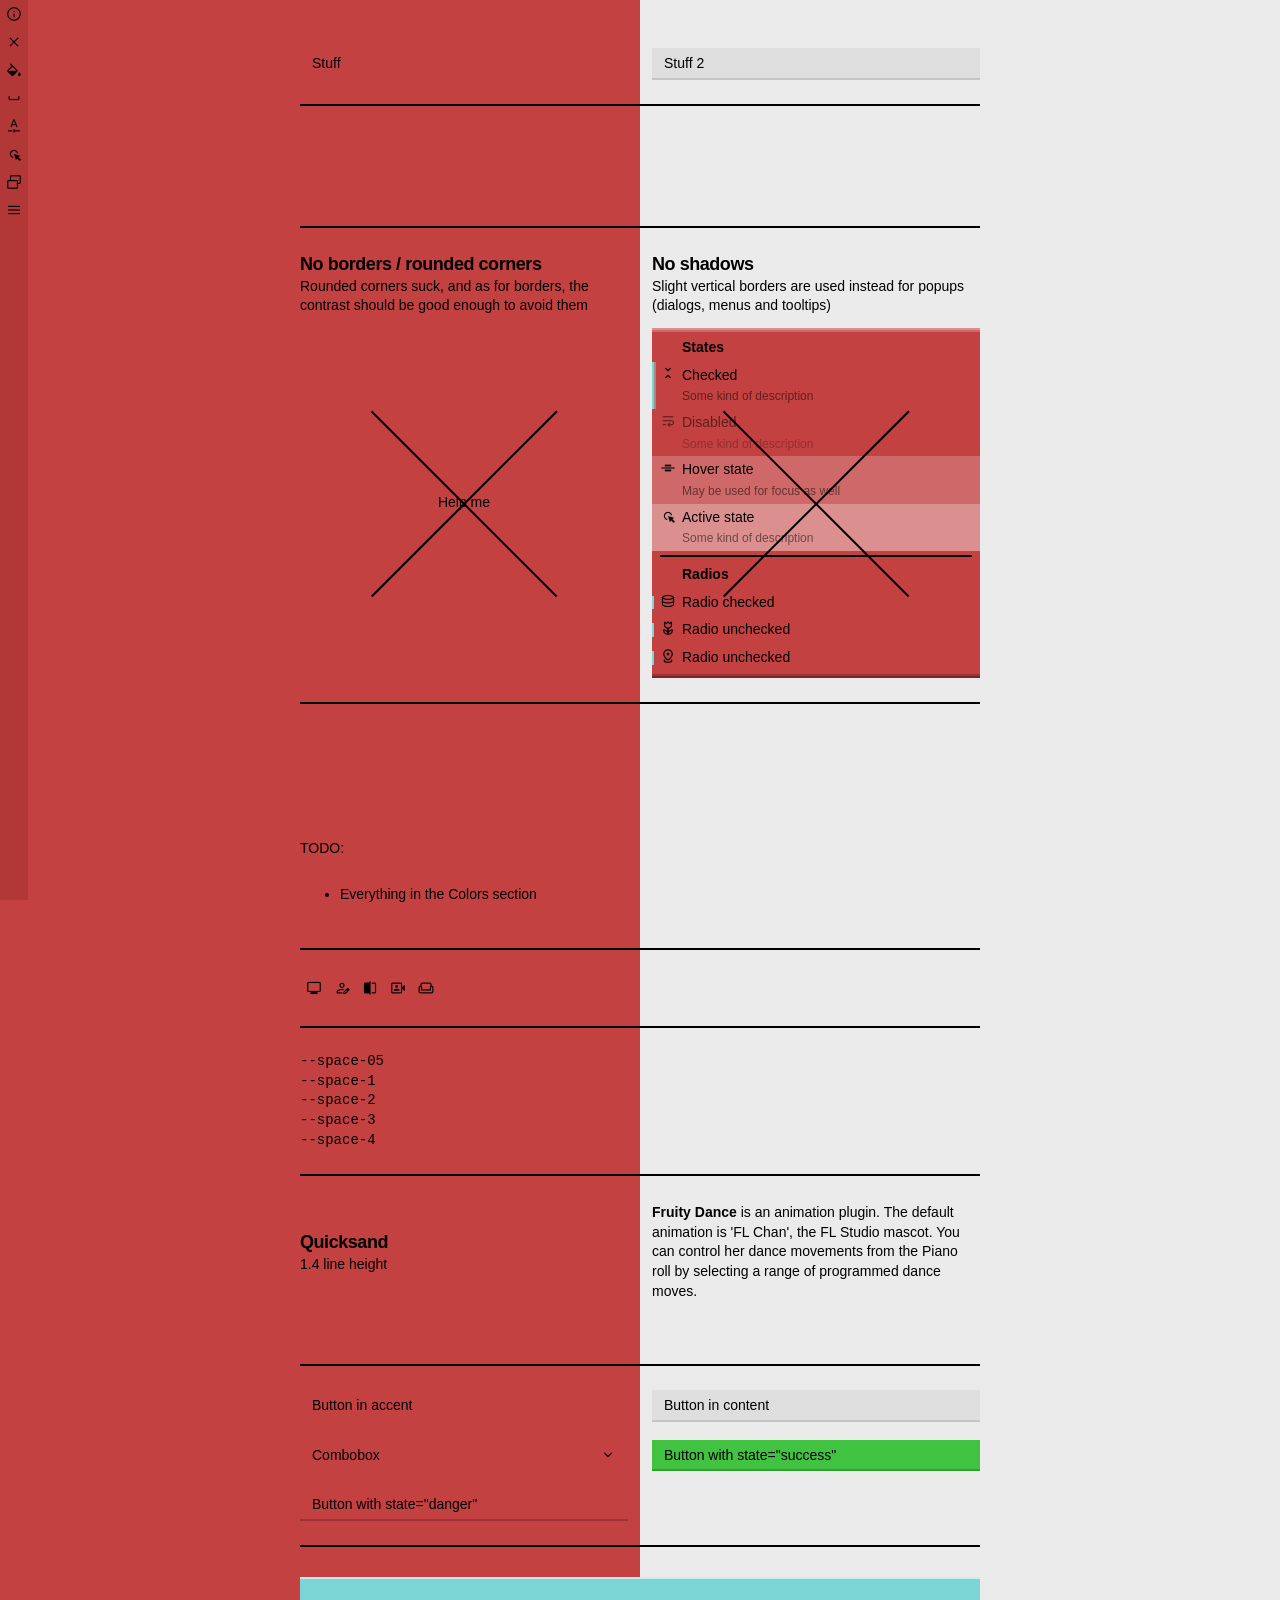
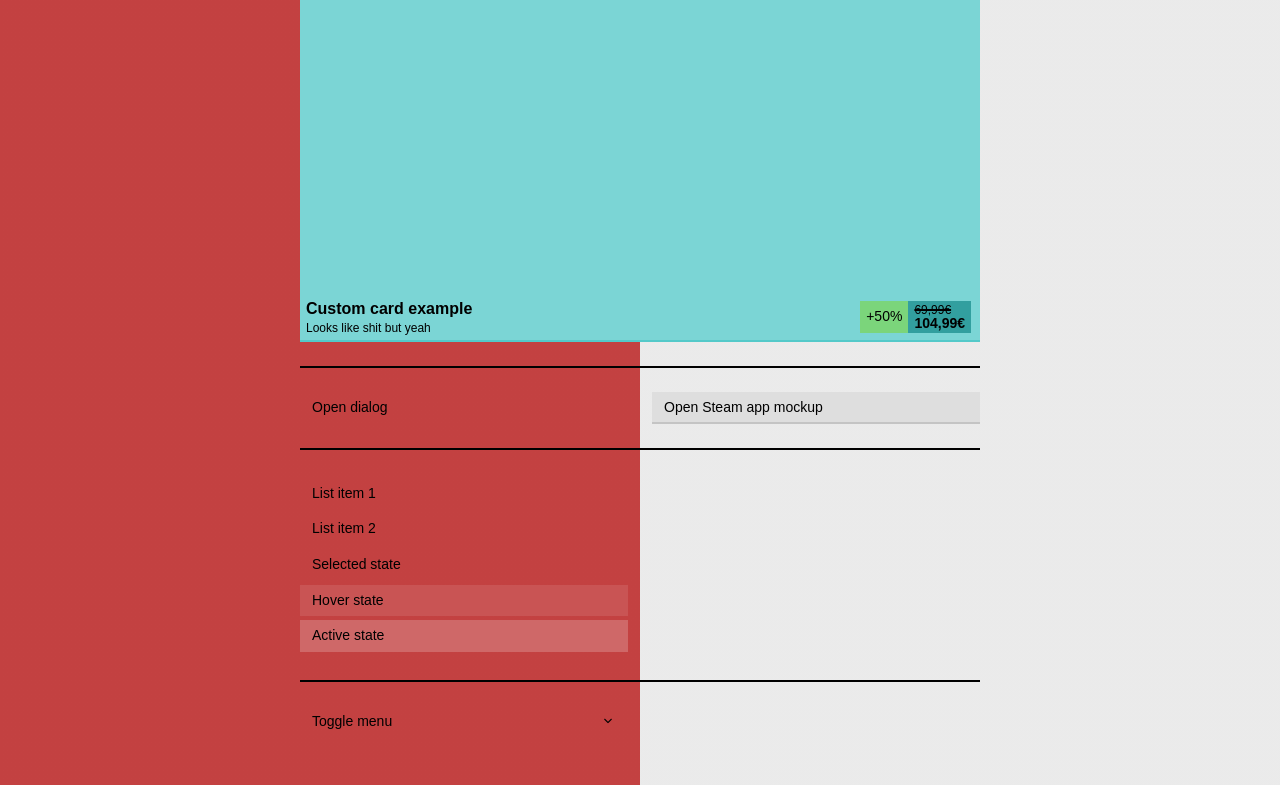
==== a.html @ ead16e34 "a" ====
<!doctype html>
<html lang="en" data-density="normal" data-icon-variant="rounded">
	<head>
		<meta charset="utf-8" />
		<meta name="color-scheme" content="light dark" />
		<title>im not paying for figma lmfao</title>
		<link rel="stylesheet" href="./page.css" />
		<link rel="stylesheet" href="./page_components.css" />
		<link rel="stylesheet" href="./page_app_steam.css" />
		<script src="./index.js"></script>
		<script src="./index_app_steam.js"></script>
	</head>

	<body>
		<page-nav>
			<page-button data-variant="icon" data-where="accent" data-icon="info">
				<page-tooltip></page-tooltip>
			</page-button>
			<page-button data-variant="icon" data-where="accent" data-icon="close">
				<page-tooltip></page-tooltip>
			</page-button>
			<page-button data-variant="icon" data-where="accent" data-icon="colors">
				<page-tooltip></page-tooltip>
			</page-button>
			<page-button
				data-variant="icon"
				data-where="accent"
				data-icon="space_bar"
			>
				<page-tooltip></page-tooltip>
			</page-button>
			<page-button
				data-variant="icon"
				data-where="accent"
				data-icon="custom_typography"
			>
				<page-tooltip></page-tooltip>
			</page-button>
			<page-button
				data-variant="icon"
				data-where="accent"
				data-icon="left_click"
			>
				<page-tooltip></page-tooltip>
			</page-button>
			<page-button
				data-variant="icon"
				data-where="accent"
				data-icon="select_window_2"
			>
				<page-tooltip></page-tooltip>
			</page-button>
			<page-button data-variant="icon" data-where="accent" data-icon="menu">
				<page-tooltip></page-tooltip>
			</page-button>
		</page-nav>

		<page-content>
			<page-section id="intro">
				<page-section-grid>
					<page-button data-where="accent">Stuff</page-button>
					<page-button data-where="content">Stuff 2</page-button>
				</page-section-grid>
			</page-section>

			<page-section id="status">
				<status-container data-name="colors"></status-container>
				<status-container data-name="spacing"></status-container>
				<status-container data-name="typography"></status-container>
				<status-container data-name="button"></status-container>
				<status-container data-name="dialog"></status-container>
				<status-container data-name="menu"></status-container>
				<status-container data-name="others"></status-container>
			</page-section>

			<page-section id="absent">
				<page-section-grid>
					<absent-item>
						<h3>No borders / rounded corners</h3>
						<p>
							Rounded corners suck, and as for borders, the contrast should be
							good enough to avoid them
						</p>
						<absent-item-content>
							<page-button
								data-where="accent"
								style="
									border: 1px solid hsl(from currentColor h s l / 0.5);
									border-radius: 6px;
								"
							>
								Help me
							</page-button>
						</absent-item-content>
					</absent-item>
					<absent-item>
						<h3>No shadows</h3>
						<p>
							Slight vertical borders are used instead for popups (dialogs,
							menus and tooltips)
						</p>
						<absent-item-content>
							<menu-stuff
								data-name="showcase"
								style="
									--popup--shadow-offset: 6px;
									--popup--shadow-size: 12px;
									--popup--shadow-opacity: 0.1;
									--popup--shadow:
										0 var(--popup--shadow-offset) var(--popup--shadow-size)
											hsl(
												from currentColor h s l / var(--popup--shadow-opacity)
											),
										0 calc(var(--popup--shadow-offset) * 3)
											calc(var(--popup--shadow-size) * 3)
											hsl(
												from currentColor h s l /
													calc(var(--popup--shadow-opacity) * 3)
											);

									box-shadow: var(--popup--shadow);
								"
							></menu-stuff>
						</absent-item-content>
					</absent-item>
				</page-section-grid>
			</page-section>

			<page-section id="colors">
				<h3 data-bg-clip>Primitives</h3>
				<color-gradient data-name="accent"></color-gradient>
				<color-gradient data-name="blue"></color-gradient>
				<color-gradient data-name="green"></color-gradient>
				<color-gradient data-name="red"></color-gradient>

				<h3 data-bg-clip>These get affected by lightness step</h3>
				<color-gradient data-name="black"></color-gradient>
				<color-gradient data-name="white"></color-gradient>

				<h3 data-bg-clip>Tokens</h3>
				<p>TODO:</p>
				<ul>
					<li>Everything in the Colors section</li>
				</ul>

				<color-gradient-controls>
					<color-slider
						data-name="accent-h"
						data-min="0"
						data-max="360"
						data-step="1"
					></color-slider>
					<color-slider
						data-name="base-s"
						data-min="0"
						data-max="60"
						data-step="1"
					></color-slider>
					<color-slider
						data-name="base-l"
						data-min="30"
						data-max="60"
						data-step="1"
					></color-slider>
					<color-slider
						data-name="l-step"
						data-min="1"
						data-max="7"
						data-step="0.1"
					></color-slider>
				</color-gradient-controls>
			</page-section>

			<page-section id="icons">
				<page-section-grid>
					<icons-container>
						<page-button
							data-variant="icon"
							data-where="accent"
							data-icon="monitor"
						></page-button>
						<page-button
							data-variant="icon"
							data-where="accent"
							data-icon="person_edit"
						></page-button>
						<page-button
							data-variant="icon"
							data-where="accent"
							data-icon="split_scene_left"
						></page-button>
						<page-button
							data-variant="icon"
							data-where="accent"
							data-icon="video_camera_front"
						></page-button>
						<page-button
							data-variant="icon"
							data-where="accent"
							data-icon="weekend"
						></page-button>
					</icons-container>
				</page-section-grid>
			</page-section>

			<page-section id="spacing">
				<spacing-unit data-unit="05"></spacing-unit>
				<spacing-unit data-unit="1"></spacing-unit>
				<spacing-unit data-unit="2"></spacing-unit>
				<spacing-unit data-unit="3"></spacing-unit>
				<spacing-unit data-unit="4"></spacing-unit>
			</page-section>

			<page-section id="typography">
				<typography-info>
					<typography-info-container>
						<h3>Quicksand</h3>
						<typography-info-subtitle>1.4 line height</typography-info-subtitle>
					</typography-info-container>
					<typography-info-var>
						<b>Fruity Dance</b> is an animation plugin. The default animation is
						'FL Chan', the FL Studio mascot. You can control her dance movements
						from the Piano roll by selecting a range of programmed dance moves.
					</typography-info-var>
				</typography-info>
				<typography-info data-name="heading-lg"></typography-info>
				<typography-info data-name="heading-md"></typography-info>
				<typography-info data-name="heading-sm"></typography-info>
				<typography-info data-name="body-lg"></typography-info>
				<typography-info data-name="body-md"></typography-info>
				<typography-info data-name="body-sm"></typography-info>
			</page-section>

			<page-section id="components-button">
				<page-section-grid>
					<page-button data-where="accent"> Button in accent </page-button>
					<page-button data-where="content"> Button in content </page-button>
					<page-button data-where="accent" data-variant="combobox">
						Combobox
					</page-button>
					<page-button data-state="success">
						Button with state="success"
					</page-button>
					<page-button data-state="danger">
						Button with state="danger"
					</page-button>
				</page-section-grid>
			</page-section>

			<page-section id="components-card">
				<color-gradient data-name="accent"></color-gradient>
				<custom-card>
					<page-card style="--bg: var(--blue-8)">
						<custom-card-image></custom-card-image>
						<custom-card-footer>
							<custom-card-footer-left>
								<custom-card-header>Custom card example</custom-card-header>
								<custom-card-desc>Looks like shit but yeah</custom-card-desc>
							</custom-card-footer-left>
							<custom-card-footer-right>
								<steam-store-discount>
									<steam-store-discount-pct> +50% </steam-store-discount-pct>
									<steam-store-discount-prices>
										<steam-store-discount-original-price>
											69,99€
										</steam-store-discount-original-price>
										<steam-store-discount-new-price>
											104,99€
										</steam-store-discount-new-price>
									</steam-store-discount-prices>
								</steam-store-discount>
							</custom-card-footer-right>
						</custom-card-footer>
					</page-card>
				</custom-card>
			</page-section>

			<page-section id="components-dialog">
				<page-section-grid>
					<page-button
						data-where="accent"
						id="components-dialog--open-dialog-button"
					>
						Open dialog
					</page-button>
					<page-button
						data-where="content"
						id="components-dialog--open-steam-button"
					>
						Open Steam app mockup
					</page-button>
				</page-section-grid>
			</page-section>

			<page-section id="components-list">
				<page-section-grid>
					<page-list>
						<page-list-item>List item 1</page-list-item>
						<page-list-item>List item 2</page-list-item>
						<page-list-item data-selected>Selected state</page-list-item>
						<page-list-item data-hover>Hover state</page-list-item>
						<page-list-item data-active>Active state</page-list-item>
					</page-list>
				</page-section-grid>
			</page-section>

			<page-section id="components-menu">
				<page-section-grid>
					<page-button
						data-variant="combobox"
						data-where="accent"
						id="components-menu--toggle-menu-button"
						style="anchor-name: --toggle-menu-button"
					>
						Toggle menu
					</page-button>
					<menu-stuff
						id="components-menu--menu"
						hidden
						data-anchored
						data-name="github"
						style="--anchor-id: --toggle-menu-button"
					></menu-stuff>
				</page-section-grid>
			</page-section>
		</page-content>

		<page-dialog-backdrop id="dialog-backdrop--showcase" hidden>
			<page-dialog id="dialog">
				<page-dialog-header>
					<page-dialog-title>Dialog</page-dialog-title>
					<page-button
						data-variant="icon"
						data-where="content"
						data-icon="close"
					></page-button>
				</page-dialog-header>
				<page-dialog-body>
					Dialogs are used to display content that requires user interaction.
					They can be used for a variety of purposes, such as displaying
					information, confirming actions, or collecting input from the user.
					<page-field>
						<h3>Dialog size</h3>
						<page-radio-container data-name="radio--dialog-size">
							<page-button data-arg="sm"></page-button>
							<page-button data-arg="md"></page-button>
							<page-button data-arg="lg"></page-button>
							<page-button data-arg="fill"></page-button>
						</page-radio-container>
					</page-field>
					<page-field>
						<h3>Dialog variant</h3>
						<page-radio-container data-name="radio--dialog-variant">
							<page-button data-arg="accent"></page-button>
							<page-button data-arg="bordered"></page-button>
						</page-radio-container>
					</page-field>
				</page-dialog-body>
				<page-dialog-footer>
					<page-button id="components-dialog--ok-button" data-where="content">
						OK
					</page-button>
					<page-button data-where="content">Cancel</page-button>
				</page-dialog-footer>
			</page-dialog>
		</page-dialog-backdrop>

		<page-dialog-backdrop id="dialog-backdrop--steam" hidden>
			<page-dialog>
				<steam-rootmenu> </steam-rootmenu>
				<steam-sidebar-container>
					<steam-sidebar-top>
						<page-button data-variant="combobox" data-where="accent">
							Games
						</page-button>
						<page-button
							data-variant="icon"
							data-where="accent"
							data-icon="desktop_windows"
						></page-button>
						<page-button
							data-variant="icon"
							data-where="accent"
							data-icon="nest_clock_farsight_analog"
						></page-button>
						<page-button
							data-variant="icon"
							data-where="accent"
							data-icon="play_circle"
						></page-button>
					</steam-sidebar-top>
					<steam-sidebar-game-list></steam-sidebar-game-list>
				</steam-sidebar-container>
				<steam-content>
					<steam-library-app-hero-container>
						<steam-library-app-hero>
							<img
								class="dark"
								src="https://shared.fastly.steamstatic.com/store_item_assets/steam/apps/312520/library_hero.jpg"
							/>
							<img
								class="light"
								src="https://shared.fastly.steamstatic.com/store_item_assets/steam/apps/17410/library_hero.jpg"
							/>
						</steam-library-app-hero>
						<steam-library-app-logo>
							<img
								class="dark"
								src="https://shared.fastly.steamstatic.com/store_item_assets/steam/apps/312520/logo.png"
							/>
							<img
								class="light"
								src="https://shared.fastly.steamstatic.com/store_item_assets/steam/apps/17410/logo.png"
							/>
						</steam-library-app-logo>
					</steam-library-app-hero-container>
				</steam-content>
			</page-dialog>
		</page-dialog-backdrop>
	</body>
</html>
---- page.css ----
@font-face {
	font-family: "Material Symbols Outlined";
	font-style: normal;
	font-weight: 500;
	font-display: block;
	src: url("./material-symbols-outlined.woff2") format("woff2");
}

@font-face {
	font-family: "Material Symbols Rounded";
	font-style: normal;
	font-weight: 500;
	font-display: block;
	src: url("./material-symbols-rounded.woff2") format("woff2");
}

@font-face {
	font-family: "Material Symbols Sharp";
	font-style: normal;
	font-weight: 500;
	font-display: block;
	src: url("./material-symbols-sharp.woff2") format("woff2");
}

.__fx-devtools-hide-shortcut__ {
	display: none !important;
}

:where(*) {
	box-sizing: border-box;
}

:where([hidden]) {
	display: none !important;
}

html {
	@media not (prefers-reduced-motion) {
		scroll-behavior: smooth;
	}
}

body {
	background: linear-gradient(
		90deg,
		var(--color--accent-bg) 50%,
		var(--color--content-bg-primary) 50%
	);
	color: var(--color--content-fg);
	display: flex;
	font: var(--text--body-md);
	margin: 0;

	h1,
	h2,
	h3,
	p {
		margin: 0;
	}

	h1 {
		font: var(--text--heading-lg);
		letter-spacing: var(--text--header-letter-spacing);
	}

	h2 {
		font: var(--text--heading-md);
		letter-spacing: var(--text--header-letter-spacing);
	}

	h3 {
		font: var(--text--heading-sm);
		letter-spacing: var(--text--header-letter-spacing);
	}

	label {
		align-items: center;
		display: flex;
	}

	p {
		margin-block-end: var(--space-2);
	}

	page-button:where([data-variant="icon"]) {
		--icon: attr(data-icon);
	}

	page-dialog {
		margin: auto;
	}

	page-menu {
		display: flex;
		flex-direction: column;
		user-select: none;
	}

	page-radio-container > page-button {
		&::before {
			content: attr(data-arg);
		}
	}

	page-section-grid > page-list {
		color: var(--color--accent-fg);
	}

	page-tooltip {
		inset-inline-start: calc(100% + var(--space-2));
		opacity: 0;
		pointer-events: none;
		position: absolute;
		transition: var(--motion-duration-short);
		transition-delay: 250ms;
	}

	page-button:hover > page-tooltip {
		opacity: 1;
	}

	absent-item-content > menu-stuff {
		inline-size: 100%;
	}
}

:where([data-anchored]) {
	position: absolute;
	position-anchor: var(--anchor-id);
	inset-block-start: calc(anchor(bottom) + var(--space-2));
	inset-inline-start: anchor(left);
	inset-inline-end: anchor(right);
}

:where([data-bg-clip]) {
	background: linear-gradient(
		90deg,
		var(--color--accent-fg) 50%,
		var(--color--content-fg) 50%
	);
	background-clip: text;
	color: transparent;
}

:where([data-two-columns-section], page-section-grid) {
	align-items: start;
	display: grid;
	gap: var(--space-3) var(--space-4);
	grid-template-columns: repeat(2, 1fr);
}

page-content {
	inline-size: var(--content-width--md);
	margin: auto;
	padding-block: var(--space-4);
}

page-icon {
	align-items: center;
	display: flex;
	font-family: var(--text--font-family-icon);
	font-size: var(--icon-size-md);
	justify-content: center;
}

page-nav {
	background: var(--color--accent-bg-secondary);
	color: var(--color--accent-fg);
	display: flex;
	flex-direction: column;
	position: fixed;
	inset: 0;
	inset-inline-end: unset;
}

page-section {
	display: flex;
	flex-direction: column;
	margin-block: var(--space-4);
	scroll-margin-block: calc(var(--border-md) * -1);

	&:not(:first-child) {
		border-block-start: var(--border-md) solid;
		border-image: linear-gradient(
			90deg,
			var(--color--accent-fg) 50%,
			var(--color--content-fg) 50%
		);
		border-image-slice: 1;
		padding-block-start: var(--space-4);
	}
}

absent-item {
	block-size: 100%;
	display: flex;
	flex-direction: column;

	&:nth-child(even) {
		color: var(--color--content-fg);
	}

	&:nth-child(odd) {
		color: var(--color--accent-fg);
	}
}

absent-item-content {
	block-size: 100%;
	display: grid;
	place-items: center;
	position: relative;

	&::before,
	&::after {
		background: currentColor;
		block-size: 2px;
		content: "";
		font: var(--text--heading-sm);
		inset: 25% 10%;
		inset-block-start: 50%;
		pointer-events: none;
		position: absolute;
		transform: rotate(var(--deg));
		z-index: 1;
	}

	&::before {
		--deg: 135deg;
	}

	&::after {
		--deg: 45deg;
	}
}

color-gradient {
	display: flex;
	flex-wrap: wrap;
	margin-block-start: var(--space-1);

	& > page-card {
		display: flex;
		flex-direction: column;
		inline-size: calc(100% / 9);
		/* Trick for watching style changes */
		transition: background-color 0.001ms step-start;

		&::before {
			block-size: var(--space-4);
			content: "";
		}
	}

	color-gradient-value {
		font: var(--text--body-sm);
		font-weight: var(--text--weight-light);
	}

	color-gradient-var {
		font: var(--text--body-sm);
	}
}

color-gradient-controls {
	margin-block-start: var(--space-1);
}

color-slider {
	page-field {
		color: var(--color--accent-fg);
		/* todo doesn't work wtf */
		border-image: linear-gradient(
			90deg,
			var(--color--accent-bg) 50%,
			var(--color--content-bg-primary) 50%
		);
		border-image-slice: 1;
	}
}

custom-card {
	& > page-card {
		border-block-start: none;
		display: flex;
		flex-direction: column;
		padding: 0;
	}
}

custom-card-desc {
	font: var(--text--body-sm);
	font-weight: var(--text--weight-light);
}

custom-card-footer {
	display: flex;
	justify-content: space-between;
}

custom-card-footer-left {
	display: flex;
	flex-direction: column;
	padding: var(--space-05) var(--space-1);
}

custom-card-footer-right {
	steam-store-discount {
		--bg: var(--blue-3);

		background: var(--bg);
		color: contrast-color(var(--bg));
		display: flex;
		/* TODO */
		margin: var(--space-1) calc(var(--space-1) * 1.5);
	}

	steam-store-discount-new-price {
		font-weight: var(--text--weight-semibold);
		line-height: 1;
	}

	steam-store-discount-original-price {
		font: var(--text--body-sm);
		line-height: 1;
		text-decoration: line-through;
		text-decoration-thickness: var(--border-md);
	}

	steam-store-discount-pct {
		--bg: var(--green-8);

		background: var(--bg);
		color: contrast-color(var(--bg));
		padding: var(--space-1);
	}

	steam-store-discount-prices {
		display: flex;
		flex-direction: column;
		padding: var(--space-05) var(--space-1);
	}
}

custom-card-header {
	font: var(--text--body-lg);
	font-weight: var(--text--weight-bold);
}

custom-card-image {
	background-image: url("https://shared.fastly.steamstatic.com/store_item_assets/steam/apps/312520/dc5bd100e86dbdb088e7ff17cdb601e7eb2e00bc/header_2x.jpg");
	background-size: cover;
	block-size: 318px;
	box-shadow: inset 0 var(--shadow-border-size)
		hsl(from var(--bg) h s calc(l + var(--shadow-l-diff) / 0.5));
}

icons-container {
	display: flex;
	flex-wrap: wrap;
}

spacing-unit {
	display: grid;
	font-family: var(--text--font-family-monospace);
	gap: var(--space-2);
	grid-template-columns: repeat(2, 1fr);

	&:where([data-unit="05"]) {
		--width: var(--space-05);
	}

	&:where([data-unit="1"]) {
		--width: var(--space-1);
	}

	&:where([data-unit="2"]) {
		--width: var(--space-2);
	}

	&:where([data-unit="3"]) {
		--width: var(--space-3);
	}

	&:where([data-unit="4"]) {
		--width: var(--space-4);
	}

	&::before {
		color: var(--color--accent-fg);
		content: "--space-" attr(data-unit);
	}

	&::after {
		background: linear-gradient(
			90deg,
			var(--color--content-fg) var(--width),
			#0f0 var(--width)
		);
		block-size: 1lh;
		content: "";
		inline-size: 100%;
	}
}

status-container {
	&:not(:last-child) {
		margin-block-end: var(--space-2);
	}

	page-checkbox {
		display: inline-block;
		margin-inline-end: var(--space-1);
	}
}

status-container-left {
	align-items: center;
	display: flex;
}

status-description {
	display: flex;
	flex-direction: column;
	margin-block-start: var(--space-05);
}

status-description-item {
	counter-increment: count;
	display: flex;

	&::before {
		content: counter(count) ")";
		display: inline-block;
		font-family: var(--text--font-family-monospace);
		min-inline-size: 3ch;
		opacity: var(--dim-opacity);
	}
}

typography-info {
	align-items: center;
	margin-block: var(--space-05);
}

typography-info-container {
	color: var(--color--accent-fg);
	display: flex;
	flex-direction: column;
}
---- page_components.css ----
:root {
	--accent-h: 0;
	--base-s: 52%;
	--base-l: 51%;
	--l-step: 5;

	/** Primitives **/
	--accent-1: hsl(from var(--accent-5) h s calc(l - var(--l-step) * 4));
	--accent-2: hsl(from var(--accent-5) h s calc(l - var(--l-step) * 3));
	--accent-3: hsl(from var(--accent-5) h s calc(l - var(--l-step) * 2));
	--accent-4: hsl(from var(--accent-5) h s calc(l - var(--l-step)));
	--accent-5: hsl(var(--accent-h) var(--base-s) var(--base-l));
	--accent-6: hsl(from var(--accent-5) h s calc(l + var(--l-step)));
	--accent-7: hsl(from var(--accent-5) h s calc(l + var(--l-step) * 2));
	--accent-8: hsl(from var(--accent-5) h s calc(l + var(--l-step) * 3));
	--accent-9: hsl(from var(--accent-5) h s calc(l + var(--l-step) * 4));

	--blue-1: hsl(from var(--blue-5) h s calc(l - var(--l-step) * 4));
	--blue-2: hsl(from var(--blue-5) h s calc(l - var(--l-step) * 3));
	--blue-3: hsl(from var(--blue-5) h s calc(l - var(--l-step) * 2));
	--blue-4: hsl(from var(--blue-5) h s calc(l - var(--l-step)));
	--blue-5: hsl(180 var(--base-s) var(--base-l));
	--blue-6: hsl(from var(--blue-5) h s calc(l + var(--l-step)));
	--blue-7: hsl(from var(--blue-5) h s calc(l + var(--l-step) * 2));
	--blue-8: hsl(from var(--blue-5) h s calc(l + var(--l-step) * 3));
	--blue-9: hsl(from var(--blue-5) h s calc(l + var(--l-step) * 4));

	--green-1: hsl(from var(--green-5) h s calc(l - var(--l-step) * 4));
	--green-2: hsl(from var(--green-5) h s calc(l - var(--l-step) * 3));
	--green-3: hsl(from var(--green-5) h s calc(l - var(--l-step) * 2));
	--green-4: hsl(from var(--green-5) h s calc(l - var(--l-step)));
	--green-5: hsl(120 var(--base-s) var(--base-l));
	--green-6: hsl(from var(--green-5) h s calc(l + var(--l-step)));
	--green-7: hsl(from var(--green-5) h s calc(l + var(--l-step) * 2));
	--green-8: hsl(from var(--green-5) h s calc(l + var(--l-step) * 3));
	--green-9: hsl(from var(--green-5) h s calc(l + var(--l-step) * 4));

	--red-1: hsl(from var(--red-5) h s calc(l - var(--l-step) * 4));
	--red-2: hsl(from var(--red-5) h s calc(l - var(--l-step) * 3));
	--red-3: hsl(from var(--red-5) h s calc(l - var(--l-step) * 2));
	--red-4: hsl(from var(--red-5) h s calc(l - var(--l-step)));
	--red-5: hsl(0 var(--base-s) var(--base-l));
	--red-6: hsl(from var(--red-5) h s calc(l + var(--l-step)));
	--red-7: hsl(from var(--red-5) h s calc(l + var(--l-step) * 2));
	--red-8: hsl(from var(--red-5) h s calc(l + var(--l-step) * 3));
	--red-9: hsl(from var(--red-5) h s calc(l + var(--l-step) * 4));

	--black-1: hsl(from var(--black-5) h s calc(l - var(--l-step) * 4));
	--black-2: hsl(from var(--black-5) h s calc(l - var(--l-step) * 3));
	--black-3: hsl(from var(--black-5) h s calc(l - var(--l-step) * 2));
	--black-4: hsl(from var(--black-5) h s calc(l - var(--l-step)));
	--black-5: hsl(0 0 28%);
	--black-6: hsl(from var(--black-5) h s calc(l + var(--l-step)));
	--black-7: hsl(from var(--black-5) h s calc(l + var(--l-step) * 2));
	--black-8: hsl(from var(--black-5) h s calc(l + var(--l-step) * 3));
	--black-9: hsl(from var(--black-5) h s calc(l + var(--l-step) * 4));

	--white-1: hsl(from var(--white-5) h s calc(l - var(--l-step) * 4));
	--white-2: hsl(from var(--white-5) h s calc(l - var(--l-step) * 3));
	--white-3: hsl(from var(--white-5) h s calc(l - var(--l-step) * 2));
	--white-4: hsl(from var(--white-5) h s calc(l - var(--l-step)));
	--white-5: hsl(0 0 72%);
	--white-6: hsl(from var(--white-5) h s calc(l + var(--l-step)));
	--white-7: hsl(from var(--white-5) h s calc(l + var(--l-step) * 2));
	--white-8: hsl(from var(--white-5) h s calc(l + var(--l-step) * 3));
	--white-9: hsl(from var(--white-5) h s calc(l + var(--l-step) * 4));

	/** Border **/
	--border-sm: 1px;
	--border-md: 2px;
	--border-lg: 4px;

	/** Colors **/
	--color--accent-bg: var(--accent-5);
	--color--accent-bg-secondary: var(--accent-4);
	--color--accent-fg: contrast-color(var(--color--accent-bg));
	--color--accent-fg-secondary: contrast-color(
		var(--color--accent-bg-secondary)
	);

	--color--content-bg-primary: light-dark(#fff, #000);
	--color--content-bg-primary: light-dark(var(--white-9), var(--black-1));
	--color--content-bg-secondary: hsl(
		from var(--color--content-bg-primary) h s calc(l - 10)
	);
	--color--content-bg-tertiary: hsl(
		from var(--color--content-bg-primary) h s calc(l - 20)
	);
	--color--content-fg: contrast-color(var(--color--content-bg-primary));

	/** Content width **/
	--content-width--md: max(680px, 40dvi);

	/** Dialog **/
	--dialog--bg: var(--color--content-bg-primary);
	--dialog--fg: var(--color--content-fg);
	--dialog--border-size: var(--border-md);

	/** Icon size **/
	--icon-size-sm: 0.75rem;
	--icon-size-md: 1rem;
	--icon-size-lg: 1.25rem;

	/** Lists **/
	--list--spacing: calc(var(--listitem--selected-border-size) * 2);

	--listitem--bg-hover: light-dark(var(--accent-6), var(--accent-4));
	--listitem--bg-active: light-dark(var(--accent-7), var(--accent-3));
	/* TODO: idk why this one lol */
	--listitem--bg-selected: var(--color--accent-fg);
	--listitem--selected-border-offset: 2.5%;
	--listitem--selected-border-size: var(--border-md);
	--listitem--selected-elevation-1: color-mix(
		in srgb,
		var(--listitem--bg-selected) 75%,
		var(--color--accent-bg)
	);
	--listitem--selected-elevation-2: color-mix(
		in srgb,
		var(--listitem--bg-selected) 50%,
		var(--color--accent-bg)
	);

	/** Menu **/
	--menu--bg: var(--popup--bg);
	--menu--fg: var(--popup--fg);

	--menuitem--bg-hover: light-dark(var(--accent-7), var(--accent-3));
	--menuitem--bg-active: light-dark(var(--accent-9), var(--accent-1));
	--menuitem--checked-color: var(--blue-8);
	--menuitem--icon-gap: var(--space-1);
	--menuitem--icon-size: var(--icon-size-md);
	--menuitem--space: 8px;

	/** Motion **/
	--motion-duration-long: 500ms; /* todo: use */
	--motion-duration-medium: 250ms;
	--motion-duration-short: 100ms;

	/** Popup **/
	--popup--animation: popup-dropdown var(--motion-duration-medium)
		cubic-bezier(0.2, 0.9, 0.6, 1);
	--popup--backdrop-bg: radial-gradient(
		at center,
		transparent,
		hsl(from var(--color--content-bg-primary) h s l / 0.75)
	);
	--popup--backdrop-filter: blur(1dvb) saturate(50%);
	--popup--bg: var(--color--accent-bg);
	--popup--fg: var(--color--accent-fg);

	/** Spacing **/
	--space-base: 6px;
	--space-base: 0.375rem;
	--space-05: calc(var(--space-base) / 2);
	--space-1: var(--space-base);
	--space-2: calc(var(--space-base) * 2);
	--space-3: calc(var(--space-base) * 3);
	--space-4: calc(var(--space-base) * 4);

	/** Typography **/
	--text--font-family: "Quicksand", Arial, sans-serif;
	--text--font-family-monospace: "Roboto-Mono", "Roboto Mono", monospace;
	--text--header-letter-spacing: -0.025em;
	--text--line-height: 1.4;

	--text--weight-light: 400;
	--text--weight-normal: 500;
	--text--weight-semibold: 600;
	--text--weight-bold: 700;

	--text--heading-lg-size: 26px;
	--text--heading-md-size: 22px;
	--text--heading-sm-size: 18px;

	--text--body-lg-size: 16px;
	--text--body-md-size: 14px;
	--text--body-sm-size: 12px;

	--text--heading-lg: normal var(--text--weight-bold)
		var(--text--heading-lg-size)/var(--text--line-height)
		var(--text--font-family);
	--text--heading-md: normal var(--text--weight-bold)
		var(--text--heading-md-size)/var(--text--line-height)
		var(--text--font-family);
	--text--heading-sm: normal var(--text--weight-bold)
		var(--text--heading-sm-size)/var(--text--line-height)
		var(--text--font-family);

	--text--body-lg: normal var(--text--weight-normal)
		var(--text--body-lg-size)/var(--text--line-height) var(--text--font-family);
	--text--body-md: normal var(--text--weight-normal)
		var(--text--body-md-size)/var(--text--line-height) var(--text--font-family);
	--text--body-sm: normal var(--text--weight-normal)
		var(--text--body-sm-size)/var(--text--line-height) var(--text--font-family);

	/** Other **/
	--dim-opacity: 0.5;
	--shadow-border-size: var(--border-md);
	--shadow-l-diff: 10;

	&:where([data-density="compact"]) {
		--menuitem--space: 6px;

		--space-base: 0.25rem;

		--text--heading-lg-size: 24px;
		--text--heading-md-size: 20px;
		--text--heading-sm-size: 16px;

		--text--body-lg-size: 14px;
		--text--body-md-size: 12px;
		--text--body-sm-size: 10px;
	}

	&:where([data-icon-variant="outlined"]) {
		--text--font-family-icon: "Material Symbols Outlined";
	}

	&:where([data-icon-variant="rounded"]) {
		--text--font-family-icon: "Material Symbols Rounded";
	}

	&:where([data-icon-variant="sharp"]) {
		--text--font-family-icon: "Material Symbols Sharp";
	}

	@media (prefers-reduced-motion) {
		--motion-duration-long: 0ms;
		--motion-duration-medium: 0ms;
		--motion-duration-short: 0ms;
	}

	@media (prefers-contrast) {
		/* todo? idk */
		--l-step: 7;
		--shadow-l-diff: 15;
	}
}

/*

body::before{
	--a: calc( 1 * ( var(--l-step) / 100 ) );
	background: hsl(var(--accent-h) var(--base-s) 0 / calc(var(--a) * 2));
	content: 'var(--accent-h) var(--base-s)';
	inset: 0;
	position: absolute;
}

*/

@keyframes popup-dropdown {
	from {
		transform: translateY(calc(var(--space-2) * -1));
		opacity: 0;
	}

	to {
		transform: translateY(0);
		opacity: 1;
	}
}

page-button {
	align-items: center;
	background: var(--button-bg);
	border-block-end: var(--shadow-border-size) solid;
	/* TODO: * 2 for dark? better visibility */
	border-block-end-color: hsl(
		from var(--button-bg) h s calc(l - var(--shadow-l-diff))
	);
	color: contrast-color(var(--button-bg));
	color: hsla(
		from contrast-color(var(--button-bg)) h s calc(l + var(--text-l-diff))
	);
	cursor: pointer;
	display: flex;
	font: var(--text--body-md);
	gap: var(--space-1);
	padding: var(--space-1) var(--space-2);
	padding-block-end: calc(var(--space-1) - var(--shadow-border-size));
	position: relative;
	transition: var(--motion-duration-short);

	&:where([data-disabled]) {
		opacity: var(--dim-opacity);
		pointer-events: none;
	}

	&:where([data-variant="combobox"]) {
		justify-content: space-between;

		&::after {
			align-items: center;
			block-size: 1em;
			content: "keyboard_arrow_down";
			display: flex;
			font-family: var(--text--font-family-icon);
			font-size: var(--icon-size-md);
			justify-content: center;
		}
	}

	&:where([data-variant="icon"]) {
		/*
		background: inherit;
		color: inherit;
		*/
		padding-inline: var(--space-1);

		&::before {
			align-items: center;
			block-size: 1em;
			content: var(--icon);
			display: flex;
			font-family: var(--text--font-family-icon);
			font-size: var(--icon-size-md);
			justify-content: center;
		}
	}

	&:where([data-where="accent"]) {
		--button-bg: var(--white-7);
		--button-bg: transparent;
		--button-bg-active: var(--white-3);
		--button-bg-hover: var(--white-5);
	}

	&:where([data-where="content"]) {
		--button-bg: var(--white-8);
		--button-bg-active: var(--white-6);
		--button-bg-hover: var(--white-7);
	}

	&:where([data-state="danger"]) {
		--button-bg: var(--red-5);
		--button-bg-active: var(--red-3);
		--button-bg-hover: var(--red-4);
	}

	&:where([data-state="success"]) {
		--button-bg: var(--green-5);
		--button-bg-active: var(--green-3);
		--button-bg-hover: var(--green-4);
	}

	&:where(:hover) {
		--button-bg: var(--button-bg-hover);
	}

	&:where(:active) {
		--button-bg: var(--button-bg-active);
	}
	--text-l-diff: 25;

	@media (prefers-color-scheme: dark) {
		--text-l-diff: -15;
	}

	@media (prefers-contrast) {
		--text-l-diff: 0;
	}
}

page-card {
	background: var(--bg);
	border-block: var(--shadow-border-size) solid;
	border-block-start-color: hsl(
		from var(--bg) h s calc(l + var(--shadow-l-diff))
	);
	border-block-end-color: hsl(
		from var(--bg) h s calc(l - var(--shadow-l-diff))
	);
	color: contrast-color(var(--bg));
	padding: var(--space-05) var(--space-1);
}

page-checkbox {
	align-items: center;
	background: var(--color--content-bg-primary);
	block-size: var(--icon-size-md);
	color: var(--color--content-fg);
	display: flex;
	inline-size: var(--icon-size-md);
	justify-content: center;

	&:where([data-checked])::before {
		content: "check";
		font-family: var(--text--font-family-icon);
	}
}

page-dialog {
	animation: var(--popup--animation);
	background: var(--dialog--bg);
	block-size: fit-content;
	color: var(--dialog--fg);
	display: flex;
	flex-direction: column;
	max-inline-size: max(500px, 40dvi);
	padding: var(--space-4);
	position: relative;

	&::before,
	&::after {
		border: var(--dialog--border-size) solid;
		border-image: linear-gradient(
			hsl(from currentColor h s l / 0.5),
			hsl(from currentColor h s l / 0.25)
		);
		border-image-slice: 1;
		content: "";
		pointer-events: none;
		position: absolute;
	}

	&::before {
		inset: calc(var(--dialog--border-size) * -1);
	}

	&::after {
		inset: var(--dialog--border-size);
	}
}

page-dialog-backdrop {
	display: flex !important;
	inset: 0;
	padding: var(--space-4);
	position: fixed;
	transition: var(--motion-duration-short);
	z-index: 999;

	&:where([hidden]) {
		pointer-events: none;

		& > page-dialog {
			display: none;
		}
	}

	&:not([hidden]) {
		backdrop-filter: var(--popup--backdrop-filter);
		background: var(--popup--backdrop-bg);
	}
}

page-dialog-body {
	background: var(--color--content-bg-primary);
	color: var(--color--content-fg);
	flex-grow: 1;
	margin-block: var(--space-2);
}

page-dialog-footer {
	border-block-start: var(--border-md) solid;
	display: flex;
	gap: var(--space-2);
	justify-content: end;
	padding-block-start: var(--space-2);
}

page-dialog-header {
	align-items: center;
	border-block-end: var(--border-md) solid;
	display: flex;
	font: var(--text--heading-sm);
	justify-content: space-between;
	padding-block-end: var(--space-2);
}

page-field {
	align-items: center;
	border-block-start: var(--border-sm) solid currentColor;
	display: flex;
	justify-content: space-between;
	margin-block-start: var(--space-1);
	padding-block-start: var(--space-1);
}

page-list {
	display: flex;
	gap: var(--list--spacing);
	flex-direction: column;
	padding-block: var(--list--spacing);
}

page-list-item {
	background: var(--bg);
	align-items: center;
	color: contrast-color(var(--bg));
	display: flex;
	padding: var(--space-1) var(--space-2);
	position: relative;

	&:where([data-hover], :hover) {
		--bg: var(--listitem--bg-hover);
	}

	&:where([data-active], :active) {
		--bg: var(--listitem--bg-active);
	}

	&:where([data-selected]) {
		--bg: var(--listitem--bg-selected);

		&::before {
			background: var(--listitem--selected-elevation-1);
			inline-size: calc(100% - var(--listitem--selected-border-offset) * 2);
			inset-block-end: calc(var(--listitem--selected-border-size) * -1);
			inset-inline-start: var(--listitem--selected-border-offset);
		}

		&::after {
			background: var(--listitem--selected-elevation-2);
			inline-size: calc(100% - var(--listitem--selected-border-offset) * 4);
			inset-block-end: calc(var(--listitem--selected-border-size) * -2);
			inset-inline-start: calc(var(--listitem--selected-border-offset) * 2);
		}
	}

	&::before,
	&::after {
		block-size: var(--listitem--selected-border-size);
		content: "";
		pointer-events: none;
		position: absolute;
		transition: background var(--motion-duration-short);
	}

	&::after {
		transition-delay: calc(var(--motion-duration-short) / 2);
	}
}

page-menu {
	animation: var(--popup--animation);
	background: var(--menu--bg);
	color: var(--menu--fg);
	line-height: calc(var(--menuitem--icon-size) / var(--text--body-md-size));

	&::before,
	&::after {
		border-block: var(--shadow-border-size) solid;
		content: "";
		display: block;
	}

	&::before {
		border-block-start-color: hsl(
			from var(--menu--bg) h s calc(l + var(--shadow-l-diff) * 2)
		);
		border-block-end-color: hsl(
			from var(--menu--bg) h s calc(l + var(--shadow-l-diff))
		);
		margin-block-end: var(--shadow-border-size);
	}

	&::after {
		border-block-start-color: hsl(
			from var(--menu--bg) h s calc(l - var(--shadow-l-diff))
		);
		border-block-end-color: hsl(
			from var(--menu--bg) h s calc(l - var(--shadow-l-diff) * 2)
		);
		margin-block-start: var(--shadow-border-size);
	}
}

page-menu-heading {
	font-weight: var(--text--weight-bold);
	padding: calc(var(--menuitem--space) / 2) var(--menuitem--space);
	margin-inline-start: calc(
		var(--menuitem--icon-size) + var(--menuitem--icon-gap)
	);
}

page-menu-item {
	align-items: center;
	background: var(--menuitem--bg);
	color: contrast-color(var(--menuitem--bg, var(--menu--bg)));
	cursor: pointer;
	display: grid;
	grid-template-areas:
		"icon title      "
		"icon description";
	grid-template-columns: min-content max-content;
	padding: calc(var(--menuitem--space) / 2) var(--menuitem--space);
	position: relative;

	&:where([data-hover], :hover) {
		--menuitem--bg: var(--menuitem--bg-hover);
	}

	&:where([data-active], :active) {
		--menuitem--bg: var(--menuitem--bg-active);
	}

	&:where([data-checked]:not([data-radio]))::after {
		border-inline: var(--shadow-border-size) solid;
		border-inline-start-color: var(--menuitem--checked-color);
		border-inline-end-color: hsl(
			from var(--menuitem--checked-color) h s l / var(--dim-opacity)
		);
		content: "";
		inset-block: 0;
		inset-inline-start: 0;
		position: absolute;
	}

	&:where([data-radio]) {
		&::after {
			border-inline-start: solid var(--menuitem--checked-color);
			border-inline-start-width: calc(var(--shadow-border-size) / 2);
			content: "";
			inset-block: 25%;
			inset-inline-start: 0;
			position: absolute;
			transition: inset-block var(--motion-duration-short);
		}

		&:where(:hover)::after {
			inset-block: 0;
		}

		&:where([data-checked])::after {
			border-inline-start-width: var(--shadow-border-size);
		}
	}

	&:where([data-disabled]) {
		opacity: var(--dim-opacity);
		pointer-events: none;
	}

	&::before {
		align-items: center;
		align-self: start;
		block-size: var(--menuitem--icon-size);
		content: attr(data-icon);
		display: inline-flex;
		font-family: var(--text--font-family-icon);
		font-size: var(--menuitem--icon-size);
		grid-area: icon;
		inline-size: var(--menuitem--icon-size);
		margin-inline-end: var(--menuitem--icon-gap);
	}
}

page-menu-item-description {
	color: contrast-color(var(--menuitem--bg, var(--menu--bg)));
	font: var(--text--body-sm);
	/* This doesn't even affect anything but alright */
	grid-area: description;
	opacity: var(--dim-opacity);
	margin-block-start: var(--space-05);
}

page-menu-separator {
	background: currentColor;
	block-size: var(--border-md);
	margin: calc(var(--menuitem--space) / 2) var(--menuitem--space);
}

page-radio-container {
	background-color: color-mix(in srgb, light-dark(#fff, #000) 50%, transparent);
	display: flex;
	flex-wrap: wrap;
	gap: var(--space-05);
	padding: var(--space-1);

	page-button {
		&:where([data-checked]) {
		}
	}
}

page-tooltip {
	--bg: var(--color--accent-bg-secondary);

	background: var(--bg);
	color: var(--color--accent-fg-secondary);
	border-block: var(--border-md) solid;
	border-block-start-color: hsl(
		from var(--bg) h s calc(l + var(--shadow-l-diff))
	);
	border-block-end-color: hsl(
		from var(--bg) h s calc(l - var(--shadow-l-diff))
	);
	inline-size: max-content;
	padding: var(--space-1) var(--space-2);
	z-index: 999;
}
---- page_app_steam.css ----
#dialog-backdrop--steam {
	padding: 0;

	& > page-dialog {
		block-size: 100%;
		flex-direction: row;
		inline-size: 100%;
		max-inline-size: 100%;
		padding: 0;

		&::before,
		&::after {
			display: none;
		}

		:where(& *) {
			display: flex;
		}

		@media (prefers-color-scheme: dark) {
			--dark: flex;
			--light: none;
		}

		@media (prefers-color-scheme: light) {
			--dark: none;
			--light: flex;
		}

		.dark {
			display: var(--dark);
		}

		.light {
			display: var(--light);
		}
	}
}

steam-content {
	background: var(--color--content-bg-primary);
	color: var(--color--content-fg);
	flex-grow: 1;
}

steam-library-app-logo {
	inset: 0;
	position: absolute;

	& > img {
		margin: var(--space-4) auto;
	}
}

steam-library-app-hero {
	inset: 0;

	& > img {
		inline-size: 100%;
	}
}

steam-library-app-hero-container {
	block-size: 360px;
	inline-size: 100%;
	position: relative;
}

steam-sidebar-container {
	background: var(--color--accent-bg);
	color: var(--color--accent-fg);
	flex-direction: column;
	inline-size: 320px;
}

steam-sidebar-game-list {
	display: contents;

	page-list {
		overflow: auto;
	}

	page-list-item {
		gap: var(--space-1);

		& > div {
			display: block;
			overflow: hidden;
			text-overflow: ellipsis;
			white-space: nowrap;
		}

		& > img {
			block-size: var(--icon-size-md);
			inline-size: var(--icon-size-md);
		}
	}
}

steam-sidebar-top {
	padding: var(--space-2);

	page-button[data-variant="combobox"] {
		flex-grow: 1;
		margin-inline-end: var(--space-2);
	}
}
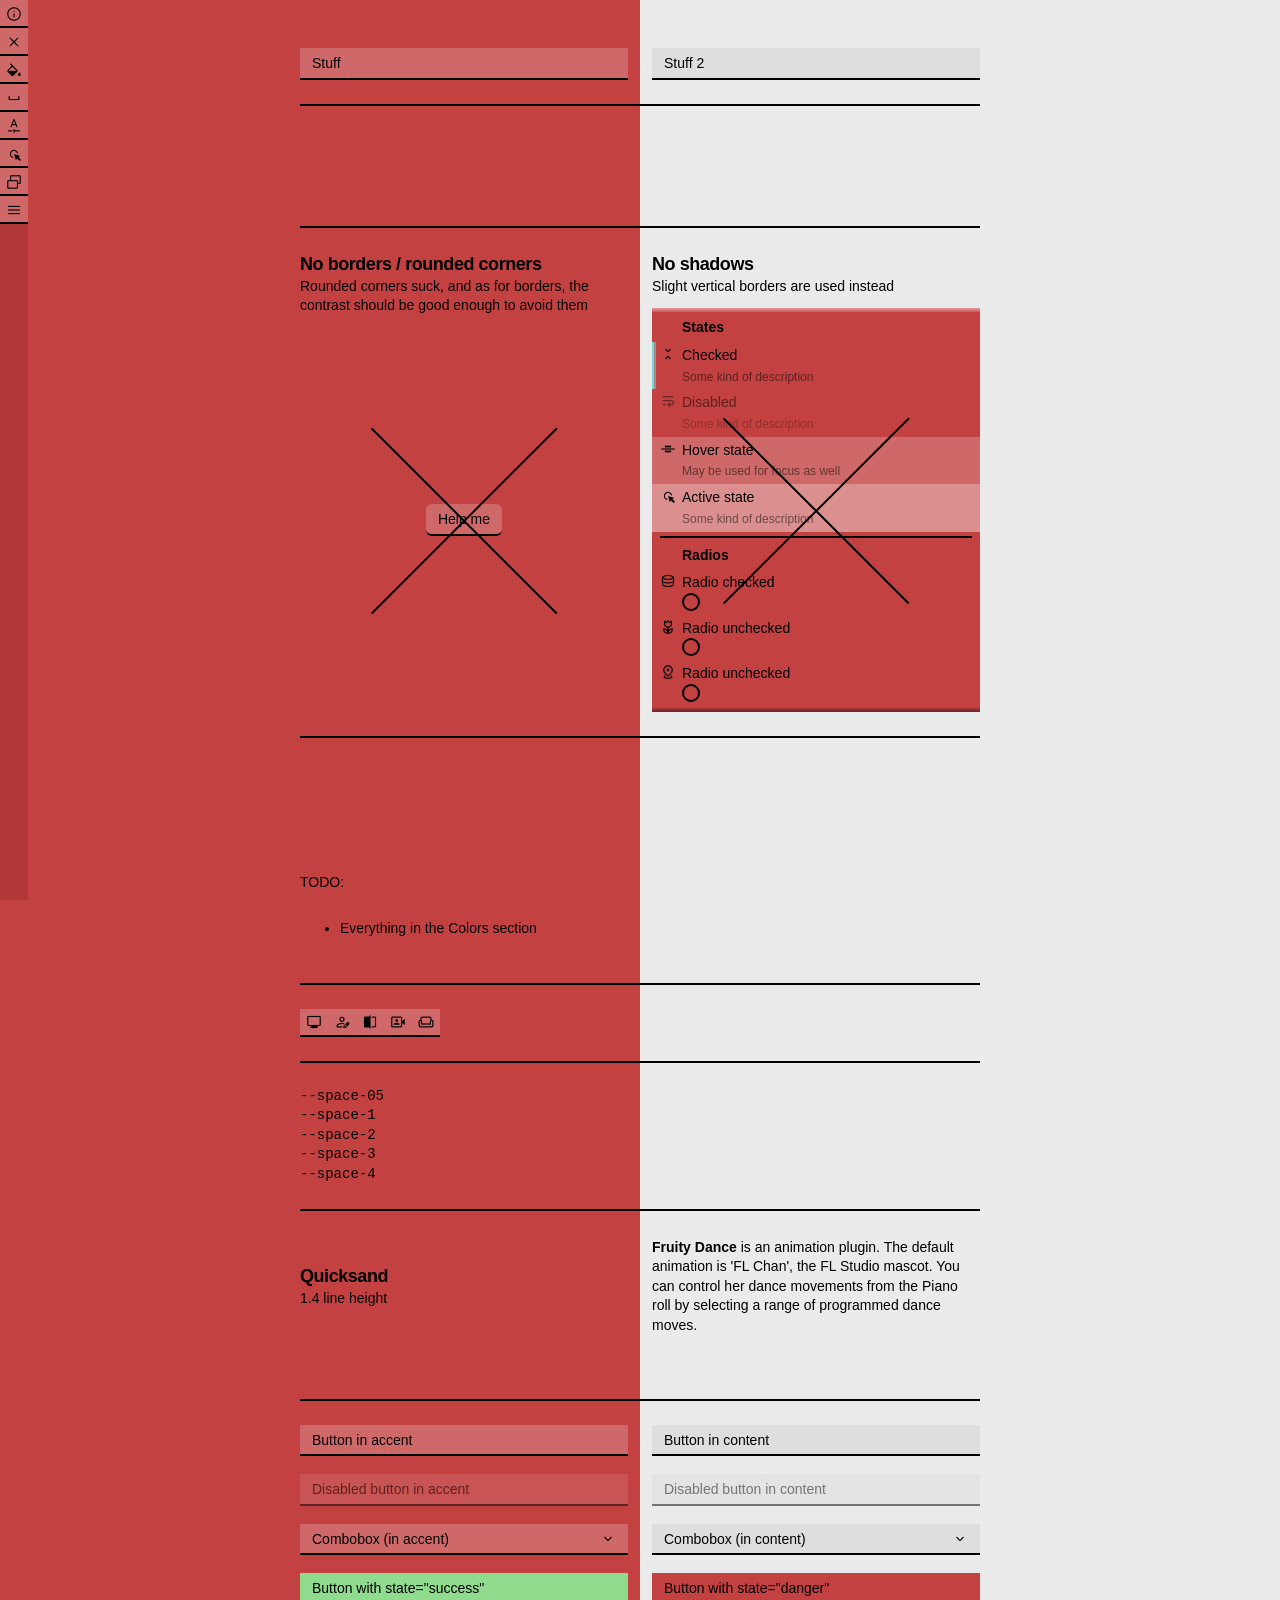
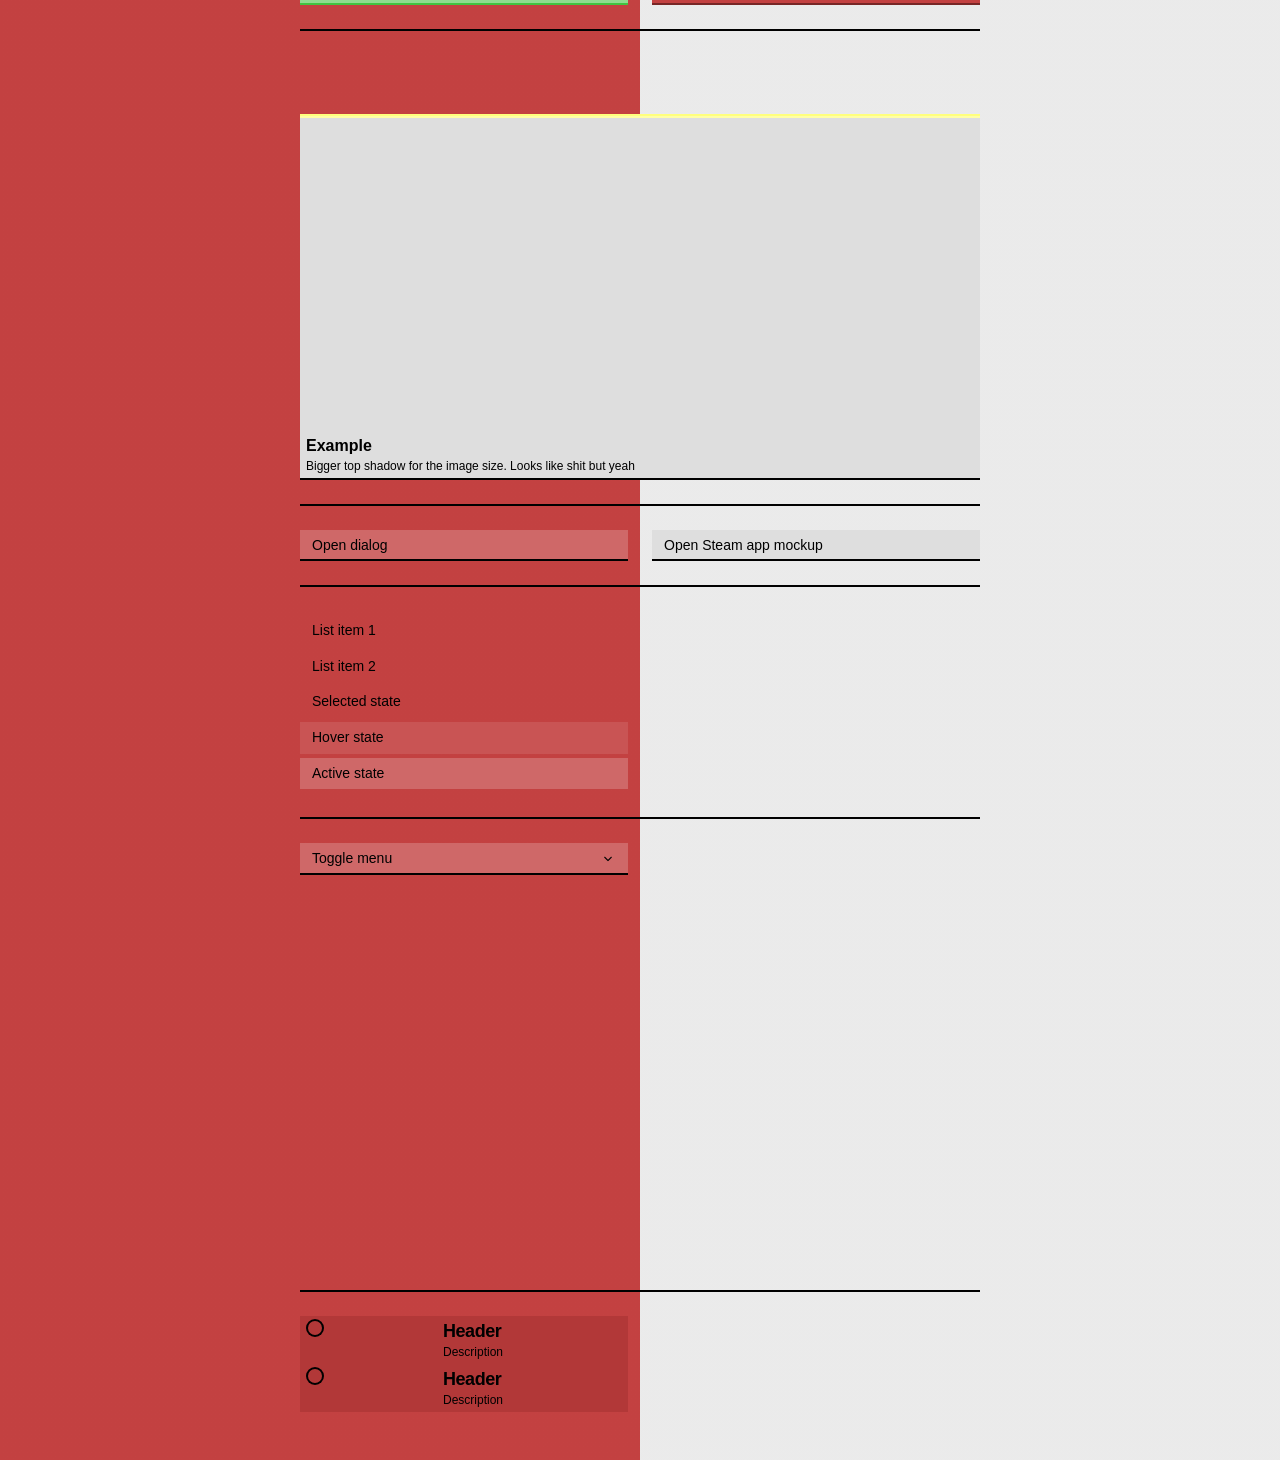
==== commit dd96035b: "a" ====
--- a/a.html
+++ b/a.html
@@ -95,10 +95,7 @@
 					</absent-item>
 					<absent-item>
 						<h3>No shadows</h3>
-						<p>
-							Slight vertical borders are used instead for popups (dialogs,
-							menus and tooltips)
-						</p>
+						<p>Slight vertical borders are used instead</p>
 						<absent-item-content>
 							<menu-stuff
 								data-name="showcase"
@@ -235,8 +232,17 @@
 				<page-section-grid>
 					<page-button data-where="accent"> Button in accent </page-button>
 					<page-button data-where="content"> Button in content </page-button>
-					<page-button data-where="accent" data-variant="combobox">
-						Combobox
+					<page-button data-disabled data-where="accent">
+						Disabled button in accent
+					</page-button>
+					<page-button data-disabled data-where="content">
+						Disabled button in content
+					</page-button>
+					<page-button data-variant="combobox" data-where="accent">
+						Combobox (in accent)
+					</page-button>
+					<page-button data-variant="combobox" data-where="content">
+						Combobox (in content)
 					</page-button>
 					<page-button data-state="success">
 						Button with state="success"
@@ -248,28 +254,20 @@
 			</page-section>
 
 			<page-section id="components-card">
+				<h3 data-bg-clip>Group</h3>
 				<color-gradient data-name="accent"></color-gradient>
+				<h3 data-bg-clip>Custom</h3>
 				<custom-card>
-					<page-card style="--bg: var(--blue-8)">
+					<page-card>
 						<custom-card-image></custom-card-image>
 						<custom-card-footer>
 							<custom-card-footer-left>
-								<custom-card-header>Custom card example</custom-card-header>
-								<custom-card-desc>Looks like shit but yeah</custom-card-desc>
+								<custom-card-header>Example</custom-card-header>
+								<custom-card-desc>
+									Bigger top shadow for the image size. Looks like shit but yeah
+								</custom-card-desc>
 							</custom-card-footer-left>
-							<custom-card-footer-right>
-								<steam-store-discount>
-									<steam-store-discount-pct> +50% </steam-store-discount-pct>
-									<steam-store-discount-prices>
-										<steam-store-discount-original-price>
-											69,99€
-										</steam-store-discount-original-price>
-										<steam-store-discount-new-price>
-											104,99€
-										</steam-store-discount-new-price>
-									</steam-store-discount-prices>
-								</steam-store-discount>
-							</custom-card-footer-right>
+							<steam-store-discount></steam-store-discount>
 						</custom-card-footer>
 					</page-card>
 				</custom-card>
@@ -321,6 +319,23 @@
 						data-name="github"
 						style="--anchor-id: --toggle-menu-button"
 					></menu-stuff>
+				</page-section-grid>
+			</page-section>
+
+			<page-section id="components-radio">
+				<page-section-grid>
+					<page-radios>
+						<page-radio-container>
+							<page-radio></page-radio>
+							<h3>Header</h3>
+							<page-radio-description>Description</page-radio-description>
+						</page-radio-container>
+						<page-radio-container>
+							<page-radio></page-radio>
+							<h3>Header</h3>
+							<page-radio-description>Description</page-radio-description>
+						</page-radio-container>
+					</page-radios>
 				</page-section-grid>
 			</page-section>
 		</page-content>
@@ -339,22 +354,6 @@
 					Dialogs are used to display content that requires user interaction.
 					They can be used for a variety of purposes, such as displaying
 					information, confirming actions, or collecting input from the user.
-					<page-field>
-						<h3>Dialog size</h3>
-						<page-radio-container data-name="radio--dialog-size">
-							<page-button data-arg="sm"></page-button>
-							<page-button data-arg="md"></page-button>
-							<page-button data-arg="lg"></page-button>
-							<page-button data-arg="fill"></page-button>
-						</page-radio-container>
-					</page-field>
-					<page-field>
-						<h3>Dialog variant</h3>
-						<page-radio-container data-name="radio--dialog-variant">
-							<page-button data-arg="accent"></page-button>
-							<page-button data-arg="bordered"></page-button>
-						</page-radio-container>
-					</page-field>
 				</page-dialog-body>
 				<page-dialog-footer>
 					<page-button id="components-dialog--ok-button" data-where="content">
--- a/page.css
+++ b/page.css
@@ -26,7 +26,9 @@
 	display: none !important;
 }
 
-:where(*) {
+:where(*),
+::before,
+::after {
 	box-sizing: border-box;
 }
 
@@ -96,12 +98,6 @@
 		user-select: none;
 	}
 
-	page-radio-container > page-button {
-		&::before {
-			content: attr(data-arg);
-		}
-	}
-
 	page-section-grid > page-list {
 		color: var(--color--accent-fg);
 	}
@@ -127,9 +123,8 @@
 :where([data-anchored]) {
 	position: absolute;
 	position-anchor: var(--anchor-id);
-	inset-block-start: calc(anchor(bottom) + var(--space-2));
-	inset-inline-start: anchor(left);
-	inset-inline-end: anchor(right);
+	inset-block-start: calc(anchor(outside) + var(--space-2));
+	inset-inline: anchor(inside);
 }
 
 :where([data-bg-clip]) {
@@ -188,6 +183,11 @@
 		);
 		border-image-slice: 1;
 		padding-block-start: var(--space-4);
+	}
+
+	/* lol */
+	&:where(#components-menu) {
+		min-block-size: 449px;
 	}
 }
 
@@ -237,7 +237,7 @@
 color-gradient {
 	display: flex;
 	flex-wrap: wrap;
-	margin-block-start: var(--space-1);
+	margin-block: var(--space-05);
 
 	& > page-card {
 		display: flex;
@@ -280,7 +280,11 @@
 }
 
 custom-card {
+	margin-block-start: var(--space-05);
+
 	& > page-card {
+		--bg: light-dark(var(--white-8), var(--black-2));
+
 		border-block-start: none;
 		display: flex;
 		flex-direction: column;
@@ -301,58 +305,27 @@
 custom-card-footer-left {
 	display: flex;
 	flex-direction: column;
+	justify-content: center;
 	padding: var(--space-05) var(--space-1);
-}
-
-custom-card-footer-right {
-	steam-store-discount {
-		--bg: var(--blue-3);
-
-		background: var(--bg);
-		color: contrast-color(var(--bg));
-		display: flex;
-		/* TODO */
-		margin: var(--space-1) calc(var(--space-1) * 1.5);
-	}
-
-	steam-store-discount-new-price {
-		font-weight: var(--text--weight-semibold);
-		line-height: 1;
-	}
-
-	steam-store-discount-original-price {
-		font: var(--text--body-sm);
-		line-height: 1;
-		text-decoration: line-through;
-		text-decoration-thickness: var(--border-md);
-	}
-
-	steam-store-discount-pct {
-		--bg: var(--green-8);
-
-		background: var(--bg);
-		color: contrast-color(var(--bg));
-		padding: var(--space-1);
-	}
-
-	steam-store-discount-prices {
-		display: flex;
-		flex-direction: column;
-		padding: var(--space-05) var(--space-1);
-	}
 }
 
 custom-card-header {
 	font: var(--text--body-lg);
-	font-weight: var(--text--weight-bold);
+	font-weight: var(--text--weight-semibold);
 }
 
 custom-card-image {
-	background-image: url("https://shared.fastly.steamstatic.com/store_item_assets/steam/apps/312520/dc5bd100e86dbdb088e7ff17cdb601e7eb2e00bc/header_2x.jpg");
+	--shadow-color: hsl(255 255 255 / 0.25);
+
+	background-image: light-dark(
+		url("https://shared.fastly.steamstatic.com/store_item_assets//steam/apps/2719060/header_2x.jpg"),
+		url("https://shared.fastly.steamstatic.com/store_item_assets/steam/apps/312520/dc5bd100e86dbdb088e7ff17cdb601e7eb2e00bc/header_2x.jpg")
+	);
 	background-size: cover;
 	block-size: 318px;
-	box-shadow: inset 0 var(--shadow-border-size)
-		hsl(from var(--bg) h s calc(l + var(--shadow-l-diff) / 0.5));
+	box-shadow:
+		inset 0 var(--border-lg) var(--shadow-color),
+		inset 0 var(--border-md) var(--shadow-color);
 }
 
 icons-container {
@@ -395,7 +368,7 @@
 		background: linear-gradient(
 			90deg,
 			var(--color--content-fg) var(--width),
-			#0f0 var(--width)
+			/* todo bigger sizes */ #0f0 var(--width)
 		);
 		block-size: 1lh;
 		content: "";
--- a/page_components.css
+++ b/page_components.css
@@ -149,6 +149,10 @@
 	--popup--bg: var(--color--accent-bg);
 	--popup--fg: var(--color--accent-fg);
 
+	/** Radio **/
+	--radio--border-size: var(--border-md);
+	--radio--size: calc(var(--icon-size-md) - var(--radio--border-size));
+
 	/** Spacing **/
 	--space-base: 6px;
 	--space-base: 0.375rem;
@@ -225,16 +229,15 @@
 		--text--font-family-icon: "Material Symbols Sharp";
 	}
 
+	@media (prefers-contrast) {
+		--l-step: 7;
+		--shadow-l-diff: 25;
+	}
+
 	@media (prefers-reduced-motion) {
 		--motion-duration-long: 0ms;
 		--motion-duration-medium: 0ms;
 		--motion-duration-short: 0ms;
-	}
-
-	@media (prefers-contrast) {
-		/* todo? idk */
-		--l-step: 7;
-		--shadow-l-diff: 15;
 	}
 }
 
@@ -262,17 +265,24 @@
 	}
 }
 
+:where([data-disabled]) {
+	opacity: var(--dim-opacity);
+	pointer-events: none;
+}
+
 page-button {
 	align-items: center;
-	background: var(--button-bg);
+	background: var(--button--bg);
 	border-block-end: var(--shadow-border-size) solid;
 	/* TODO: * 2 for dark? better visibility */
 	border-block-end-color: hsl(
-		from var(--button-bg) h s calc(l - var(--shadow-l-diff))
-	);
-	color: contrast-color(var(--button-bg));
+		from var(--button--bg) h s
+			calc(l - var(--shadow-l-diff) * var(--button--shadow-l-mult))
+	);
+	color: contrast-color(var(--button--bg));
 	color: hsla(
-		from contrast-color(var(--button-bg)) h s calc(l + var(--text-l-diff))
+		from contrast-color(var(--button--bg)) h s
+			calc(l + var(--button--text-l-diff))
 	);
 	cursor: pointer;
 	display: flex;
@@ -283,11 +293,6 @@
 	position: relative;
 	transition: var(--motion-duration-short);
 
-	&:where([data-disabled]) {
-		opacity: var(--dim-opacity);
-		pointer-events: none;
-	}
-
 	&:where([data-variant="combobox"]) {
 		justify-content: space-between;
 
@@ -321,45 +326,46 @@
 	}
 
 	&:where([data-where="accent"]) {
-		--button-bg: var(--white-7);
-		--button-bg: transparent;
-		--button-bg-active: var(--white-3);
-		--button-bg-hover: var(--white-5);
+		--button--bg: light-dark(var(--accent-7), var(--accent-3));
+		--button--bg-active: light-dark(var(--accent-9), var(--accent-1));
+		--button--bg-hover: light-dark(var(--accent-8), var(--accent-2));
 	}
 
 	&:where([data-where="content"]) {
-		--button-bg: var(--white-8);
-		--button-bg-active: var(--white-6);
-		--button-bg-hover: var(--white-7);
+		--button--bg: light-dark(var(--white-8), var(--black-2));
+		--button--bg-active: light-dark(var(--white-6), var(--black-4));
+		--button--bg-hover: light-dark(var(--white-7), var(--black-3));
 	}
 
 	&:where([data-state="danger"]) {
-		--button-bg: var(--red-5);
-		--button-bg-active: var(--red-3);
-		--button-bg-hover: var(--red-4);
+		--button--bg: var(--red-5);
+		--button--bg-active: var(--red-3);
+		--button--bg-hover: var(--red-4);
 	}
 
 	&:where([data-state="success"]) {
-		--button-bg: var(--green-5);
-		--button-bg-active: var(--green-3);
-		--button-bg-hover: var(--green-4);
+		--button--bg: var(--green-9);
+		--button--bg-active: var(--green-7);
+		--button--bg-hover: var(--green-8);
 	}
 
 	&:where(:hover) {
-		--button-bg: var(--button-bg-hover);
+		--button--bg: var(--button--bg-hover);
 	}
 
 	&:where(:active) {
-		--button-bg: var(--button-bg-active);
-	}
-	--text-l-diff: 25;
+		--button--bg: var(--button--bg-active);
+	}
+	--button--shadow-l-mult: 2;
+	--button--text-l-diff: 10;
 
 	@media (prefers-color-scheme: dark) {
-		--text-l-diff: -15;
+		--button--shadow-l-mult: 1;
+		--button--text-l-diff: -15;
 	}
 
 	@media (prefers-contrast) {
-		--text-l-diff: 0;
+		--button--text-l-diff: 0;
 	}
 }
 
@@ -425,6 +431,7 @@
 }
 
 page-dialog-backdrop {
+	content-visibility: auto;
 	display: flex !important;
 	inset: 0;
 	padding: var(--space-4);
@@ -610,6 +617,7 @@
 	}
 
 	&:where([data-radio]) {
+		/*
 		&::after {
 			border-inline-start: solid var(--menuitem--checked-color);
 			border-inline-start-width: calc(var(--shadow-border-size) / 2);
@@ -627,11 +635,11 @@
 		&:where([data-checked])::after {
 			border-inline-start-width: var(--shadow-border-size);
 		}
-	}
-
-	&:where([data-disabled]) {
-		opacity: var(--dim-opacity);
-		pointer-events: none;
+	*/
+
+		&::after {
+			content: "";
+		}
 	}
 
 	&::before {
@@ -663,17 +671,39 @@
 	margin: calc(var(--menuitem--space) / 2) var(--menuitem--space);
 }
 
+page-menu-item:where([data-radio])::after,
+page-radio {
+	block-size: var(--radio--size);
+	border: var(--radio--border-size) solid transparent;
+	border-radius: 50%;
+	box-shadow: 0 0 0 var(--radio--border-size);
+	inline-size: var(--radio--size);
+	margin: var(--radio--border-size);
+
+	&:where([data-checked]) {
+		background: currentColor;
+	}
+}
+
 page-radio-container {
-	background-color: color-mix(in srgb, light-dark(#fff, #000) 50%, transparent);
-	display: flex;
-	flex-wrap: wrap;
-	gap: var(--space-05);
-	padding: var(--space-1);
-
-	page-button {
-		&:where([data-checked]) {
-		}
-	}
+	background: var(--accent-4);
+	display: grid;
+	grid-template-areas: "radio header" "radio description";
+	padding: var(--space-05) var(--space-1);
+
+	& > h3 {
+		grid-area: header;
+	}
+
+	& > page-radio {
+		grid-area: radio;
+	}
+}
+
+page-radio-description {
+	font: var(--text--body-sm);
+	font-weight: var(--text--weight-light);
+	grid-area: description;
 }
 
 page-tooltip {
--- a/page_app_steam.css
+++ b/page_app_steam.css
@@ -53,7 +53,7 @@
 }
 
 steam-library-app-hero {
-	inset: 0;
+	inline-size: 100%;
 
 	& > img {
 		inline-size: 100%;
@@ -105,3 +105,52 @@
 		margin-inline-end: var(--space-2);
 	}
 }
+
+steam-store-discount {
+	--bg: light-dark(var(--blue-5), var(--blue-1));
+
+	background: var(--bg);
+	color: contrast-color(var(--bg));
+	display: flex;
+	margin: var(--space-1);
+}
+
+steam-store-discount-new-price {
+	font-weight: var(--text--weight-semibold);
+	line-height: 1;
+}
+
+steam-store-discount-original-price {
+	font: var(--text--body-sm);
+	line-height: 1;
+	text-decoration: line-through;
+	text-decoration-thickness: var(--border-md);
+}
+
+steam-store-discount-pct {
+	--bg: light-dark(var(--green-9), var(--green-3));
+
+	background: var(--bg);
+	border-block: var(--shadow-border-size) solid;
+	border-block-start-color: hsl(
+		from var(--bg) h s calc(l + var(--shadow-l-diff))
+	);
+	border-block-end-color: hsl(
+		from var(--bg) h s calc(l - var(--shadow-l-diff))
+	);
+	color: contrast-color(var(--bg));
+	padding: var(--space-1);
+}
+
+steam-store-discount-prices {
+	border-block: var(--shadow-border-size) solid;
+	border-block-start-color: hsl(
+		from var(--bg) h s calc(l + var(--shadow-l-diff))
+	);
+	border-block-end-color: hsl(
+		from var(--bg) h s calc(l - var(--shadow-l-diff))
+	);
+	display: flex;
+	flex-direction: column;
+	padding: var(--space-05) var(--space-1);
+}
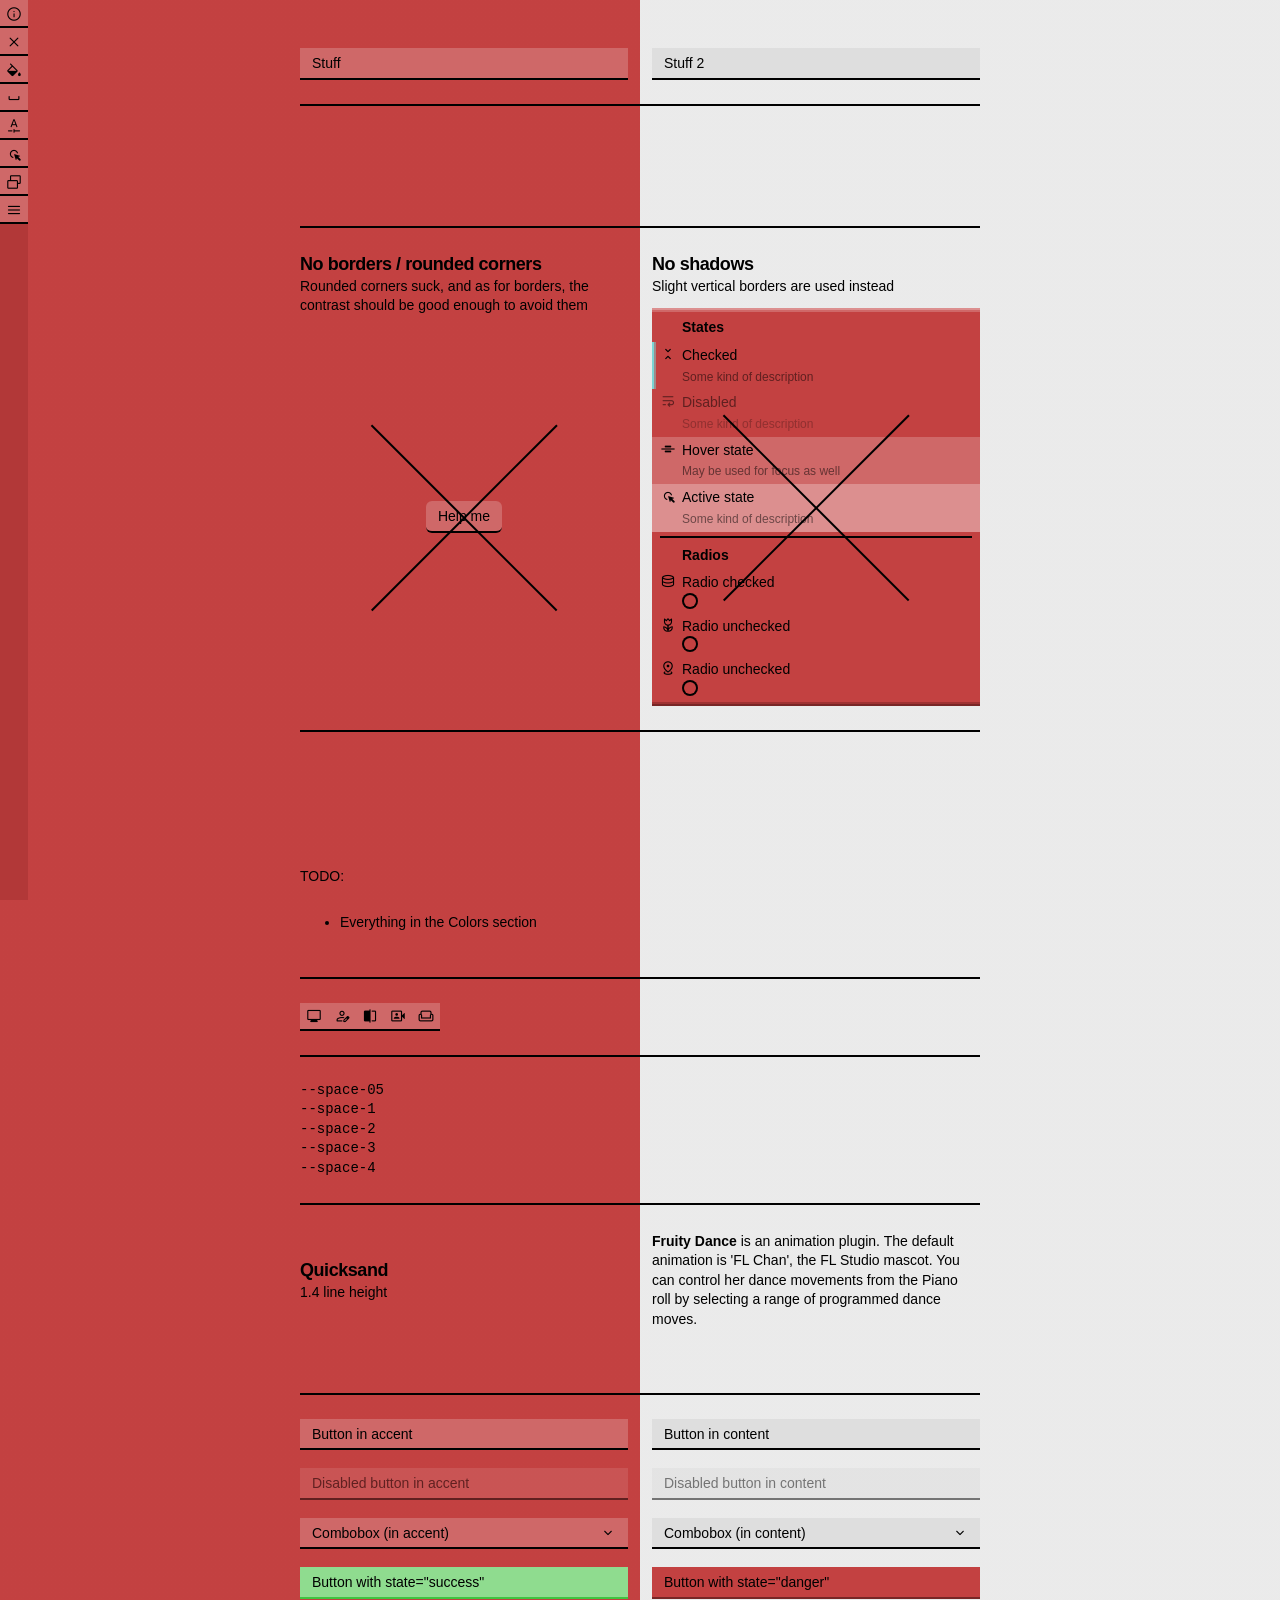
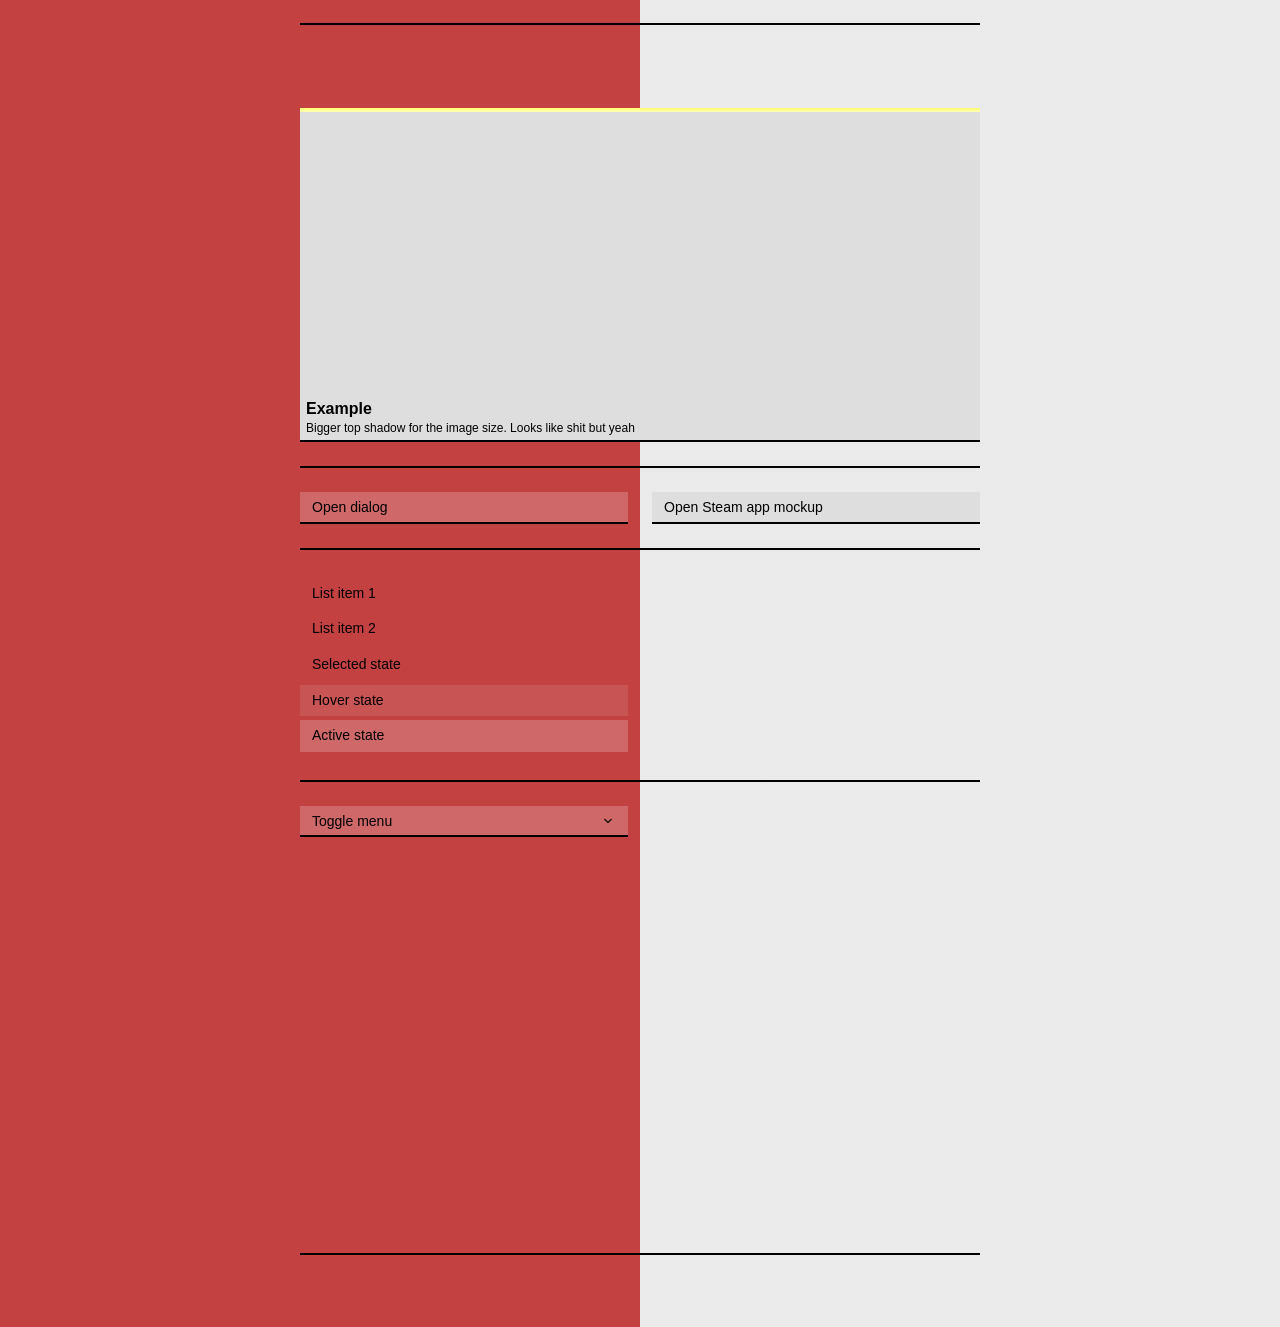
==== commit 82e1c808: "a" ====
--- a/a.html
+++ b/a.html
@@ -206,6 +206,7 @@
 				<spacing-unit data-unit="2"></spacing-unit>
 				<spacing-unit data-unit="3"></spacing-unit>
 				<spacing-unit data-unit="4"></spacing-unit>
+				<page-radios data-name="density"></page-radios>
 			</page-section>
 
 			<page-section id="typography">
@@ -324,18 +325,7 @@
 
 			<page-section id="components-radio">
 				<page-section-grid>
-					<page-radios>
-						<page-radio-container>
-							<page-radio></page-radio>
-							<h3>Header</h3>
-							<page-radio-description>Description</page-radio-description>
-						</page-radio-container>
-						<page-radio-container>
-							<page-radio></page-radio>
-							<h3>Header</h3>
-							<page-radio-description>Description</page-radio-description>
-						</page-radio-container>
-					</page-radios>
+					<page-radios data-name="density"></page-radios>
 				</page-section-grid>
 			</page-section>
 		</page-content>
--- a/page.css
+++ b/page.css
@@ -269,11 +269,10 @@
 color-slider {
 	page-field {
 		color: var(--color--accent-fg);
-		/* todo doesn't work wtf */
 		border-image: linear-gradient(
 			90deg,
-			var(--color--accent-bg) 50%,
-			var(--color--content-bg-primary) 50%
+			var(--color--accent-fg) 50%,
+			var(--color--content-fg) 50%
 		);
 		border-image-slice: 1;
 	}
@@ -306,7 +305,7 @@
 	display: flex;
 	flex-direction: column;
 	justify-content: center;
-	padding: var(--space-05) var(--space-1);
+	padding: var(--card--space);
 }
 
 custom-card-header {
@@ -322,7 +321,7 @@
 		url("https://shared.fastly.steamstatic.com/store_item_assets/steam/apps/312520/dc5bd100e86dbdb088e7ff17cdb601e7eb2e00bc/header_2x.jpg")
 	);
 	background-size: cover;
-	block-size: 318px;
+	block-size: calc(430px / 1.5);
 	box-shadow:
 		inset 0 var(--border-lg) var(--shadow-color),
 		inset 0 var(--border-md) var(--shadow-color);
--- a/page_components.css
+++ b/page_components.css
@@ -70,6 +70,9 @@
 	--border-md: 2px;
 	--border-lg: 4px;
 
+	/** Card **/
+	--card--space: var(--space-05) var(--space-1);
+
 	/** Colors **/
 	--color--accent-bg: var(--accent-5);
 	--color--accent-bg-secondary: var(--accent-4);
@@ -80,21 +83,23 @@
 
 	--color--content-bg-primary: light-dark(#fff, #000);
 	--color--content-bg-primary: light-dark(var(--white-9), var(--black-1));
-	--color--content-bg-secondary: hsl(
-		from var(--color--content-bg-primary) h s calc(l - 10)
-	);
-	--color--content-bg-tertiary: hsl(
-		from var(--color--content-bg-primary) h s calc(l - 20)
-	);
+	--color--content-bg-secondary: light-dark(var(--white-8), var(--black-2));
+	--color--content-bg-tertiary: light-dark(var(--white-7), var(--black-3));
 	--color--content-fg: contrast-color(var(--color--content-bg-primary));
 
 	/** Content width **/
 	--content-width--md: max(680px, 40dvi);
 
 	/** Dialog **/
+	--dialog--backdrop-bg: radial-gradient(
+		at center,
+		transparent,
+		hsl(from var(--color--content-bg-primary) h s l / 0.75)
+	);
+	--dialog--backdrop-filter: blur(1dvb) saturate(50%);
 	--dialog--bg: var(--color--content-bg-primary);
+	--dialog--border-size: var(--border-md);
 	--dialog--fg: var(--color--content-fg);
-	--dialog--border-size: var(--border-md);
 
 	/** Icon size **/
 	--icon-size-sm: 0.75rem;
@@ -124,9 +129,11 @@
 	/** Menu **/
 	--menu--bg: var(--popup--bg);
 	--menu--fg: var(--popup--fg);
+	--menu--font-size: var(--text--body-md-size);
 
 	--menuitem--bg-hover: light-dark(var(--accent-7), var(--accent-3));
 	--menuitem--bg-active: light-dark(var(--accent-9), var(--accent-1));
+	/* TODO: remove with proper checkboxes */
 	--menuitem--checked-color: var(--blue-8);
 	--menuitem--icon-gap: var(--space-1);
 	--menuitem--icon-size: var(--icon-size-md);
@@ -140,18 +147,12 @@
 	/** Popup **/
 	--popup--animation: popup-dropdown var(--motion-duration-medium)
 		cubic-bezier(0.2, 0.9, 0.6, 1);
-	--popup--backdrop-bg: radial-gradient(
-		at center,
-		transparent,
-		hsl(from var(--color--content-bg-primary) h s l / 0.75)
-	);
-	--popup--backdrop-filter: blur(1dvb) saturate(50%);
 	--popup--bg: var(--color--accent-bg);
 	--popup--fg: var(--color--accent-fg);
 
 	/** Radio **/
 	--radio--border-size: var(--border-md);
-	--radio--size: calc(var(--icon-size-md) - var(--radio--border-size));
+	--radio--size: calc(var(--text--body-md-size) - var(--radio--border-size));
 
 	/** Spacing **/
 	--space-base: 6px;
@@ -274,7 +275,6 @@
 	align-items: center;
 	background: var(--button--bg);
 	border-block-end: var(--shadow-border-size) solid;
-	/* TODO: * 2 for dark? better visibility */
 	border-block-end-color: hsl(
 		from var(--button--bg) h s
 			calc(l - var(--shadow-l-diff) * var(--button--shadow-l-mult))
@@ -356,6 +356,8 @@
 	&:where(:active) {
 		--button--bg: var(--button--bg-active);
 	}
+
+	/* TODO: apply everywhere ? */
 	--button--shadow-l-mult: 2;
 	--button--text-l-diff: 10;
 
@@ -379,7 +381,7 @@
 		from var(--bg) h s calc(l - var(--shadow-l-diff))
 	);
 	color: contrast-color(var(--bg));
-	padding: var(--space-05) var(--space-1);
+	padding: var(--card--space);
 }
 
 page-checkbox {
@@ -448,8 +450,8 @@
 	}
 
 	&:not([hidden]) {
-		backdrop-filter: var(--popup--backdrop-filter);
-		background: var(--popup--backdrop-bg);
+		backdrop-filter: var(--dialog--backdrop-filter);
+		background: var(--dialog--backdrop-bg);
 	}
 }
 
@@ -545,7 +547,7 @@
 	animation: var(--popup--animation);
 	background: var(--menu--bg);
 	color: var(--menu--fg);
-	line-height: calc(var(--menuitem--icon-size) / var(--text--body-md-size));
+	line-height: calc(var(--menuitem--icon-size) / var(--menu--font-size));
 
 	&::before,
 	&::after {
@@ -674,7 +676,7 @@
 page-menu-item:where([data-radio])::after,
 page-radio {
 	block-size: var(--radio--size);
-	border: var(--radio--border-size) solid transparent;
+	border: var(--radio--border-size) solid var(--radiofield--bg);
 	border-radius: 50%;
 	box-shadow: 0 0 0 var(--radio--border-size);
 	inline-size: var(--radio--size);
@@ -685,25 +687,59 @@
 	}
 }
 
-page-radio-container {
-	background: var(--accent-4);
+/* TODO: unify with button mabye */
+page-radio-field {
+	--radiofield--bg: light-dark(var(--accent-6), var(--accent-4));
+	--radiofield-space-block: var(--space-05);
+	--radiofield-space-inline: var(--space-1);
+
+	background: var(--radiofield--bg);
+	border-block-end: var(--shadow-border-size) solid;
+	border-block-end-color: hsl(
+		from var(--radiofield--bg) h s calc(l - var(--shadow-l-diff) * 1)
+	);
+	color: contrast-color(var(--radiofield--bg));
+	cursor: pointer;
 	display: grid;
-	grid-template-areas: "radio header" "radio description";
-	padding: var(--space-05) var(--space-1);
-
-	& > h3 {
-		grid-area: header;
+	grid-column-gap: var(--radiofield-space-inline);
+	grid-template-areas:
+		"icon title      "
+		"icon description";
+	grid-template-columns: min-content max-content;
+	padding: var(--radiofield-space-block) var(--radiofield-space-inline);
+
+	&:hover {
+		--radiofield--bg: light-dark(var(--accent-7), var(--accent-3));
+	}
+
+	&:active {
+		--radiofield--bg: light-dark(var(--accent-8), var(--accent-2));
 	}
 
 	& > page-radio {
-		grid-area: radio;
-	}
-}
-
-page-radio-description {
+		grid-area: icon;
+		inset-block-start: calc(
+			(var(--radiofield-space-block) * var(--text--line-height)) / 2
+		);
+		position: relative;
+	}
+}
+
+page-radio-field-description {
 	font: var(--text--body-sm);
 	font-weight: var(--text--weight-light);
 	grid-area: description;
+}
+
+page-radio-field-header {
+	font-weight: var(--text--weight-bold);
+	grid-area: title;
+}
+
+page-radios {
+	display: flex;
+	flex-direction: column;
+	gap: var(--space-1);
 }
 
 page-tooltip {
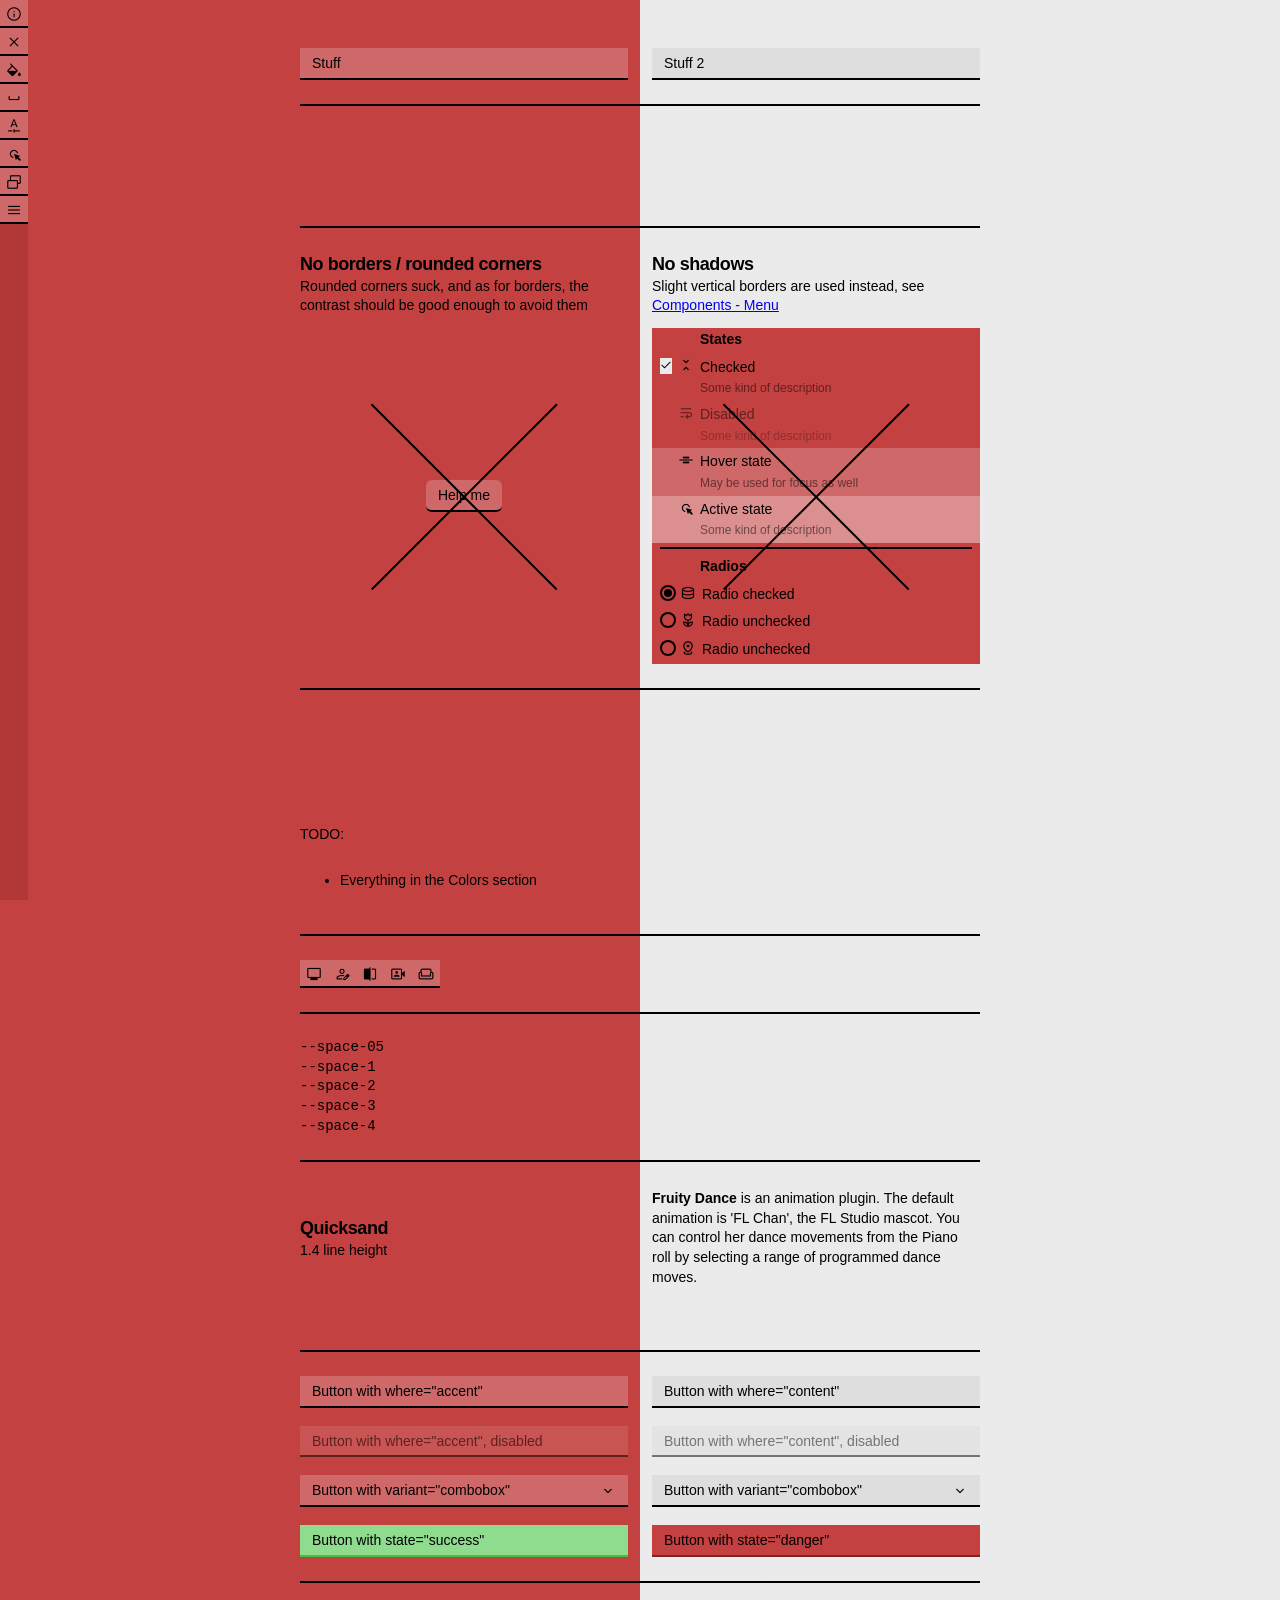
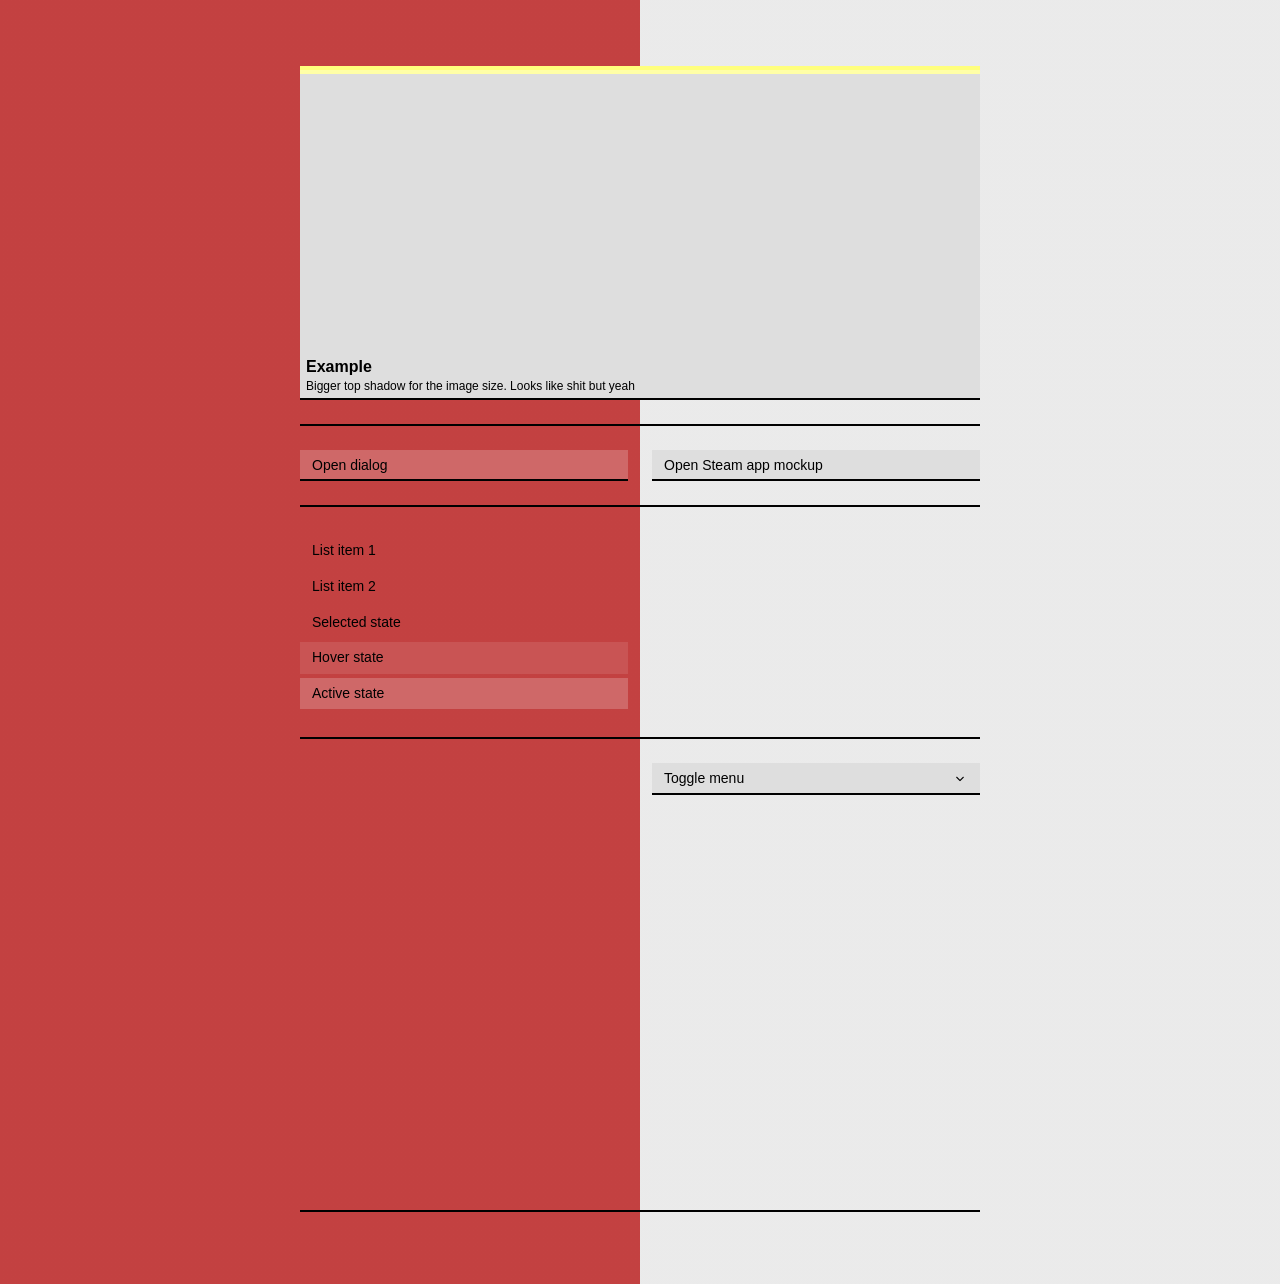
==== commit 1b1d4359: "a" ====
--- a/a.html
+++ b/a.html
@@ -95,7 +95,10 @@
 					</absent-item>
 					<absent-item>
 						<h3>No shadows</h3>
-						<p>Slight vertical borders are used instead</p>
+						<p>
+							Slight vertical borders are used instead, see
+							<a href="#components-menu">Components - Menu</a>
+						</p>
 						<absent-item-content>
 							<menu-stuff
 								data-name="showcase"
@@ -231,26 +234,16 @@
 
 			<page-section id="components-button">
 				<page-section-grid>
-					<page-button data-where="accent"> Button in accent </page-button>
-					<page-button data-where="content"> Button in content </page-button>
-					<page-button data-disabled data-where="accent">
-						Disabled button in accent
-					</page-button>
-					<page-button data-disabled data-where="content">
-						Disabled button in content
-					</page-button>
+					<page-button data-where="accent"></page-button>
+					<page-button data-where="content"></page-button>
+					<page-button data-disabled data-where="accent"></page-button>
+					<page-button data-disabled data-where="content"></page-button>
 					<page-button data-variant="combobox" data-where="accent">
-						Combobox (in accent)
 					</page-button>
 					<page-button data-variant="combobox" data-where="content">
-						Combobox (in content)
-					</page-button>
-					<page-button data-state="success">
-						Button with state="success"
-					</page-button>
-					<page-button data-state="danger">
-						Button with state="danger"
-					</page-button>
+					</page-button>
+					<page-button data-state="success"></page-button>
+					<page-button data-state="danger"></page-button>
 				</page-section-grid>
 			</page-section>
 
@@ -305,9 +298,10 @@
 
 			<page-section id="components-menu">
 				<page-section-grid>
+					<div></div>
 					<page-button
 						data-variant="combobox"
-						data-where="accent"
+						data-where="content"
 						id="components-menu--toggle-menu-button"
 						style="anchor-name: --toggle-menu-button"
 					>
@@ -325,6 +319,7 @@
 
 			<page-section id="components-radio">
 				<page-section-grid>
+					<div></div>
 					<page-radios data-name="density"></page-radios>
 				</page-section-grid>
 			</page-section>
@@ -356,7 +351,39 @@
 
 		<page-dialog-backdrop id="dialog-backdrop--steam" hidden>
 			<page-dialog>
-				<steam-rootmenu> </steam-rootmenu>
+				<steam-rootmenu>
+					<page-button
+						data-variant="icon"
+						data-where="accent"
+						data-icon="settings"
+					>
+						<page-tooltip>Steam</page-tooltip>
+					</page-button>
+					<page-button
+						data-variant="icon"
+						data-where="accent"
+						data-icon="view_cozy"
+					>
+						<page-tooltip>View</page-tooltip>
+					</page-button>
+					<page-button
+						data-variant="icon"
+						data-where="accent"
+						data-icon="person"
+					>
+						<page-tooltip>Friends</page-tooltip>
+					</page-button>
+					<page-button
+						data-variant="icon"
+						data-where="accent"
+						data-icon="videogame_asset"
+					>
+						<page-tooltip>Games</page-tooltip>
+					</page-button>
+					<page-button data-variant="icon" data-where="accent" data-icon="help">
+						<page-tooltip>Help</page-tooltip>
+					</page-button>
+				</steam-rootmenu>
 				<steam-sidebar-container>
 					<steam-sidebar-top>
 						<page-button data-variant="combobox" data-where="accent">
@@ -381,8 +408,8 @@
 					<steam-sidebar-game-list></steam-sidebar-game-list>
 				</steam-sidebar-container>
 				<steam-content>
-					<steam-library-app-hero-container>
-						<steam-library-app-hero>
+					<steam-appdetails-hero-container>
+						<steam-appdetails-hero>
 							<img
 								class="dark"
 								src="https://shared.fastly.steamstatic.com/store_item_assets/steam/apps/312520/library_hero.jpg"
@@ -391,8 +418,8 @@
 								class="light"
 								src="https://shared.fastly.steamstatic.com/store_item_assets/steam/apps/17410/library_hero.jpg"
 							/>
-						</steam-library-app-hero>
-						<steam-library-app-logo>
+						</steam-appdetails-hero>
+						<steam-appdetails-logo>
 							<img
 								class="dark"
 								src="https://shared.fastly.steamstatic.com/store_item_assets/steam/apps/312520/logo.png"
@@ -401,8 +428,34 @@
 								class="light"
 								src="https://shared.fastly.steamstatic.com/store_item_assets/steam/apps/17410/logo.png"
 							/>
-						</steam-library-app-logo>
-					</steam-library-app-hero-container>
+						</steam-appdetails-logo>
+					</steam-appdetails-hero-container>
+					<steam-appdetails>
+						<page-card>
+							<page-button data-where="content">Store Page</page-button>
+							<page-button data-where="content">DLC</page-button>
+							<page-button data-where="content">Community Hub</page-button>
+							<page-button data-where="content">Points Shop</page-button>
+							<page-button data-where="content">Discussions</page-button>
+							<page-button data-where="content">Guides</page-button>
+							<page-button data-where="content">Workshop</page-button>
+						</page-card>
+						<page-card class="writereview_RatingContainer">
+							<div class="writereview_LeftContainer">
+								<div class="writereview_Playtime">
+									You've played for 9001 hours
+								</div>
+								<div class="writereview_RecommendGame">
+									Would you recommend this game to other players?
+								</div>
+							</div>
+							<div class="writereview_RightContainer">
+								<page-button data-where="content">Yes</page-button>
+								<page-button data-where="content">No</page-button>
+								<page-button data-where="content">Maybe later</page-button>
+							</div>
+						</page-card>
+					</steam-appdetails>
 				</steam-content>
 			</page-dialog>
 		</page-dialog-backdrop>
--- a/page.css
+++ b/page.css
@@ -75,17 +75,16 @@
 		letter-spacing: var(--text--header-letter-spacing);
 	}
 
-	label {
-		align-items: center;
-		display: flex;
-	}
-
 	p {
 		margin-block-end: var(--space-2);
 	}
 
-	page-button:where([data-variant="icon"]) {
-		--icon: attr(data-icon);
+	page-button {
+		user-select: none;
+
+		&:where([data-variant="icon"]) {
+			--icon: attr(data-icon);
+		}
 	}
 
 	page-dialog {
@@ -103,7 +102,7 @@
 	}
 
 	page-tooltip {
-		inset-inline-start: calc(100% + var(--space-2));
+		inset-inline-start: calc(100% + var(--popup--anchor-space));
 		opacity: 0;
 		pointer-events: none;
 		position: absolute;
@@ -111,19 +110,28 @@
 		transition-delay: 250ms;
 	}
 
-	page-button:hover > page-tooltip {
+	:hover > page-tooltip {
 		opacity: 1;
 	}
 
-	absent-item-content > menu-stuff {
-		inline-size: 100%;
+	absent-item-content {
+		menu-stuff {
+			inline-size: 100%;
+		}
+
+		page-menu {
+			&::before,
+			&::after {
+				display: none;
+			}
+		}
 	}
 }
 
 :where([data-anchored]) {
 	position: absolute;
 	position-anchor: var(--anchor-id);
-	inset-block-start: calc(anchor(outside) + var(--space-2));
+	inset-block-start: calc(anchor(outside) + var(--popup--anchor-space));
 	inset-inline: anchor(inside);
 }
 
@@ -183,6 +191,28 @@
 		);
 		border-image-slice: 1;
 		padding-block-start: var(--space-4);
+	}
+
+	&:where(#components-button) page-button:not([data-variant="icon"]) {
+		&::before {
+			content: "Button with " var(--text);
+		}
+
+		&:where([data-where]) {
+			--text: 'where="' attr(data-where) '"';
+		}
+
+		&:where([data-disabled]) {
+			--text: 'where="' attr(data-where) '", disabled';
+		}
+
+		&:where([data-state]) {
+			--text: 'state="' attr(data-state) '"';
+		}
+
+		&:where([data-variant]) {
+			--text: 'variant="' attr(data-variant) '"';
+		}
 	}
 
 	/* lol */
@@ -323,8 +353,8 @@
 	background-size: cover;
 	block-size: calc(430px / 1.5);
 	box-shadow:
-		inset 0 var(--border-lg) var(--shadow-color),
-		inset 0 var(--border-md) var(--shadow-color);
+		inset 0 calc(var(--border-lg) * 2) var(--shadow-color),
+		inset 0 calc(var(--border-md) * 2) var(--shadow-color);
 }
 
 icons-container {
--- a/page_components.css
+++ b/page_components.css
@@ -70,6 +70,17 @@
 	--border-md: 2px;
 	--border-lg: 4px;
 
+	/** Button **/
+	--button--gap-inline: var(--space-1);
+	--button--shadow-l-mult: 2;
+	--button--space-block: var(--space-1);
+	--button--space-inline: var(--space-2);
+	--button--text-l-diff: 10;
+
+	--button--bg-content: light-dark(var(--white-8), var(--black-2));
+	--button--bg-content-active: light-dark(var(--white-6), var(--black-4));
+	--button--bg-content-hover: light-dark(var(--white-7), var(--black-3));
+
 	/** Card **/
 	--card--space: var(--space-05) var(--space-1);
 
@@ -112,17 +123,17 @@
 	--listitem--bg-hover: light-dark(var(--accent-6), var(--accent-4));
 	--listitem--bg-active: light-dark(var(--accent-7), var(--accent-3));
 	/* TODO: idk why this one lol */
-	--listitem--bg-selected: var(--color--accent-fg);
+	--listitem--selected-bg: var(--color--accent-fg);
 	--listitem--selected-border-offset: 2.5%;
 	--listitem--selected-border-size: var(--border-md);
 	--listitem--selected-elevation-1: color-mix(
 		in srgb,
-		var(--listitem--bg-selected) 75%,
+		var(--listitem--selected-bg) 75%,
 		var(--color--accent-bg)
 	);
 	--listitem--selected-elevation-2: color-mix(
 		in srgb,
-		var(--listitem--bg-selected) 50%,
+		var(--listitem--selected-bg) 50%,
 		var(--color--accent-bg)
 	);
 
@@ -145,6 +156,7 @@
 	--motion-duration-short: 100ms;
 
 	/** Popup **/
+	--popup--anchor-space: var(--space-2);
 	--popup--animation: popup-dropdown var(--motion-duration-medium)
 		cubic-bezier(0.2, 0.9, 0.6, 1);
 	--popup--bg: var(--color--accent-bg);
@@ -230,9 +242,15 @@
 		--text--font-family-icon: "Material Symbols Sharp";
 	}
 
+	@media (prefers-color-scheme: dark) {
+		--button--shadow-l-mult: 1;
+		--button--text-l-diff: -15;
+	}
+
 	@media (prefers-contrast) {
 		--l-step: 7;
 		--shadow-l-diff: 25;
+		--button--text-l-diff: 0;
 	}
 
 	@media (prefers-reduced-motion) {
@@ -256,7 +274,7 @@
 
 @keyframes popup-dropdown {
 	from {
-		transform: translateY(calc(var(--space-2) * -1));
+		transform: translateY(calc(var(--popup--anchor-space) * -1));
 		opacity: 0;
 	}
 
@@ -287,9 +305,11 @@
 	cursor: pointer;
 	display: flex;
 	font: var(--text--body-md);
-	gap: var(--space-1);
-	padding: var(--space-1) var(--space-2);
-	padding-block-end: calc(var(--space-1) - var(--shadow-border-size));
+	gap: var(--button--gap-inline);
+	padding: var(--button--space-block) var(--button--space-inline);
+	padding-block-end: calc(
+		var(--button--space-block) - var(--shadow-border-size)
+	);
 	position: relative;
 	transition: var(--motion-duration-short);
 
@@ -298,7 +318,7 @@
 
 		&::after {
 			align-items: center;
-			block-size: 1em;
+			block-size: var(--icon-size-md);
 			content: "keyboard_arrow_down";
 			display: flex;
 			font-family: var(--text--font-family-icon);
@@ -316,7 +336,7 @@
 
 		&::before {
 			align-items: center;
-			block-size: 1em;
+			block-size: var(--icon-size-md);
 			content: var(--icon);
 			display: flex;
 			font-family: var(--text--font-family-icon);
@@ -332,9 +352,9 @@
 	}
 
 	&:where([data-where="content"]) {
-		--button--bg: light-dark(var(--white-8), var(--black-2));
-		--button--bg-active: light-dark(var(--white-6), var(--black-4));
-		--button--bg-hover: light-dark(var(--white-7), var(--black-3));
+		--button--bg: var(--button--bg-content);
+		--button--bg-active: var(--button--bg-content-active);
+		--button--bg-hover: var(--button--bg-content-hover);
 	}
 
 	&:where([data-state="danger"]) {
@@ -355,19 +375,6 @@
 
 	&:where(:active) {
 		--button--bg: var(--button--bg-active);
-	}
-
-	/* TODO: apply everywhere ? */
-	--button--shadow-l-mult: 2;
-	--button--text-l-diff: 10;
-
-	@media (prefers-color-scheme: dark) {
-		--button--shadow-l-mult: 1;
-		--button--text-l-diff: -15;
-	}
-
-	@media (prefers-contrast) {
-		--button--text-l-diff: 0;
 	}
 }
 
@@ -384,6 +391,7 @@
 	padding: var(--card--space);
 }
 
+:where(page-menu-item[data-check])::after,
 page-checkbox {
 	align-items: center;
 	background: var(--color--content-bg-primary);
@@ -392,11 +400,12 @@
 	display: flex;
 	inline-size: var(--icon-size-md);
 	justify-content: center;
-
-	&:where([data-checked])::before {
-		content: "check";
-		font-family: var(--text--font-family-icon);
-	}
+}
+
+page-menu-item[data-check][data-checked]::after,
+page-checkbox:where([data-checked])::before {
+	content: "check";
+	font-family: var(--text--font-family-icon);
 }
 
 page-dialog {
@@ -499,6 +508,7 @@
 	background: var(--bg);
 	align-items: center;
 	color: contrast-color(var(--bg));
+	cursor: pointer;
 	display: flex;
 	padding: var(--space-1) var(--space-2);
 	position: relative;
@@ -512,7 +522,7 @@
 	}
 
 	&:where([data-selected]) {
-		--bg: var(--listitem--bg-selected);
+		--bg: var(--listitem--selected-bg);
 
 		&::before {
 			background: var(--listitem--selected-elevation-1);
@@ -581,19 +591,23 @@
 	font-weight: var(--text--weight-bold);
 	padding: calc(var(--menuitem--space) / 2) var(--menuitem--space);
 	margin-inline-start: calc(
-		var(--menuitem--icon-size) + var(--menuitem--icon-gap)
-	);
+		var(--radio--size) + var(--menuitem--icon-size) +
+			var(--menuitem--icon-gap) * 2
+	);
+
+	&:first-of-type {
+		margin-block-start: calc(var(--shadow-border-size) * -1);
+	}
 }
 
 page-menu-item {
-	align-items: center;
 	background: var(--menuitem--bg);
 	color: contrast-color(var(--menuitem--bg, var(--menu--bg)));
 	cursor: pointer;
 	display: grid;
 	grid-template-areas:
-		"icon title      "
-		"icon description";
+		"state icon title      "
+		"state icon description";
 	grid-template-columns: min-content max-content;
 	padding: calc(var(--menuitem--space) / 2) var(--menuitem--space);
 	position: relative;
@@ -606,42 +620,9 @@
 		--menuitem--bg: var(--menuitem--bg-active);
 	}
 
-	&:where([data-checked]:not([data-radio]))::after {
-		border-inline: var(--shadow-border-size) solid;
-		border-inline-start-color: var(--menuitem--checked-color);
-		border-inline-end-color: hsl(
-			from var(--menuitem--checked-color) h s l / var(--dim-opacity)
-		);
-		content: "";
-		inset-block: 0;
-		inset-inline-start: 0;
-		position: absolute;
-	}
-
-	&:where([data-radio]) {
-		/*
-		&::after {
-			border-inline-start: solid var(--menuitem--checked-color);
-			border-inline-start-width: calc(var(--shadow-border-size) / 2);
-			content: "";
-			inset-block: 25%;
-			inset-inline-start: 0;
-			position: absolute;
-			transition: inset-block var(--motion-duration-short);
-		}
-
-		&:where(:hover)::after {
-			inset-block: 0;
-		}
-
-		&:where([data-checked])::after {
-			border-inline-start-width: var(--shadow-border-size);
-		}
-	*/
-
-		&::after {
-			content: "";
-		}
+	&:where([data-checked]) {
+		--radio--bg: currentColor;
+		--radio--border-color: var(--menu--bg);
 	}
 
 	&::before {
@@ -656,12 +637,18 @@
 		inline-size: var(--menuitem--icon-size);
 		margin-inline-end: var(--menuitem--icon-gap);
 	}
+
+	&::after {
+		content: "";
+		grid-area: state;
+		inline-size: var(--radio--size);
+		margin-inline-end: var(--menuitem--icon-gap);
+	}
 }
 
 page-menu-item-description {
 	color: contrast-color(var(--menuitem--bg, var(--menu--bg)));
 	font: var(--text--body-sm);
-	/* This doesn't even affect anything but alright */
 	grid-area: description;
 	opacity: var(--dim-opacity);
 	margin-block-start: var(--space-05);
@@ -673,54 +660,57 @@
 	margin: calc(var(--menuitem--space) / 2) var(--menuitem--space);
 }
 
-page-menu-item:where([data-radio])::after,
+:where(page-menu-item[data-radio])::after,
 page-radio {
+	background: var(--radio--bg);
 	block-size: var(--radio--size);
-	border: var(--radio--border-size) solid var(--radiofield--bg);
+	border: var(--radio--border-size) solid var(--radio--border-color);
 	border-radius: 50%;
 	box-shadow: 0 0 0 var(--radio--border-size);
 	inline-size: var(--radio--size);
 	margin: var(--radio--border-size);
-
-	&:where([data-checked]) {
-		background: currentColor;
-	}
-}
-
-/* TODO: unify with button mabye */
+	transition:
+		background var(--motion-duration-medium),
+		border var(--motion-duration-medium);
+}
+
+page-radio:where([data-checked]) {
+	--radio--bg: currentColor;
+	--radio--border-color: var(--button--bg);
+}
+
 page-radio-field {
-	--radiofield--bg: light-dark(var(--accent-6), var(--accent-4));
-	--radiofield-space-block: var(--space-05);
-	--radiofield-space-inline: var(--space-1);
-
-	background: var(--radiofield--bg);
+	--button--bg: var(--button--bg-content);
+
+	background: var(--button--bg);
 	border-block-end: var(--shadow-border-size) solid;
 	border-block-end-color: hsl(
-		from var(--radiofield--bg) h s calc(l - var(--shadow-l-diff) * 1)
-	);
-	color: contrast-color(var(--radiofield--bg));
+		from var(--button--bg) h s calc(l - var(--shadow-l-diff) * 1)
+	);
+	color: contrast-color(var(--button--bg));
 	cursor: pointer;
 	display: grid;
-	grid-column-gap: var(--radiofield-space-inline);
+	grid-column-gap: var(--button--gap-inline);
 	grid-template-areas:
 		"icon title      "
 		"icon description";
 	grid-template-columns: min-content max-content;
-	padding: var(--radiofield-space-block) var(--radiofield-space-inline);
+	padding: var(--button--space-block) var(--button--space-inline);
+	padding-block-end: calc(
+		var(--button--space-block) - var(--shadow-border-size)
+	);
 
 	&:hover {
-		--radiofield--bg: light-dark(var(--accent-7), var(--accent-3));
+		--button--bg: var(--button--bg-content-hover);
 	}
 
 	&:active {
-		--radiofield--bg: light-dark(var(--accent-8), var(--accent-2));
+		--button--bg: var(--button--bg-content-active);
 	}
 
 	& > page-radio {
 		grid-area: icon;
-		inset-block-start: calc(
-			(var(--radiofield-space-block) * var(--text--line-height)) / 2
-		);
+		inset-block-start: calc(var(--button--space-block) / 2);
 		position: relative;
 	}
 }
--- a/page_app_steam.css
+++ b/page_app_steam.css
@@ -37,13 +37,13 @@
 	}
 }
 
-steam-content {
-	background: var(--color--content-bg-primary);
-	color: var(--color--content-fg);
-	flex-grow: 1;
+steam-appdetails {
+	block-size: 100%;
+	flex-direction: column;
+	padding: var(--space-4);
 }
 
-steam-library-app-logo {
+steam-appdetails-logo {
 	inset: 0;
 	position: absolute;
 
@@ -52,7 +52,7 @@
 	}
 }
 
-steam-library-app-hero {
+steam-appdetails-hero {
 	inline-size: 100%;
 
 	& > img {
@@ -60,10 +60,47 @@
 	}
 }
 
-steam-library-app-hero-container {
+steam-appdetails-hero-container {
 	block-size: 360px;
 	inline-size: 100%;
 	position: relative;
+}
+
+steam-content {
+	background: var(--color--content-bg-primary);
+	color: var(--color--content-fg);
+	flex-direction: column;
+	flex-grow: 1;
+}
+
+.writereview_LeftContainer {
+	flex-direction: column;
+
+	.writereview_Playtime {
+		font-weight: var(--text--weight-bold);
+	}
+
+	.writereview_RecommendGame {
+		font-weight: var(--text--weight-light);
+	}
+}
+
+.writereview_RatingContainer {
+	--bg: var(--green-8);
+
+	justify-content: space-between;
+}
+
+.writereview_RightContainer {
+	block-size: fit-content;
+	gap: var(--space-1);
+	margin: auto var(--space-1);
+}
+
+steam-rootmenu {
+	background: var(--color--accent-bg-secondary);
+	color: var(--color--accent-fg);
+	flex-direction: column;
 }
 
 steam-sidebar-container {
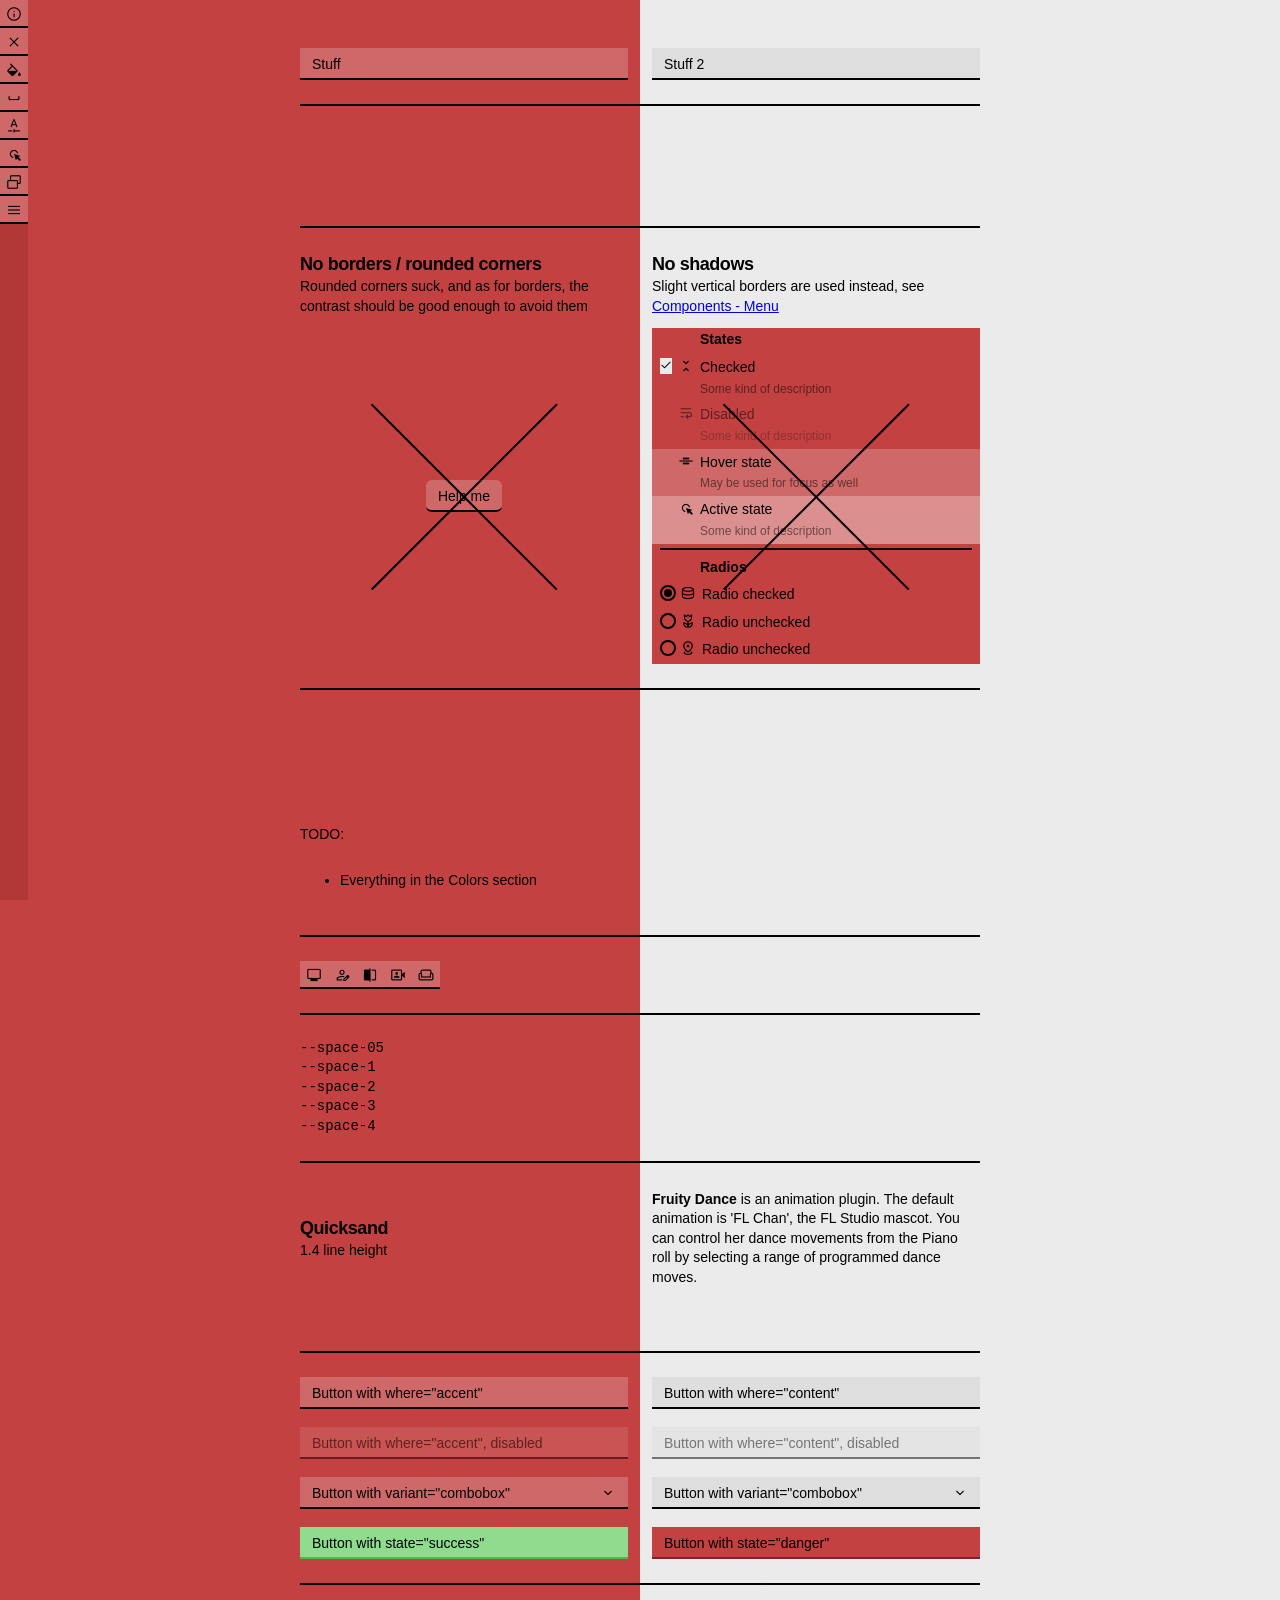
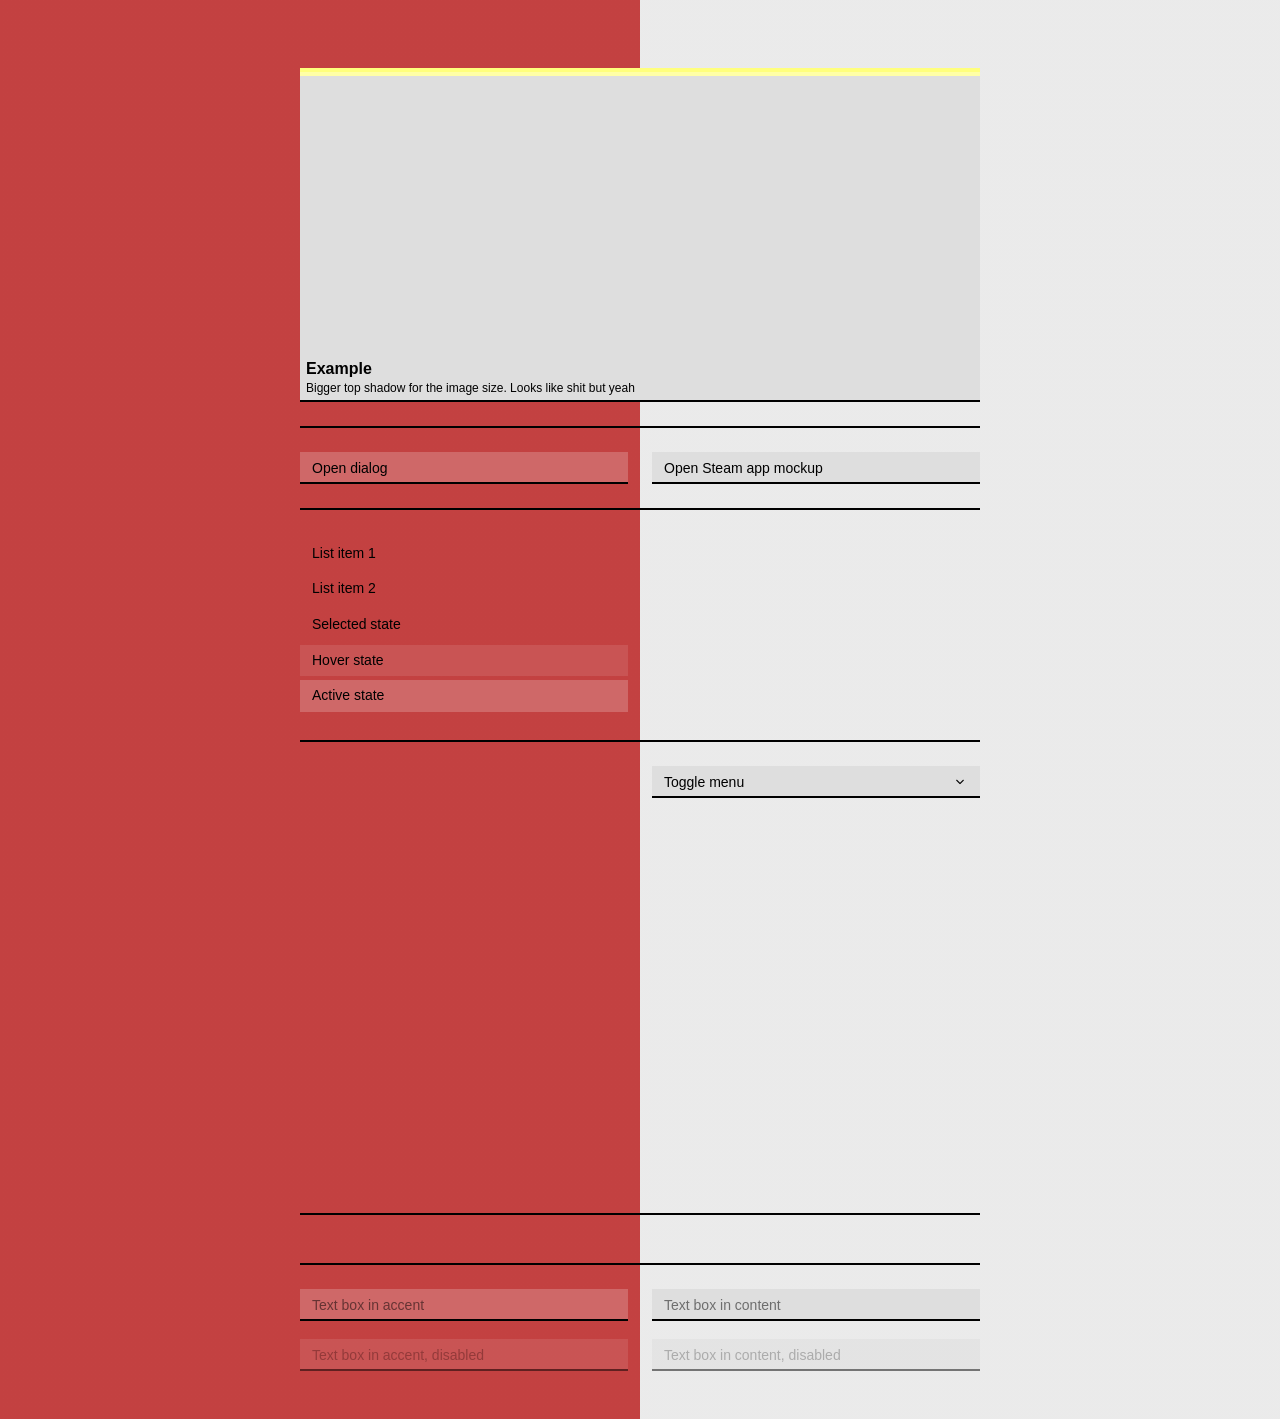
==== commit b8cc3b4b: "a" ====
--- a/a.html
+++ b/a.html
@@ -321,6 +321,33 @@
 				<page-section-grid>
 					<div></div>
 					<page-radios data-name="density"></page-radios>
+				</page-section-grid>
+			</page-section>
+
+			<page-section id="components-textbox">
+				<page-section-grid>
+					<input
+						type="text"
+						placeholder="Text box in accent"
+						data-where="accent"
+					/>
+					<input
+						type="text"
+						placeholder="Text box in content"
+						data-where="content"
+					/>
+					<input
+						type="text"
+						placeholder="Text box in accent, disabled"
+						data-disabled
+						data-where="accent"
+					/>
+					<input
+						type="text"
+						placeholder="Text box in content, disabled"
+						data-disabled
+						data-where="content"
+					/>
 				</page-section-grid>
 			</page-section>
 		</page-content>
--- a/page.css
+++ b/page.css
@@ -73,6 +73,11 @@
 	h3 {
 		font: var(--text--heading-sm);
 		letter-spacing: var(--text--header-letter-spacing);
+	}
+
+	input {
+		appearance: none;
+		border: none;
 	}
 
 	p {
--- a/page_components.css
+++ b/page_components.css
@@ -289,6 +289,56 @@
 	pointer-events: none;
 }
 
+:where(:focus) {
+	--outline--border-color: var(--blue-5);
+	--outline--border-size: 2px;
+
+	outline: var(--outline--border-size) solid var(--blue-5);
+	outline-offset: var(--outline--border-size);
+}
+
+input[type="text"] {
+	background: var(--button--bg);
+	border-block-end: var(--shadow-border-size) solid;
+	color: contrast-color(var(--button--bg));
+	color: hsla(
+		from contrast-color(var(--button--bg)) h s
+			calc(l + var(--button--text-l-diff))
+	);
+	font: var(--text--body-md);
+	line-height: calc(var(--text--body-md-size) + var(--button--space-block));
+	padding: var(--button--space-block) var(--button--space-inline);
+	padding-block-end: calc(
+		var(--button--space-block) - var(--shadow-border-size)
+	);
+	transition: var(--motion-duration-short);
+
+	&:where([data-where="accent"]) {
+		--button--bg: light-dark(var(--accent-7), var(--accent-3));
+		--button--bg-active: light-dark(var(--accent-9), var(--accent-1));
+		--button--bg-hover: light-dark(var(--accent-8), var(--accent-2));
+	}
+
+	&:where([data-where="content"]) {
+		--button--bg: var(--button--bg-content);
+		--button--bg-active: var(--button--bg-content-active);
+		--button--bg-hover: var(--button--bg-content-hover);
+	}
+
+	&:where(:hover) {
+		--button--bg: var(--button--bg-hover);
+	}
+
+	&:where(:active) {
+		--button--bg: var(--button--bg-active);
+	}
+
+	&::placeholder {
+		color: inherit;
+		opacity: var(--dim-opacity);
+	}
+}
+
 page-button {
 	align-items: center;
 	background: var(--button--bg);
@@ -306,6 +356,7 @@
 	display: flex;
 	font: var(--text--body-md);
 	gap: var(--button--gap-inline);
+	line-height: calc(var(--text--body-md-size) + var(--button--space-block));
 	padding: var(--button--space-block) var(--button--space-inline);
 	padding-block-end: calc(
 		var(--button--space-block) - var(--shadow-border-size)
@@ -328,10 +379,6 @@
 	}
 
 	&:where([data-variant="icon"]) {
-		/*
-		background: inherit;
-		color: inherit;
-		*/
 		padding-inline: var(--space-1);
 
 		&::before {
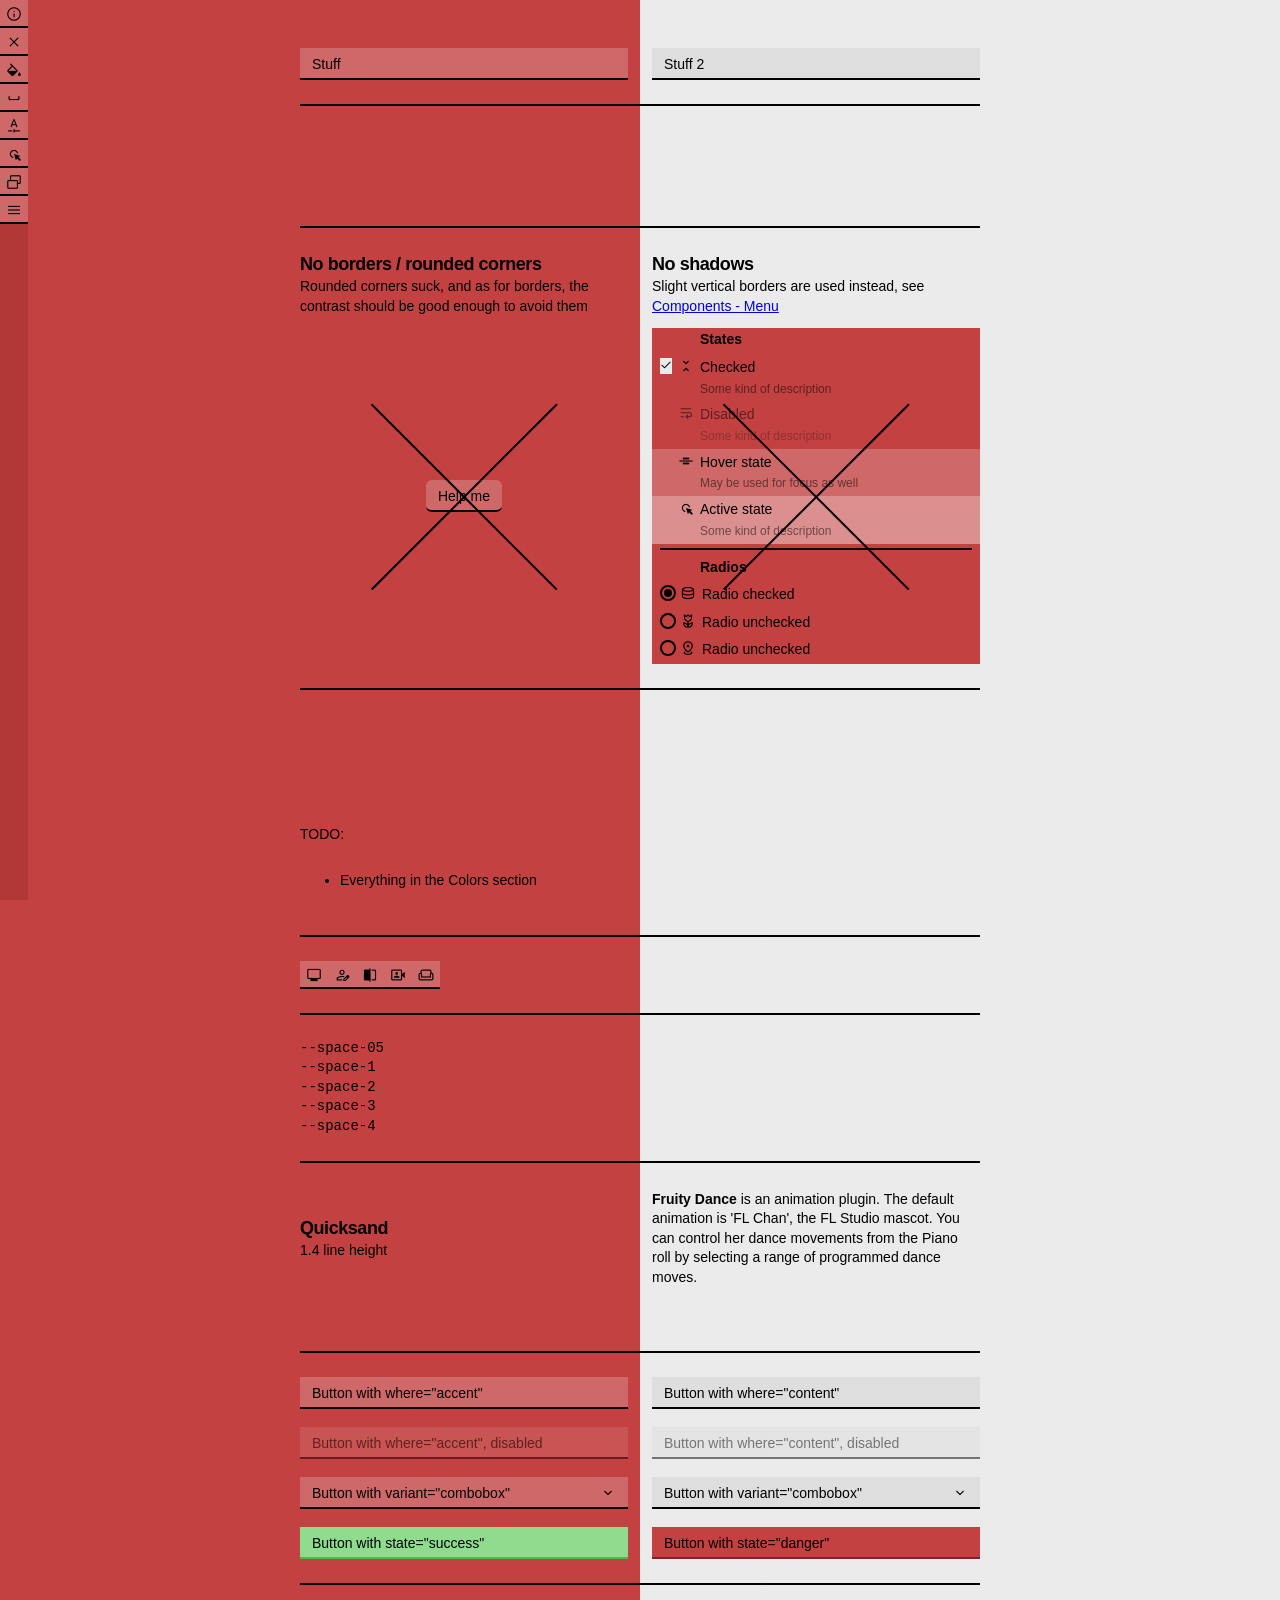
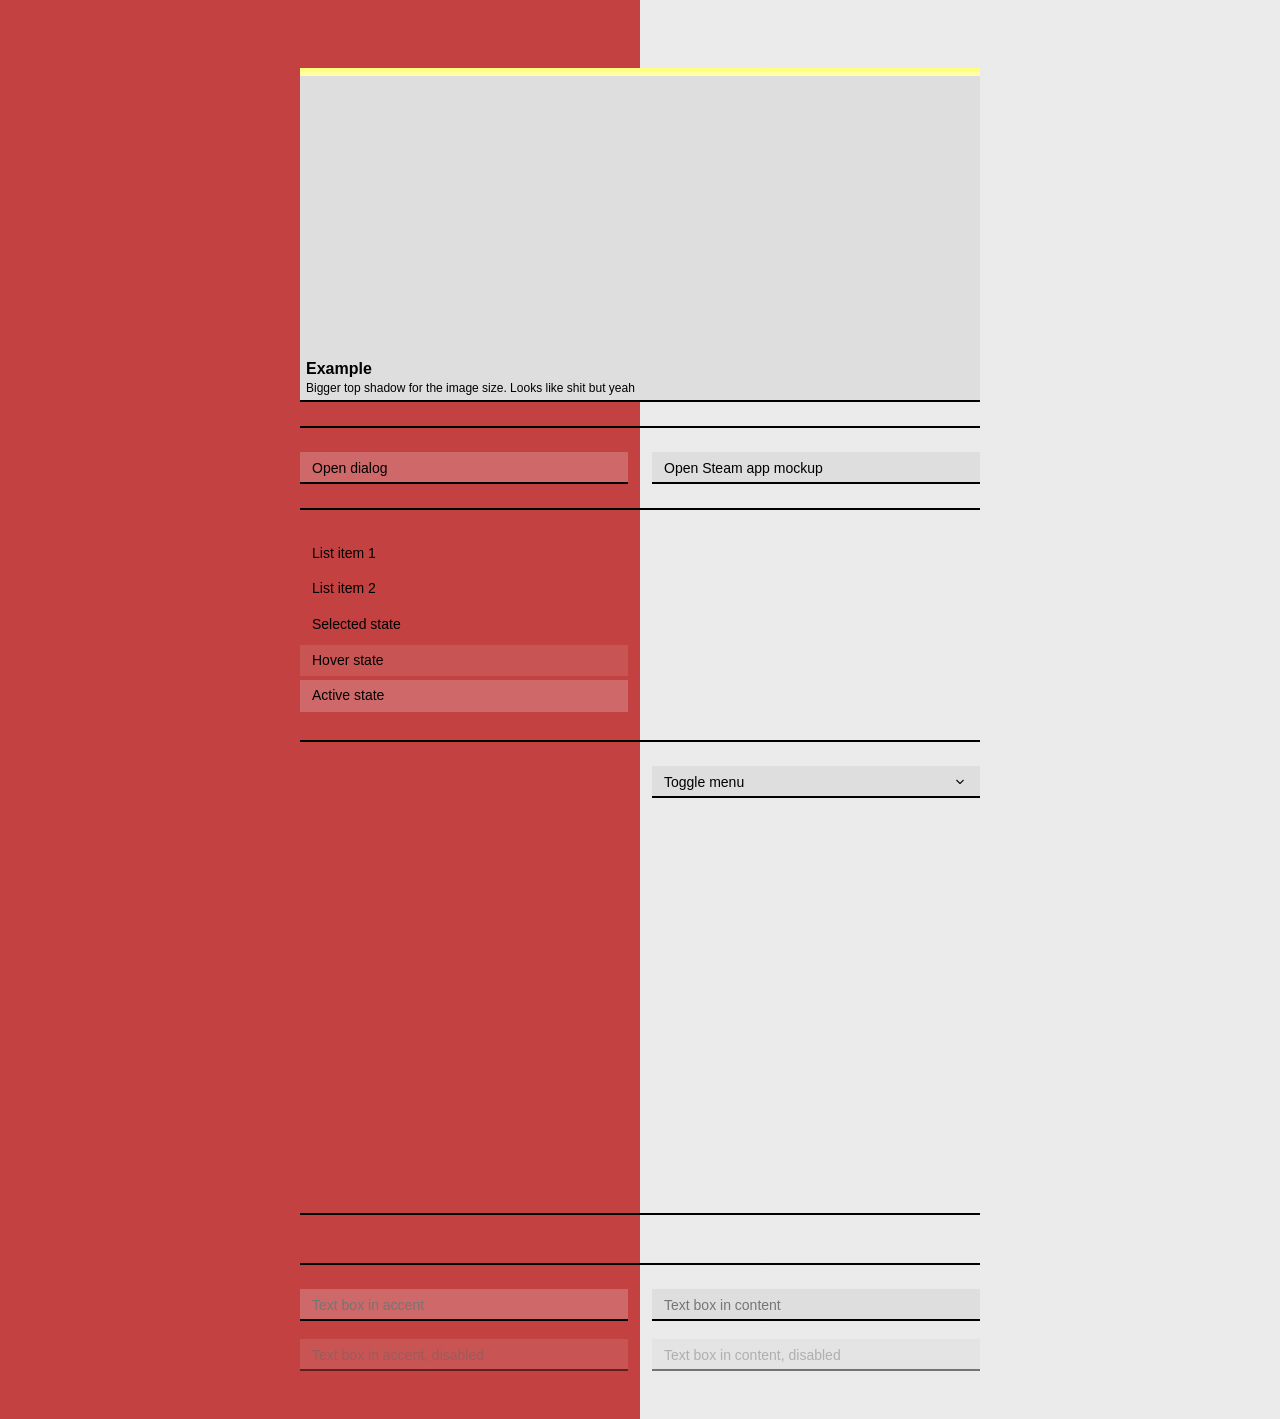
==== commit 475f44d0: "ok" ====
--- a/a.html
+++ b/a.html
@@ -377,114 +377,133 @@
 		</page-dialog-backdrop>
 
 		<page-dialog-backdrop id="dialog-backdrop--steam" hidden>
-			<page-dialog>
-				<steam-rootmenu>
+			<steam-rootmenu>
+				<page-button
+					data-variant="icon"
+					data-where="accent"
+					data-icon="settings"
+				>
+					<page-tooltip>Steam</page-tooltip>
+				</page-button>
+				<page-button
+					data-variant="icon"
+					data-where="accent"
+					data-icon="view_cozy"
+				>
+					<page-tooltip>View</page-tooltip>
+				</page-button>
+				<page-button data-variant="icon" data-where="accent" data-icon="person">
+					<page-tooltip>Friends</page-tooltip>
+				</page-button>
+				<page-button
+					data-variant="icon"
+					data-where="accent"
+					data-icon="videogame_asset"
+				>
+					<page-tooltip>Games</page-tooltip>
+				</page-button>
+				<page-button data-variant="icon" data-where="accent" data-icon="help">
+					<page-tooltip>Help</page-tooltip>
+				</page-button>
+			</steam-rootmenu>
+			<steam-sidebar-container>
+				<steam-sidebar-top>
+					<page-button data-variant="combobox" data-where="accent">
+						Games
+					</page-button>
 					<page-button
 						data-variant="icon"
 						data-where="accent"
-						data-icon="settings"
-					>
-						<page-tooltip>Steam</page-tooltip>
-					</page-button>
+						data-icon="desktop_windows"
+					></page-button>
 					<page-button
 						data-variant="icon"
 						data-where="accent"
-						data-icon="view_cozy"
-					>
-						<page-tooltip>View</page-tooltip>
-					</page-button>
+						data-icon="nest_clock_farsight_analog"
+					></page-button>
 					<page-button
 						data-variant="icon"
 						data-where="accent"
-						data-icon="person"
-					>
-						<page-tooltip>Friends</page-tooltip>
-					</page-button>
-					<page-button
-						data-variant="icon"
-						data-where="accent"
-						data-icon="videogame_asset"
-					>
-						<page-tooltip>Games</page-tooltip>
-					</page-button>
-					<page-button data-variant="icon" data-where="accent" data-icon="help">
-						<page-tooltip>Help</page-tooltip>
-					</page-button>
-				</steam-rootmenu>
-				<steam-sidebar-container>
-					<steam-sidebar-top>
-						<page-button data-variant="combobox" data-where="accent">
-							Games
-						</page-button>
-						<page-button
-							data-variant="icon"
-							data-where="accent"
-							data-icon="desktop_windows"
-						></page-button>
-						<page-button
-							data-variant="icon"
-							data-where="accent"
-							data-icon="nest_clock_farsight_analog"
-						></page-button>
-						<page-button
-							data-variant="icon"
-							data-where="accent"
-							data-icon="play_circle"
-						></page-button>
-					</steam-sidebar-top>
-					<steam-sidebar-game-list></steam-sidebar-game-list>
-				</steam-sidebar-container>
-				<steam-content>
-					<steam-appdetails-hero-container>
-						<steam-appdetails-hero>
-							<img
-								class="dark"
-								src="https://shared.fastly.steamstatic.com/store_item_assets/steam/apps/312520/library_hero.jpg"
-							/>
-							<img
-								class="light"
-								src="https://shared.fastly.steamstatic.com/store_item_assets/steam/apps/17410/library_hero.jpg"
-							/>
-						</steam-appdetails-hero>
-						<steam-appdetails-logo>
-							<img
-								class="dark"
-								src="https://shared.fastly.steamstatic.com/store_item_assets/steam/apps/312520/logo.png"
-							/>
-							<img
-								class="light"
-								src="https://shared.fastly.steamstatic.com/store_item_assets/steam/apps/17410/logo.png"
-							/>
-						</steam-appdetails-logo>
-					</steam-appdetails-hero-container>
-					<steam-appdetails>
-						<page-card>
-							<page-button data-where="content">Store Page</page-button>
-							<page-button data-where="content">DLC</page-button>
-							<page-button data-where="content">Community Hub</page-button>
-							<page-button data-where="content">Points Shop</page-button>
-							<page-button data-where="content">Discussions</page-button>
-							<page-button data-where="content">Guides</page-button>
-							<page-button data-where="content">Workshop</page-button>
-						</page-card>
-						<page-card class="writereview_RatingContainer">
-							<div class="writereview_LeftContainer">
-								<div class="writereview_Playtime">
-									You've played for 9001 hours
-								</div>
-								<div class="writereview_RecommendGame">
-									Would you recommend this game to other players?
-								</div>
+						data-icon="play_circle"
+					></page-button>
+				</steam-sidebar-top>
+				<steam-sidebar-top>
+					<input type="text" data-where="accent" placeholder="Search by name" />
+					<page-button data-variant="combobox" data-where="accent">
+					</page-button>
+				</steam-sidebar-top>
+				<steam-sidebar-game-list></steam-sidebar-game-list>
+			</steam-sidebar-container>
+			<steam-content>
+				<steam-appdetails-hero-container>
+					<steam-appdetails-hero>
+						<img
+							class="dark"
+							src="https://shared.fastly.steamstatic.com/store_item_assets/steam/apps/312520/library_hero.jpg"
+						/>
+						<img
+							class="light"
+							src="https://shared.fastly.steamstatic.com/store_item_assets/steam/apps/17410/library_hero.jpg"
+						/>
+					</steam-appdetails-hero>
+					<steam-appdetails-logo>
+						<img
+							class="dark"
+							src="https://shared.fastly.steamstatic.com/store_item_assets/steam/apps/312520/logo.png"
+						/>
+						<img
+							class="light"
+							src="https://shared.fastly.steamstatic.com/store_item_assets/steam/apps/17410/logo.png"
+						/>
+					</steam-appdetails-logo>
+				</steam-appdetails-hero-container>
+				<steam-appdetails>
+					<page-card class="writereview_RatingContainer">
+						<div class="writereview_LeftContainer">
+							<div class="writereview_Playtime">
+								You've played for 9001 hours
 							</div>
-							<div class="writereview_RightContainer">
-								<page-button data-where="content">Yes</page-button>
-								<page-button data-where="content">No</page-button>
-								<page-button data-where="content">Maybe later</page-button>
+							<div class="writereview_RecommendGame">
+								Would you recommend this game to other players?
 							</div>
-						</page-card>
-					</steam-appdetails>
-				</steam-content>
-			</page-dialog>
+						</div>
+						<div class="writereview_RightContainer">
+							<page-button data-where="content">Yes</page-button>
+							<page-button data-where="content">No</page-button>
+							<page-button data-where="content">Maybe later</page-button>
+						</div>
+					</page-card>
+					<div class="appdetailsplaysection_Container">
+						<page-button data-where="content">Store Page</page-button>
+						<page-button data-where="content">DLC</page-button>
+						<page-button data-where="content">Community Hub</page-button>
+						<page-button data-where="content">Points Shop</page-button>
+						<page-button data-where="content">Discussions</page-button>
+						<page-button data-where="content">Guides</page-button>
+						<page-button data-where="content">Workshop</page-button>
+					</div>
+					<div class="appdetailssection_AppDetailsSectionContainer">
+						<div>
+							<page-card
+								class="appdetailssection_AppDetailsSection"
+								aria-label="Activity"
+							></page-card>
+						</div>
+						<div>
+							<page-card
+								class="appdetailssection_AppDetailsSection"
+								aria-label="Friends who play"
+							>
+								content content
+							</page-card>
+							<page-card
+								class="appdetailssection_AppDetailsSection"
+								aria-label="Achievements"
+							></page-card>
+						</div>
+					</div>
+				</steam-appdetails>
+			</steam-content>
 		</page-dialog-backdrop>
 	</body>
 </html>
--- a/page.css
+++ b/page.css
@@ -78,6 +78,7 @@
 	input {
 		appearance: none;
 		border: none;
+		outline: none;
 	}
 
 	p {
@@ -317,7 +318,7 @@
 	margin-block-start: var(--space-05);
 
 	& > page-card {
-		--bg: light-dark(var(--white-8), var(--black-2));
+		--bg: var(--color--content-bg-secondary);
 
 		border-block-start: none;
 		display: flex;
--- a/page_components.css
+++ b/page_components.css
@@ -75,11 +75,20 @@
 	--button--shadow-l-mult: 2;
 	--button--space-block: var(--space-1);
 	--button--space-inline: var(--space-2);
-	--button--text-l-diff: 10;
 
 	--button--bg-content: light-dark(var(--white-8), var(--black-2));
 	--button--bg-content-active: light-dark(var(--white-6), var(--black-4));
 	--button--bg-content-hover: light-dark(var(--white-7), var(--black-3));
+
+	/** Text field (TODO: unify?) **/
+	--textfield--gap-inline: var(--space-1);
+	--textfield--shadow-l-mult: 2;
+	--textfield--space-block: var(--space-1);
+	--textfield--space-inline: var(--space-2);
+
+	--textfield--bg-content: light-dark(var(--white-8), var(--black-2));
+	--textfield--bg-content-active: light-dark(var(--white-6), var(--black-4));
+	--textfield--bg-content-hover: light-dark(var(--white-7), var(--black-3));
 
 	/** Card **/
 	--card--space: var(--space-05) var(--space-1);
@@ -96,7 +105,10 @@
 	--color--content-bg-primary: light-dark(var(--white-9), var(--black-1));
 	--color--content-bg-secondary: light-dark(var(--white-8), var(--black-2));
 	--color--content-bg-tertiary: light-dark(var(--white-7), var(--black-3));
-	--color--content-fg: contrast-color(var(--color--content-bg-primary));
+	--color--content-fg: hsl(
+		from contrast-color(var(--color--content-bg-primary)) h s
+			calc(l + var(--text-l-diff))
+	);
 
 	/** Content width **/
 	--content-width--md: max(680px, 40dvi);
@@ -144,8 +156,6 @@
 
 	--menuitem--bg-hover: light-dark(var(--accent-7), var(--accent-3));
 	--menuitem--bg-active: light-dark(var(--accent-9), var(--accent-1));
-	/* TODO: remove with proper checkboxes */
-	--menuitem--checked-color: var(--blue-8);
 	--menuitem--icon-gap: var(--space-1);
 	--menuitem--icon-size: var(--icon-size-md);
 	--menuitem--space: 8px;
@@ -215,6 +225,7 @@
 	--dim-opacity: 0.5;
 	--shadow-border-size: var(--border-md);
 	--shadow-l-diff: 10;
+	--text-l-diff: 15;
 
 	&:where([data-density="compact"]) {
 		--menuitem--space: 6px;
@@ -244,19 +255,66 @@
 
 	@media (prefers-color-scheme: dark) {
 		--button--shadow-l-mult: 1;
-		--button--text-l-diff: -15;
+		--textfield--shadow-l-mult: 1;
+		--text-l-diff: -15;
 	}
 
 	@media (prefers-contrast) {
 		--l-step: 7;
 		--shadow-l-diff: 25;
-		--button--text-l-diff: 0;
+		--text-l-diff: 0;
 	}
 
 	@media (prefers-reduced-motion) {
 		--motion-duration-long: 0ms;
 		--motion-duration-medium: 0ms;
 		--motion-duration-short: 0ms;
+	}
+}
+
+:where(:focus) {
+	--outline--border-color: var(--blue-5);
+	--outline--border-size: 2px;
+
+	outline: var(--outline--border-size) solid var(--blue-5);
+	outline-offset: var(--outline--border-size);
+}
+
+input[type="text"] {
+	background: var(--textfield--bg);
+	border-block-end: var(--shadow-border-size) solid;
+	color: contrast-color(var(--textfield--bg));
+	color: hsla(
+		from contrast-color(var(--textfield--bg)) h s calc(l + var(--text-l-diff))
+	);
+	font: var(--text--body-md);
+	line-height: calc(var(--text--body-md-size) + var(--textfield--space-block));
+	padding: var(--textfield--space-block) var(--textfield--space-inline);
+	padding-block-end: calc(
+		var(--textfield--space-block) - var(--shadow-border-size)
+	);
+	transition: background-color var(--motion-duration-short);
+
+	&:where([data-where="accent"]) {
+		--textfield--bg: light-dark(var(--accent-7), var(--accent-3));
+		--textfield--bg-active: light-dark(var(--accent-9), var(--accent-1));
+		--textfield--bg-hover: light-dark(var(--accent-8), var(--accent-2));
+		/* Colored backgrounds have high contrast */
+		--text-l-diff: 0;
+	}
+
+	&:where([data-where="content"]) {
+		--textfield--bg: var(--textfield--bg-content);
+		--textfield--bg-active: var(--textfield--bg-content-active);
+		--textfield--bg-hover: var(--textfield--bg-content-hover);
+	}
+
+	&:where(:hover) {
+		--textfield--bg: var(--textfield--bg-hover);
+	}
+
+	&:where(:active) {
+		--textfield--bg: var(--textfield--bg-active);
 	}
 }
 
@@ -289,54 +347,13 @@
 	pointer-events: none;
 }
 
-:where(:focus) {
-	--outline--border-color: var(--blue-5);
-	--outline--border-size: 2px;
-
-	outline: var(--outline--border-size) solid var(--blue-5);
-	outline-offset: var(--outline--border-size);
-}
-
-input[type="text"] {
-	background: var(--button--bg);
-	border-block-end: var(--shadow-border-size) solid;
-	color: contrast-color(var(--button--bg));
-	color: hsla(
-		from contrast-color(var(--button--bg)) h s
-			calc(l + var(--button--text-l-diff))
-	);
-	font: var(--text--body-md);
-	line-height: calc(var(--text--body-md-size) + var(--button--space-block));
-	padding: var(--button--space-block) var(--button--space-inline);
-	padding-block-end: calc(
-		var(--button--space-block) - var(--shadow-border-size)
-	);
-	transition: var(--motion-duration-short);
-
-	&:where([data-where="accent"]) {
-		--button--bg: light-dark(var(--accent-7), var(--accent-3));
-		--button--bg-active: light-dark(var(--accent-9), var(--accent-1));
-		--button--bg-hover: light-dark(var(--accent-8), var(--accent-2));
-	}
-
-	&:where([data-where="content"]) {
-		--button--bg: var(--button--bg-content);
-		--button--bg-active: var(--button--bg-content-active);
-		--button--bg-hover: var(--button--bg-content-hover);
-	}
-
-	&:where(:hover) {
-		--button--bg: var(--button--bg-hover);
-	}
-
-	&:where(:active) {
-		--button--bg: var(--button--bg-active);
-	}
-
-	&::placeholder {
-		color: inherit;
-		opacity: var(--dim-opacity);
-	}
+::placeholder {
+	font-weight: var(--text--weight-light);
+}
+
+::selection {
+	background: var(--blue-5);
+	color: contrast-color(var(--blue-5));
 }
 
 page-button {
@@ -347,10 +364,8 @@
 		from var(--button--bg) h s
 			calc(l - var(--shadow-l-diff) * var(--button--shadow-l-mult))
 	);
-	color: contrast-color(var(--button--bg));
 	color: hsla(
-		from contrast-color(var(--button--bg)) h s
-			calc(l + var(--button--text-l-diff))
+		from contrast-color(var(--button--bg)) h s calc(l + var(--text-l-diff))
 	);
 	cursor: pointer;
 	display: flex;
@@ -396,6 +411,8 @@
 		--button--bg: light-dark(var(--accent-7), var(--accent-3));
 		--button--bg-active: light-dark(var(--accent-9), var(--accent-1));
 		--button--bg-hover: light-dark(var(--accent-8), var(--accent-2));
+		/* Colored backgrounds have high contrast */
+		--text-l-diff: 0;
 	}
 
 	&:where([data-where="content"]) {
@@ -408,12 +425,16 @@
 		--button--bg: var(--red-5);
 		--button--bg-active: var(--red-3);
 		--button--bg-hover: var(--red-4);
+		/* Colored backgrounds have high contrast */
+		--text-l-diff: 0;
 	}
 
 	&:where([data-state="success"]) {
 		--button--bg: var(--green-9);
 		--button--bg-active: var(--green-7);
 		--button--bg-hover: var(--green-8);
+		/* Colored backgrounds have high contrast */
+		--text-l-diff: 0;
 	}
 
 	&:where(:hover) {
@@ -436,6 +457,13 @@
 	);
 	color: contrast-color(var(--bg));
 	padding: var(--card--space);
+
+	/* Only colored backgrounds have high contrast */
+	&:where([style*="white"], [style*="black"]) {
+		color: hsla(
+			from contrast-color(var(--bg)) h s calc(l + var(--text-l-diff))
+		);
+	}
 }
 
 :where(page-menu-item[data-check])::after,
@@ -498,6 +526,7 @@
 	z-index: 999;
 
 	&:where([hidden]) {
+		opacity: 0;
 		pointer-events: none;
 
 		& > page-dialog {
@@ -734,7 +763,9 @@
 	border-block-end-color: hsl(
 		from var(--button--bg) h s calc(l - var(--shadow-l-diff) * 1)
 	);
-	color: contrast-color(var(--button--bg));
+	color: hsla(
+		from contrast-color(var(--button--bg)) h s calc(l + var(--text-l-diff))
+	);
 	cursor: pointer;
 	display: grid;
 	grid-column-gap: var(--button--gap-inline);
--- a/page_app_steam.css
+++ b/page_app_steam.css
@@ -1,45 +1,33 @@
 #dialog-backdrop--steam {
 	padding: 0;
 
-	& > page-dialog {
-		block-size: 100%;
-		flex-direction: row;
-		inline-size: 100%;
-		max-inline-size: 100%;
-		padding: 0;
-
-		&::before,
-		&::after {
-			display: none;
-		}
-
-		:where(& *) {
-			display: flex;
-		}
-
-		@media (prefers-color-scheme: dark) {
-			--dark: flex;
-			--light: none;
-		}
-
-		@media (prefers-color-scheme: light) {
-			--dark: none;
-			--light: flex;
-		}
-
-		.dark {
-			display: var(--dark);
-		}
-
-		.light {
-			display: var(--light);
-		}
+	:where(& *) {
+		display: flex;
+	}
+
+	@media (prefers-color-scheme: dark) {
+		--dark: flex;
+		--light: none;
+	}
+
+	@media (prefers-color-scheme: light) {
+		--dark: none;
+		--light: flex;
+	}
+
+	.dark {
+		display: var(--dark);
+	}
+
+	.light {
+		display: var(--light);
 	}
 }
 
 steam-appdetails {
 	block-size: 100%;
 	flex-direction: column;
+	gap: var(--space-2);
 	padding: var(--space-4);
 }
 
@@ -73,6 +61,34 @@
 	flex-grow: 1;
 }
 
+.appdetailsplaysection_Container {
+	border-block-end: var(--border-md) solid;
+	padding-block-end: var(--space-2);
+}
+
+.appdetailssection_AppDetailsSection {
+	--bg: var(--color--content-bg-secondary);
+
+	flex-direction: column;
+
+	&::before {
+		border-block-end: var(--border-md) solid;
+		content: attr(aria-label);
+		inline-size: 100%;
+		margin-block-end: var(--space-1);
+		padding-block-end: var(--space-1);
+	}
+}
+
+.appdetailssection_AppDetailsSectionContainer {
+	display: grid;
+	grid-template-columns: 70% 30%;
+
+	& > div {
+		flex-direction: column;
+	}
+}
+
 .writereview_LeftContainer {
 	flex-direction: column;
 
@@ -86,7 +102,7 @@
 }
 
 .writereview_RatingContainer {
-	--bg: var(--green-8);
+	--bg: var(--blue-8);
 
 	justify-content: space-between;
 }
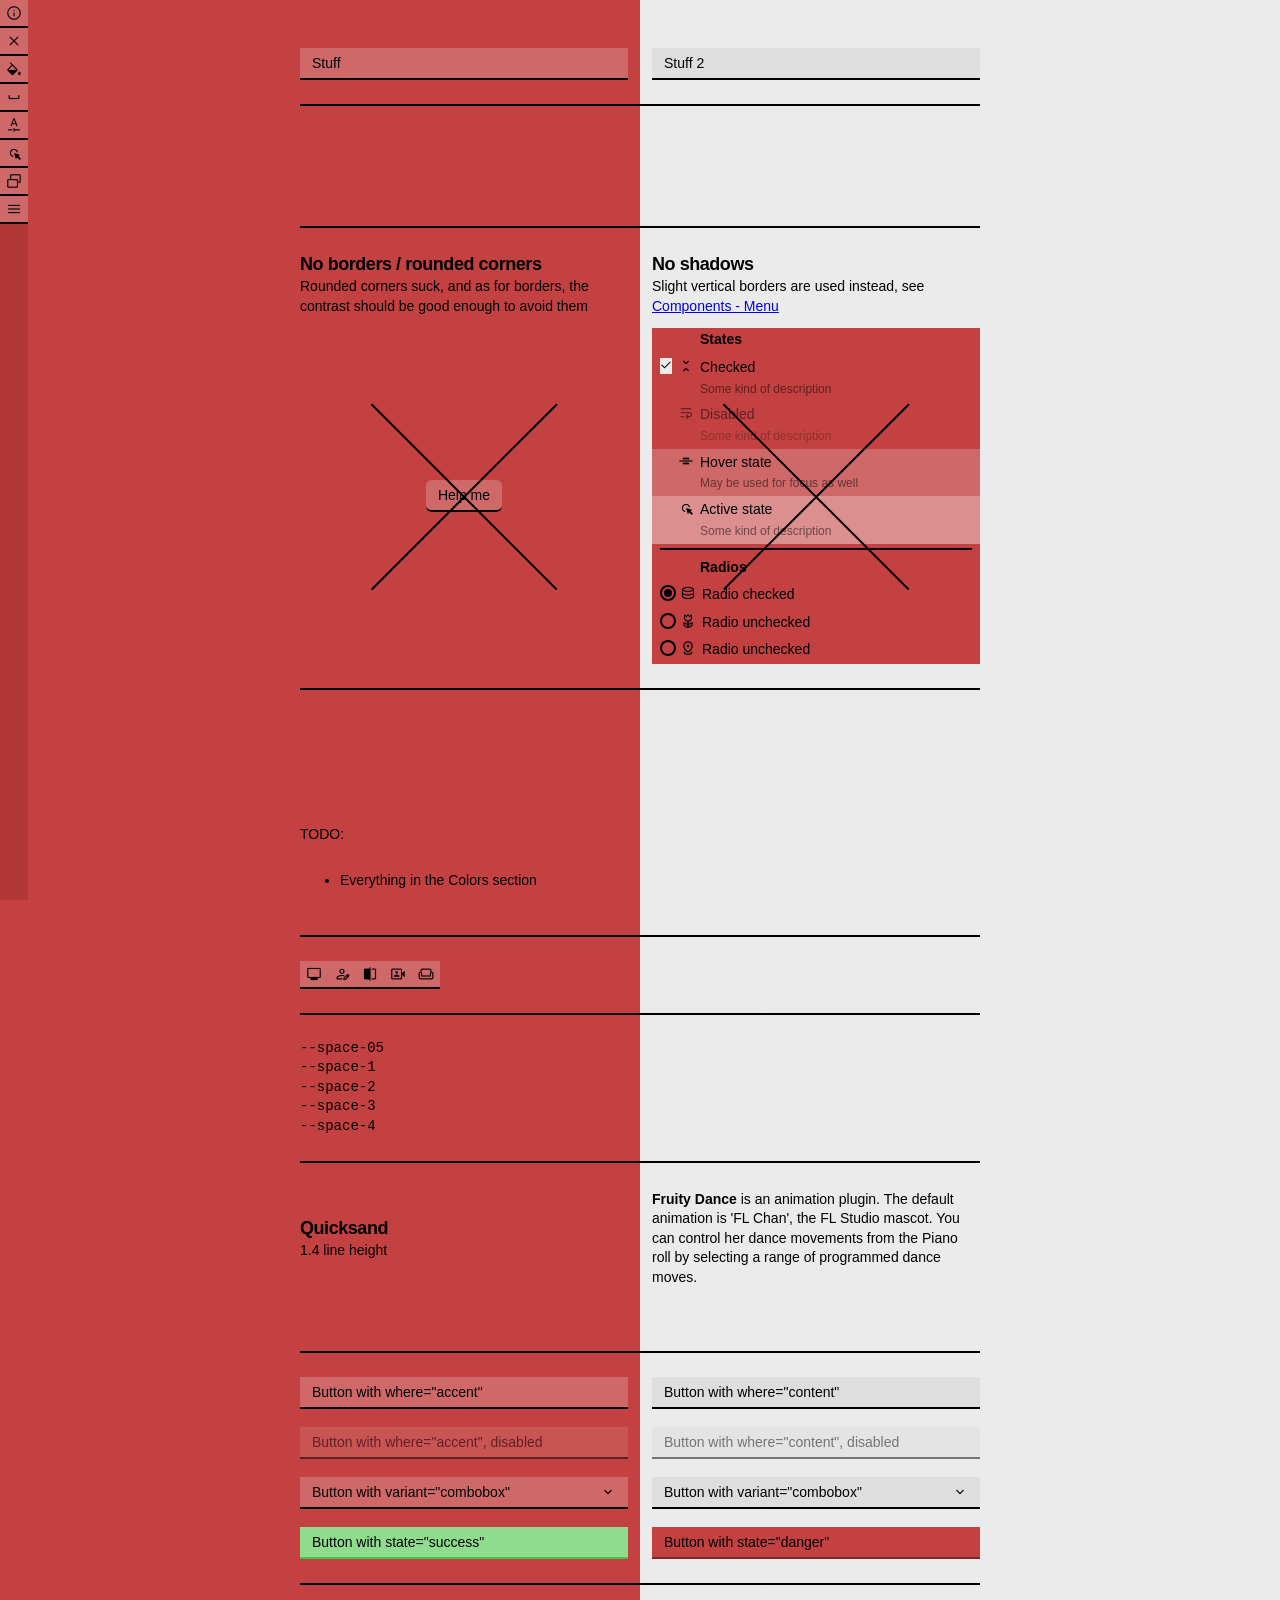
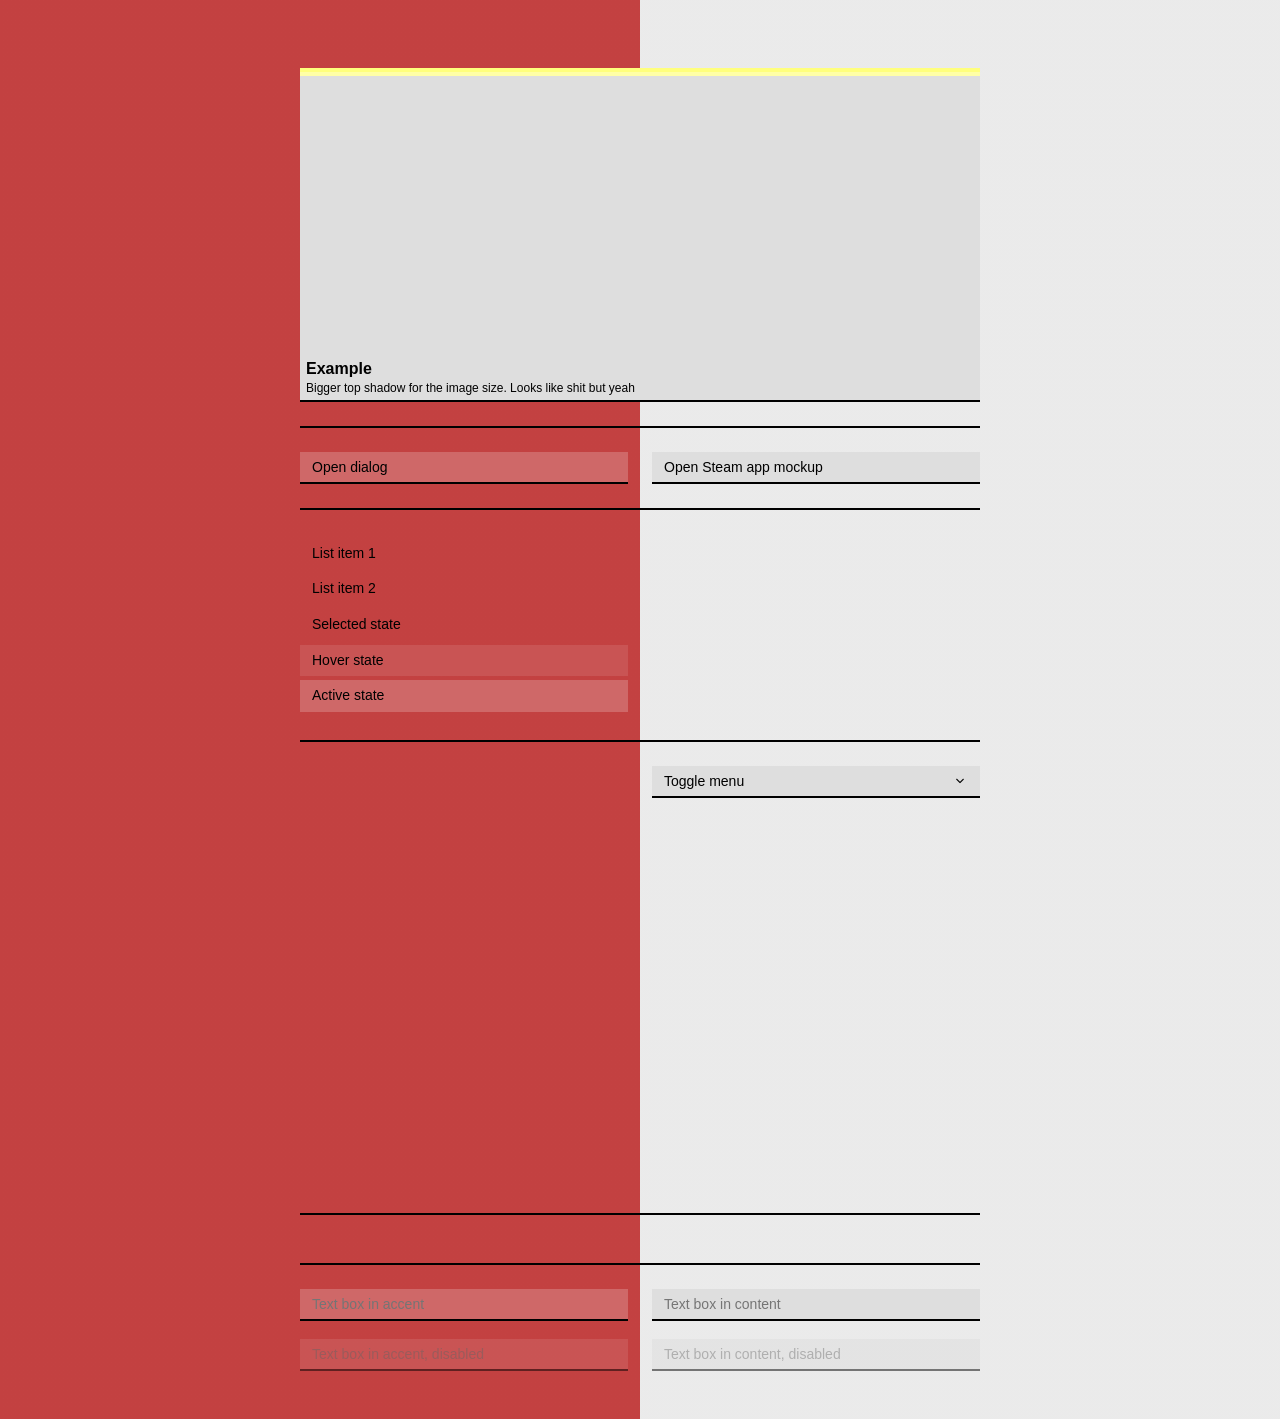
==== commit 606eee51: "a" ====
--- a/a.html
+++ b/a.html
@@ -404,6 +404,28 @@
 				</page-button>
 				<page-button data-variant="icon" data-where="accent" data-icon="help">
 					<page-tooltip>Help</page-tooltip>
+				</page-button>
+				<steam-rootmenu-spacer></steam-rootmenu-spacer>
+				<page-button
+					data-variant="icon"
+					data-where="accent"
+					data-icon="account_circle"
+				>
+					<page-tooltip>Account</page-tooltip>
+				</page-button>
+				<page-button
+					data-variant="icon"
+					data-where="accent"
+					data-icon="download"
+				>
+					<page-tooltip>Downloads</page-tooltip>
+				</page-button>
+				<page-button
+					data-variant="icon"
+					data-where="accent"
+					data-icon="connect_without_contact"
+				>
+					<page-tooltip>Friends</page-tooltip>
 				</page-button>
 			</steam-rootmenu>
 			<steam-sidebar-container>
@@ -487,19 +509,96 @@
 							<page-card
 								class="appdetailssection_AppDetailsSection"
 								aria-label="Activity"
-							></page-card>
+							>
+								<div class="appdetailsposttextentry_PostTextEntry">
+									<input
+										type="text"
+										placeholder="Say something about this game to your friends..."
+										data-where="content"
+									/>
+									<div class="appdetailsposttextentry_Controls">
+										<page-button
+											data-icon="emoticon"
+											data-variant="icon"
+											data-where="content"
+										></page-button>
+										<page-button data-where="content">Post</page-button>
+									</div>
+								</div>
+							</page-card>
 						</div>
 						<div>
 							<page-card
 								class="appdetailssection_AppDetailsSection"
 								aria-label="Friends who play"
 							>
-								content content
+								<steam-friend-item
+									data-avatar-hash="fdaef0111714471445bb422b8021d3a887c86a99"
+									data-description="73.4 hrs played recently"
+									data-name="al"
+									data-status="online"
+								></steam-friend-item>
+								<steam-friend-item
+									data-avatar-hash="415d2fbb879593c0565ce0489428a09c019feffa"
+									data-description="70 hrs played recently"
+									data-name="jason"
+									data-status="in-game"
+								></steam-friend-item>
+								<steam-friend-item
+									data-avatar-hash="78fe0d09f991ea3a9d5cd4c4d9ae154e6deda38a"
+									data-description="18.6 hrs played recently"
+									data-name="Mr. Hoten"
+									data-status="away"
+								></steam-friend-item>
+								<steam-friend-item
+									data-avatar-hash="1bcfc436d8fd64b27e6831cafef194788a6ad63e"
+									data-description="17.7 hrs played recently"
+									data-name="the gish"
+									data-status="offline"
+								></steam-friend-item>
 							</page-card>
 							<page-card
-								class="appdetailssection_AppDetailsSection"
+								class="appdetailssection_AppDetailsSection dark"
 								aria-label="Achievements"
-							></page-card>
+							>
+								<div class="appdetailssection_Highlight">
+									<div class="appdetailsachievementssection_UnlockedLabel">
+										You've unlocked 27/47
+										<div>(57%)</div>
+									</div>
+									<progress max="100" value="57"></progress>
+								</div>
+								<page-item-info
+									data-description="One need not travel alone"
+									data-image-size="md"
+									data-name="The Friend"
+									data-src="https://shared.steamstatic.com/community_assets/images/apps/312520/df7c6a263aa1e213fe493e127d645d043e9191c9.jpg"
+								></page-item-info>
+								<div class="appdetailsachievementssection_Additional">
+									<img
+										src="https://shared.steamstatic.com/community_assets/images/apps/312520/944f3f2180c9a75a563b5a7c4526355381caf7ab.jpg"
+									/>
+									<img
+										src="https://shared.steamstatic.com/community_assets/images/apps/312520/d5b28c8d4281ce7f49ebbe62fcb2b2498317af9d.jpg"
+									/>
+									<img
+										src="https://shared.steamstatic.com/community_assets/images/apps/312520/3cc069e14eb93ce51aac0ce1694f717da756bd68.jpg"
+									/>
+									<img
+										src="https://shared.steamstatic.com/community_assets/images/apps/312520/45efdbd411184e3bf3414f3eeac13aad1f9dbb3f.jpg"
+									/>
+									<page-button data-where="content">+23</page-button>
+								</div>
+								<div class="appdetailsachievementssection_Label">
+									Locked achievements
+								</div>
+								<div class="appdetailsachievementssection_Additional">
+									<img
+										src="https://shared.steamstatic.com/community_assets/images/apps/312520/934f5ae48886196db3f01e212b3341dc1bdb1276.jpg"
+									/>
+									<page-button data-where="content">+19</page-button>
+								</div>
+							</page-card>
 						</div>
 					</div>
 				</steam-appdetails>
--- a/page.css
+++ b/page.css
@@ -55,24 +55,23 @@
 
 	h1,
 	h2,
-	h3,
-	p {
+	h3 {
+		letter-spacing: var(--text--header-letter-spacing);
 		margin: 0;
+		text-box: cap trim-start;
 	}
 
 	h1 {
 		font: var(--text--heading-lg);
-		letter-spacing: var(--text--header-letter-spacing);
 	}
 
 	h2 {
 		font: var(--text--heading-md);
-		letter-spacing: var(--text--header-letter-spacing);
 	}
 
 	h3 {
 		font: var(--text--heading-sm);
-		letter-spacing: var(--text--header-letter-spacing);
+		text-box: initial;
 	}
 
 	input {
@@ -82,6 +81,7 @@
 	}
 
 	p {
+		margin: 0;
 		margin-block-end: var(--space-2);
 	}
 
@@ -112,7 +112,7 @@
 		opacity: 0;
 		pointer-events: none;
 		position: absolute;
-		transition: var(--motion-duration-short);
+		transition: opacity var(--motion-duration-short);
 		transition-delay: 250ms;
 	}
 
@@ -170,6 +170,39 @@
 	font-family: var(--text--font-family-icon);
 	font-size: var(--icon-size-md);
 	justify-content: center;
+}
+
+page-item-info {
+	align-items: center;
+	gap: var(--gap);
+
+	&[data-image-size="sm"] {
+		--gap: var(--space-1);
+		--image-size: 32px;
+	}
+
+	&[data-image-size="md"] {
+		--gap: var(--space-2);
+		--image-size: 48px;
+	}
+
+	& > img {
+		block-size: var(--image-size);
+		inline-size: var(--image-size);
+	}
+}
+
+page-item-info-description {
+	font-weight: var(--text--weight-light);
+}
+
+page-item-info-name {
+	font-weight: var(--text--weight-bold);
+}
+
+page-item-info-text {
+	flex-direction: column;
+	line-height: calc(16 / 14);
 }
 
 page-nav {
@@ -221,7 +254,6 @@
 		}
 	}
 
-	/* lol */
 	&:where(#components-menu) {
 		min-block-size: 449px;
 	}
@@ -250,7 +282,7 @@
 	&::before,
 	&::after {
 		background: currentColor;
-		block-size: 2px;
+		block-size: var(--border-md);
 		content: "";
 		font: var(--text--heading-sm);
 		inset: 25% 10%;
@@ -403,7 +435,7 @@
 		background: linear-gradient(
 			90deg,
 			var(--color--content-fg) var(--width),
-			/* todo bigger sizes */ #0f0 var(--width)
+			transparent var(--width)
 		);
 		block-size: 1lh;
 		content: "";
--- a/page_components.css
+++ b/page_components.css
@@ -71,7 +71,7 @@
 	--border-lg: 4px;
 
 	/** Button **/
-	--button--gap-inline: var(--space-1);
+	--button--gap: var(--space-1);
 	--button--shadow-l-mult: 2;
 	--button--space-block: var(--space-1);
 	--button--space-inline: var(--space-2);
@@ -81,8 +81,6 @@
 	--button--bg-content-hover: light-dark(var(--white-7), var(--black-3));
 
 	/** Text field (TODO: unify?) **/
-	--textfield--gap-inline: var(--space-1);
-	--textfield--shadow-l-mult: 2;
 	--textfield--space-block: var(--space-1);
 	--textfield--space-inline: var(--space-2);
 
@@ -101,14 +99,14 @@
 		var(--color--accent-bg-secondary)
 	);
 
-	--color--content-bg-primary: light-dark(#fff, #000);
 	--color--content-bg-primary: light-dark(var(--white-9), var(--black-1));
 	--color--content-bg-secondary: light-dark(var(--white-8), var(--black-2));
 	--color--content-bg-tertiary: light-dark(var(--white-7), var(--black-3));
 	--color--content-fg: hsl(
 		from contrast-color(var(--color--content-bg-primary)) h s
-			calc(l + var(--text-l-diff))
-	);
+			calc(l + var(--text-l-diff) - var(--l-step))
+	);
+	/* + for light                  ^ */
 
 	/** Content width **/
 	--content-width--md: max(680px, 40dvi);
@@ -172,6 +170,10 @@
 	--popup--bg: var(--color--accent-bg);
 	--popup--fg: var(--color--accent-fg);
 
+	/** Progressbar **/
+	--progressbar--progress-bg: var(--blue-5);
+	--progressbar--track-bg: currentColor;
+
 	/** Radio **/
 	--radio--border-size: var(--border-md);
 	--radio--size: calc(var(--text--body-md-size) - var(--radio--border-size));
@@ -283,16 +285,15 @@
 input[type="text"] {
 	background: var(--textfield--bg);
 	border-block-end: var(--shadow-border-size) solid;
-	color: contrast-color(var(--textfield--bg));
 	color: hsla(
 		from contrast-color(var(--textfield--bg)) h s calc(l + var(--text-l-diff))
 	);
 	font: var(--text--body-md);
 	line-height: calc(var(--text--body-md-size) + var(--textfield--space-block));
-	padding: var(--textfield--space-block) var(--textfield--space-inline);
-	padding-block-end: calc(
-		var(--textfield--space-block) - var(--shadow-border-size)
-	);
+	padding-block: calc(
+		var(--textfield--space-block) - var(--shadow-border-size) / 2
+	);
+	padding-inline: var(--textfield--space-inline);
 	transition: background-color var(--motion-duration-short);
 
 	&:where([data-where="accent"]) {
@@ -370,14 +371,14 @@
 	cursor: pointer;
 	display: flex;
 	font: var(--text--body-md);
-	gap: var(--button--gap-inline);
+	gap: var(--button--gap);
 	line-height: calc(var(--text--body-md-size) + var(--button--space-block));
-	padding: var(--button--space-block) var(--button--space-inline);
-	padding-block-end: calc(
-		var(--button--space-block) - var(--shadow-border-size)
-	);
+	padding-block: calc(
+		var(--button--space-block) - var(--shadow-border-size) / 2
+	);
+	padding-inline: var(--button--space-inline);
 	position: relative;
-	transition: var(--motion-duration-short);
+	transition: background-color var(--motion-duration-short);
 
 	&:where([data-variant="combobox"]) {
 		justify-content: space-between;
@@ -522,7 +523,7 @@
 	inset: 0;
 	padding: var(--space-4);
 	position: fixed;
-	transition: var(--motion-duration-short);
+	transition: opacity var(--motion-duration-short);
 	z-index: 999;
 
 	&:where([hidden]) {
@@ -734,6 +735,17 @@
 	background: currentColor;
 	block-size: var(--border-md);
 	margin: calc(var(--menuitem--space) / 2) var(--menuitem--space);
+}
+
+progress {
+	appearance: none;
+	background: var(--progressbar--track-bg);
+	block-size: var(--text--body-md-size);
+	border: var(--border-sm) solid var(--progressbar--track-bg);
+
+	&::-moz-progress-bar {
+		background: var(--progressbar--progress-bg);
+	}
 }
 
 :where(page-menu-item[data-radio])::after,
@@ -761,14 +773,14 @@
 	background: var(--button--bg);
 	border-block-end: var(--shadow-border-size) solid;
 	border-block-end-color: hsl(
-		from var(--button--bg) h s calc(l - var(--shadow-l-diff) * 1)
+		from var(--button--bg) h s calc(l - var(--shadow-l-diff))
 	);
 	color: hsla(
 		from contrast-color(var(--button--bg)) h s calc(l + var(--text-l-diff))
 	);
 	cursor: pointer;
 	display: grid;
-	grid-column-gap: var(--button--gap-inline);
+	grid-column-gap: var(--button--gap);
 	grid-template-areas:
 		"icon title      "
 		"icon description";
--- a/page_app_steam.css
+++ b/page_app_steam.css
@@ -28,6 +28,7 @@
 	block-size: 100%;
 	flex-direction: column;
 	gap: var(--space-2);
+	overflow: auto;
 	padding: var(--space-4);
 }
 
@@ -61,11 +62,73 @@
 	flex-grow: 1;
 }
 
+steam-friend-item {
+	--status-border: solid var(--black-5);
+
+	display: contents;
+
+	&:where([data-status="away"]) {
+		--status-border: dotted var(--blue-5);
+	}
+
+	&:where([data-status="in-game"]) {
+		--status-border: solid var(--green-5);
+	}
+
+	&:where([data-status="online"]) {
+		--status-border: solid var(--blue-5);
+	}
+
+	& > page-item-info {
+		margin-block-end: var(--space-05);
+
+		& > img {
+			border: var(--border-md) var(--status-border);
+		}
+	}
+}
+
+.appdetailsachievementssection_Additional {
+	gap: var(--space-2);
+	margin-block-start: var(--space-1);
+
+	& > * {
+		block-size: 48px;
+		inline-size: 48px;
+	}
+}
+
+.appdetailsachievementssection_Label {
+	border-block-start: var(--border-sm) solid;
+	font: var(--text--body-sm);
+	margin-block-start: var(--space-1);
+	padding-block-start: var(--space-05);
+}
+
+.appdetailsachievementssection_UnlockedLabel {
+	gap: var(--space-05);
+	margin-block-end: var(--space-05);
+
+	& > div {
+		font-weight: var(--text--weight-light);
+	}
+}
+
 .appdetailsplaysection_Container {
 	border-block-end: var(--border-md) solid;
 	padding-block-end: var(--space-2);
 }
 
+.appdetailsposttextentry_Controls {
+	gap: var(--space-1);
+	justify-content: end;
+}
+
+.appdetailsposttextentry_PostTextEntry {
+	flex-direction: column;
+	gap: var(--space-05);
+}
+
 .appdetailssection_AppDetailsSection {
 	--bg: var(--color--content-bg-secondary);
 
@@ -74,6 +137,7 @@
 	&::before {
 		border-block-end: var(--border-md) solid;
 		content: attr(aria-label);
+		font: var(--text--heading-sm);
 		inline-size: 100%;
 		margin-block-end: var(--space-1);
 		padding-block-end: var(--space-1);
@@ -82,11 +146,20 @@
 
 .appdetailssection_AppDetailsSectionContainer {
 	display: grid;
+	gap: var(--space-1);
 	grid-template-columns: 70% 30%;
 
 	& > div {
 		flex-direction: column;
-	}
+		gap: inherit;
+	}
+}
+
+.appdetailssection_Highlight {
+	border-block-end: var(--border-md) solid;
+	flex-direction: column;
+	margin-block-end: var(--space-1);
+	padding-block-end: var(--space-1);
 }
 
 .writereview_LeftContainer {
@@ -102,7 +175,7 @@
 }
 
 .writereview_RatingContainer {
-	--bg: var(--blue-8);
+	--bg: light-dark(var(--blue-8), var(--blue-2));
 
 	justify-content: space-between;
 }
@@ -117,6 +190,10 @@
 	background: var(--color--accent-bg-secondary);
 	color: var(--color--accent-fg);
 	flex-direction: column;
+}
+
+steam-rootmenu-spacer {
+	flex-grow: 1;
 }
 
 steam-sidebar-container {
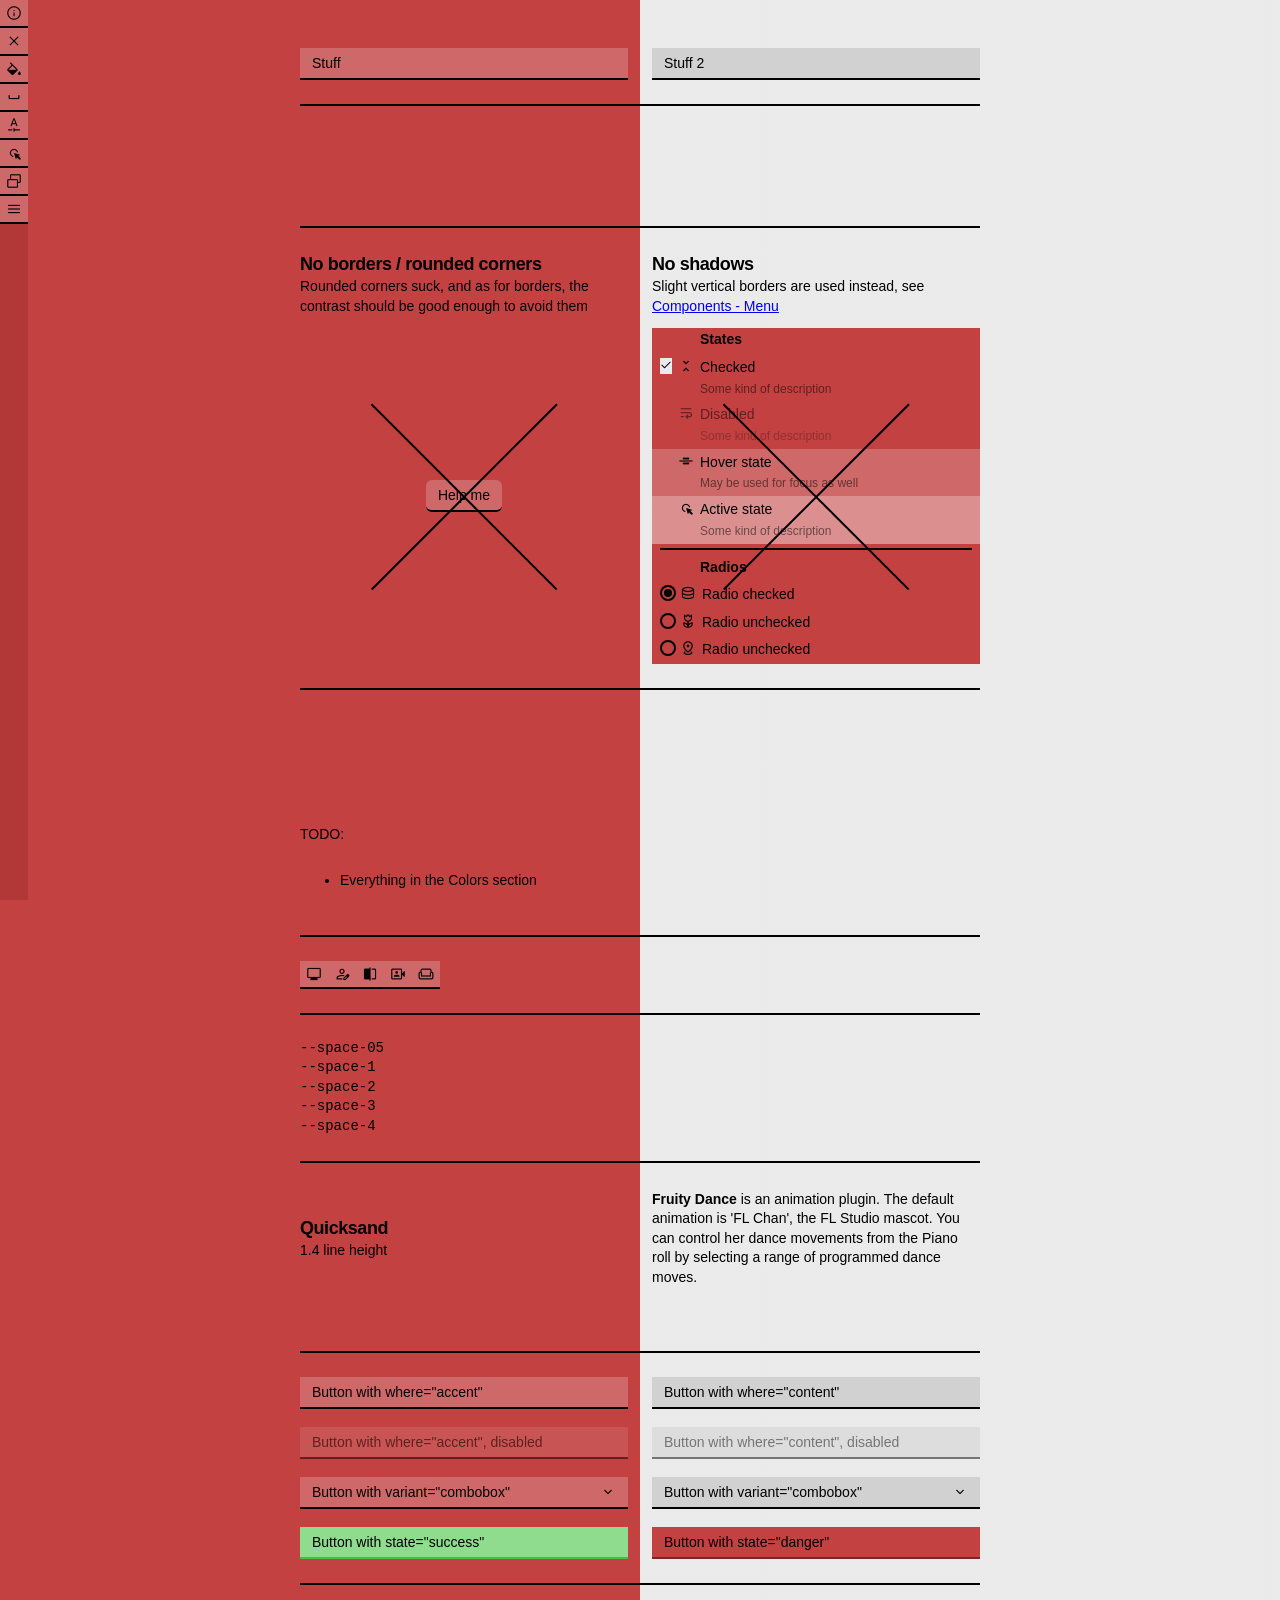
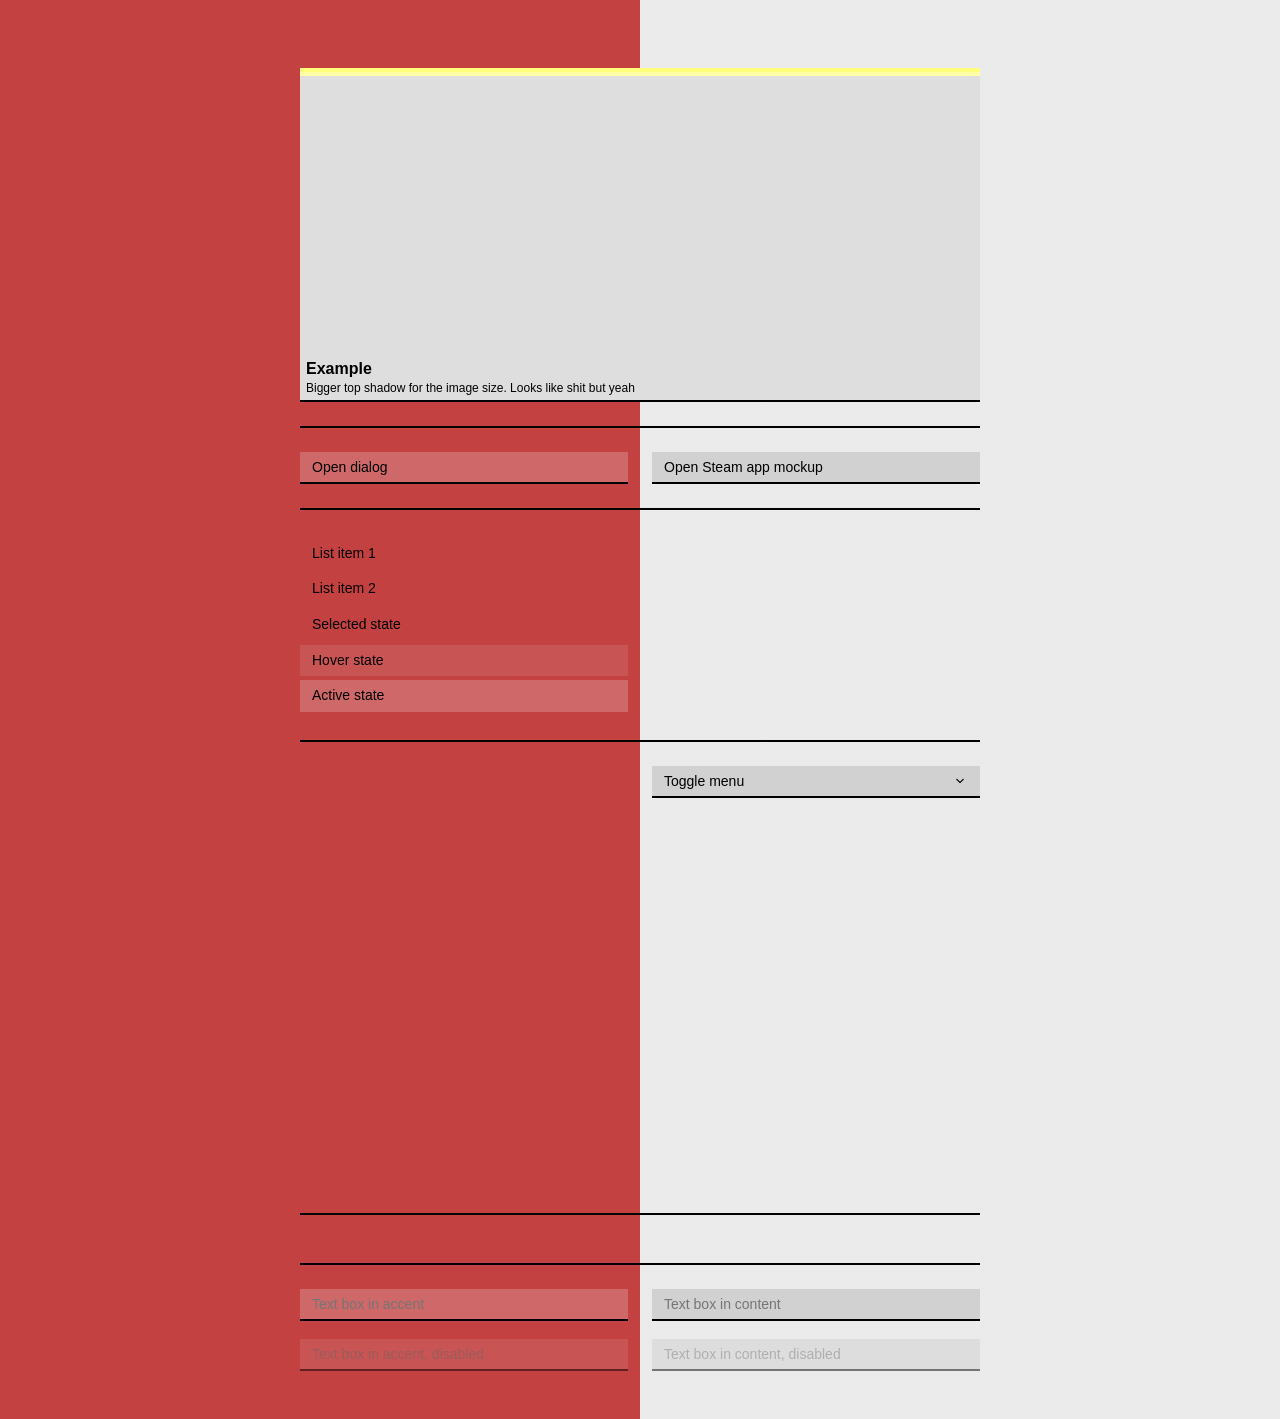
==== commit 624181e0: "a" ====
--- a/a.html
+++ b/a.html
@@ -465,7 +465,7 @@
 						/>
 						<img
 							class="light"
-							src="https://shared.fastly.steamstatic.com/store_item_assets/steam/apps/17410/library_hero.jpg"
+							src="https://shared.fastly.steamstatic.com/store_item_assets/steam/apps/2719060/library_hero.jpg"
 						/>
 					</steam-appdetails-hero>
 					<steam-appdetails-logo>
@@ -475,7 +475,7 @@
 						/>
 						<img
 							class="light"
-							src="https://shared.fastly.steamstatic.com/store_item_assets/steam/apps/17410/logo.png"
+							src="https://shared.fastly.steamstatic.com/store_item_assets/steam/apps/2719060/logo.png"
 						/>
 					</steam-appdetails-logo>
 				</steam-appdetails-hero-container>
@@ -503,6 +503,9 @@
 						<page-button data-where="content">Discussions</page-button>
 						<page-button data-where="content">Guides</page-button>
 						<page-button data-where="content">Workshop</page-button>
+						<page-button id="steam--see-more" data-where="content">
+							See more content
+						</page-button>
 					</div>
 					<div class="appdetailssection_AppDetailsSectionContainer">
 						<div>
@@ -558,46 +561,15 @@
 								></steam-friend-item>
 							</page-card>
 							<page-card
-								class="appdetailssection_AppDetailsSection dark"
+								class="appdetailssection_AppDetailsSection"
 								aria-label="Achievements"
 							>
-								<div class="appdetailssection_Highlight">
-									<div class="appdetailsachievementssection_UnlockedLabel">
-										You've unlocked 27/47
-										<div>(57%)</div>
-									</div>
-									<progress max="100" value="57"></progress>
-								</div>
-								<page-item-info
-									data-description="One need not travel alone"
-									data-image-size="md"
-									data-name="The Friend"
-									data-src="https://shared.steamstatic.com/community_assets/images/apps/312520/df7c6a263aa1e213fe493e127d645d043e9191c9.jpg"
-								></page-item-info>
-								<div class="appdetailsachievementssection_Additional">
-									<img
-										src="https://shared.steamstatic.com/community_assets/images/apps/312520/944f3f2180c9a75a563b5a7c4526355381caf7ab.jpg"
-									/>
-									<img
-										src="https://shared.steamstatic.com/community_assets/images/apps/312520/d5b28c8d4281ce7f49ebbe62fcb2b2498317af9d.jpg"
-									/>
-									<img
-										src="https://shared.steamstatic.com/community_assets/images/apps/312520/3cc069e14eb93ce51aac0ce1694f717da756bd68.jpg"
-									/>
-									<img
-										src="https://shared.steamstatic.com/community_assets/images/apps/312520/45efdbd411184e3bf3414f3eeac13aad1f9dbb3f.jpg"
-									/>
-									<page-button data-where="content">+23</page-button>
-								</div>
-								<div class="appdetailsachievementssection_Label">
-									Locked achievements
-								</div>
-								<div class="appdetailsachievementssection_Additional">
-									<img
-										src="https://shared.steamstatic.com/community_assets/images/apps/312520/934f5ae48886196db3f01e212b3341dc1bdb1276.jpg"
-									/>
-									<page-button data-where="content">+19</page-button>
-								</div>
+								<steam-appdetails-achievements
+									class="dark"
+								></steam-appdetails-achievements>
+								<steam-appdetails-achievements
+									class="light"
+								></steam-appdetails-achievements>
 							</page-card>
 						</div>
 					</div>
--- a/page_components.css
+++ b/page_components.css
@@ -80,6 +80,10 @@
 	--button--bg-content-active: light-dark(var(--white-6), var(--black-4));
 	--button--bg-content-hover: light-dark(var(--white-7), var(--black-3));
 
+	--button--bg-content: light-dark(var(--white-7), var(--black-3));
+	--button--bg-content-active: light-dark(var(--white-5), var(--black-5));
+	--button--bg-content-hover: light-dark(var(--white-6), var(--black-4));
+
 	/** Text field (TODO: unify?) **/
 	--textfield--space-block: var(--space-1);
 	--textfield--space-inline: var(--space-2);
@@ -87,6 +91,10 @@
 	--textfield--bg-content: light-dark(var(--white-8), var(--black-2));
 	--textfield--bg-content-active: light-dark(var(--white-6), var(--black-4));
 	--textfield--bg-content-hover: light-dark(var(--white-7), var(--black-3));
+
+	--textfield--bg-content: light-dark(var(--white-7), var(--black-3));
+	--textfield--bg-content-active: light-dark(var(--white-5), var(--black-5));
+	--textfield--bg-content-hover: light-dark(var(--white-6), var(--black-4));
 
 	/** Card **/
 	--card--space: var(--space-05) var(--space-1);
@@ -353,8 +361,9 @@
 }
 
 ::selection {
-	background: var(--blue-5);
-	color: contrast-color(var(--blue-5));
+	--selection--bg: light-dark(var(--blue-1), var(--blue-9));
+	background: var(--selection--bg);
+	color: contrast-color(var(--selection--bg));
 }
 
 page-button {
--- a/page_app_steam.css
+++ b/page_app_steam.css
@@ -1,9 +1,5 @@
 #dialog-backdrop--steam {
 	padding: 0;
-
-	:where(& *) {
-		display: flex;
-	}
 
 	@media (prefers-color-scheme: dark) {
 		--dark: flex;
@@ -15,11 +11,27 @@
 		--light: flex;
 	}
 
-	.dark {
+	:where(& *) {
+		display: flex;
+	}
+
+	:where(& .dark) {
 		display: var(--dark);
 	}
 
-	.light {
+	:where(& .light) {
+		display: var(--light);
+	}
+}
+
+steam-appdetails-achievements {
+	display: contents;
+
+	&.dark > * {
+		display: var(--dark);
+	}
+
+	&.light > * {
 		display: var(--light);
 	}
 }
@@ -28,7 +40,6 @@
 	block-size: 100%;
 	flex-direction: column;
 	gap: var(--space-2);
-	overflow: auto;
 	padding: var(--space-4);
 }
 
@@ -36,8 +47,16 @@
 	inset: 0;
 	position: absolute;
 
-	& > img {
+	& > .dark {
 		margin: var(--space-4) auto;
+	}
+
+	& > .light {
+		block-size: 160px;
+		inline-size: 297px;
+		inset-inline-start: var(--space-4);
+		inset-block-end: var(--space-4);
+		position: absolute;
 	}
 }
 
@@ -46,11 +65,12 @@
 
 	& > img {
 		inline-size: 100%;
+		object-fit: cover;
 	}
 }
 
 steam-appdetails-hero-container {
-	block-size: 360px;
+	block-size: var(--appdetails-hero-height, 320px);
 	inline-size: 100%;
 	position: relative;
 }
@@ -60,6 +80,7 @@
 	color: var(--color--content-fg);
 	flex-direction: column;
 	flex-grow: 1;
+	overflow: auto;
 }
 
 steam-friend-item {
@@ -117,6 +138,10 @@
 .appdetailsplaysection_Container {
 	border-block-end: var(--border-md) solid;
 	padding-block-end: var(--space-2);
+
+	& > :last-child {
+		margin-inline-start: auto;
+	}
 }
 
 .appdetailsposttextentry_Controls {
@@ -177,6 +202,7 @@
 .writereview_RatingContainer {
 	--bg: light-dark(var(--blue-8), var(--blue-2));
 
+	display: var(--appdetails-writereview-display, flex);
 	justify-content: space-between;
 }
 
